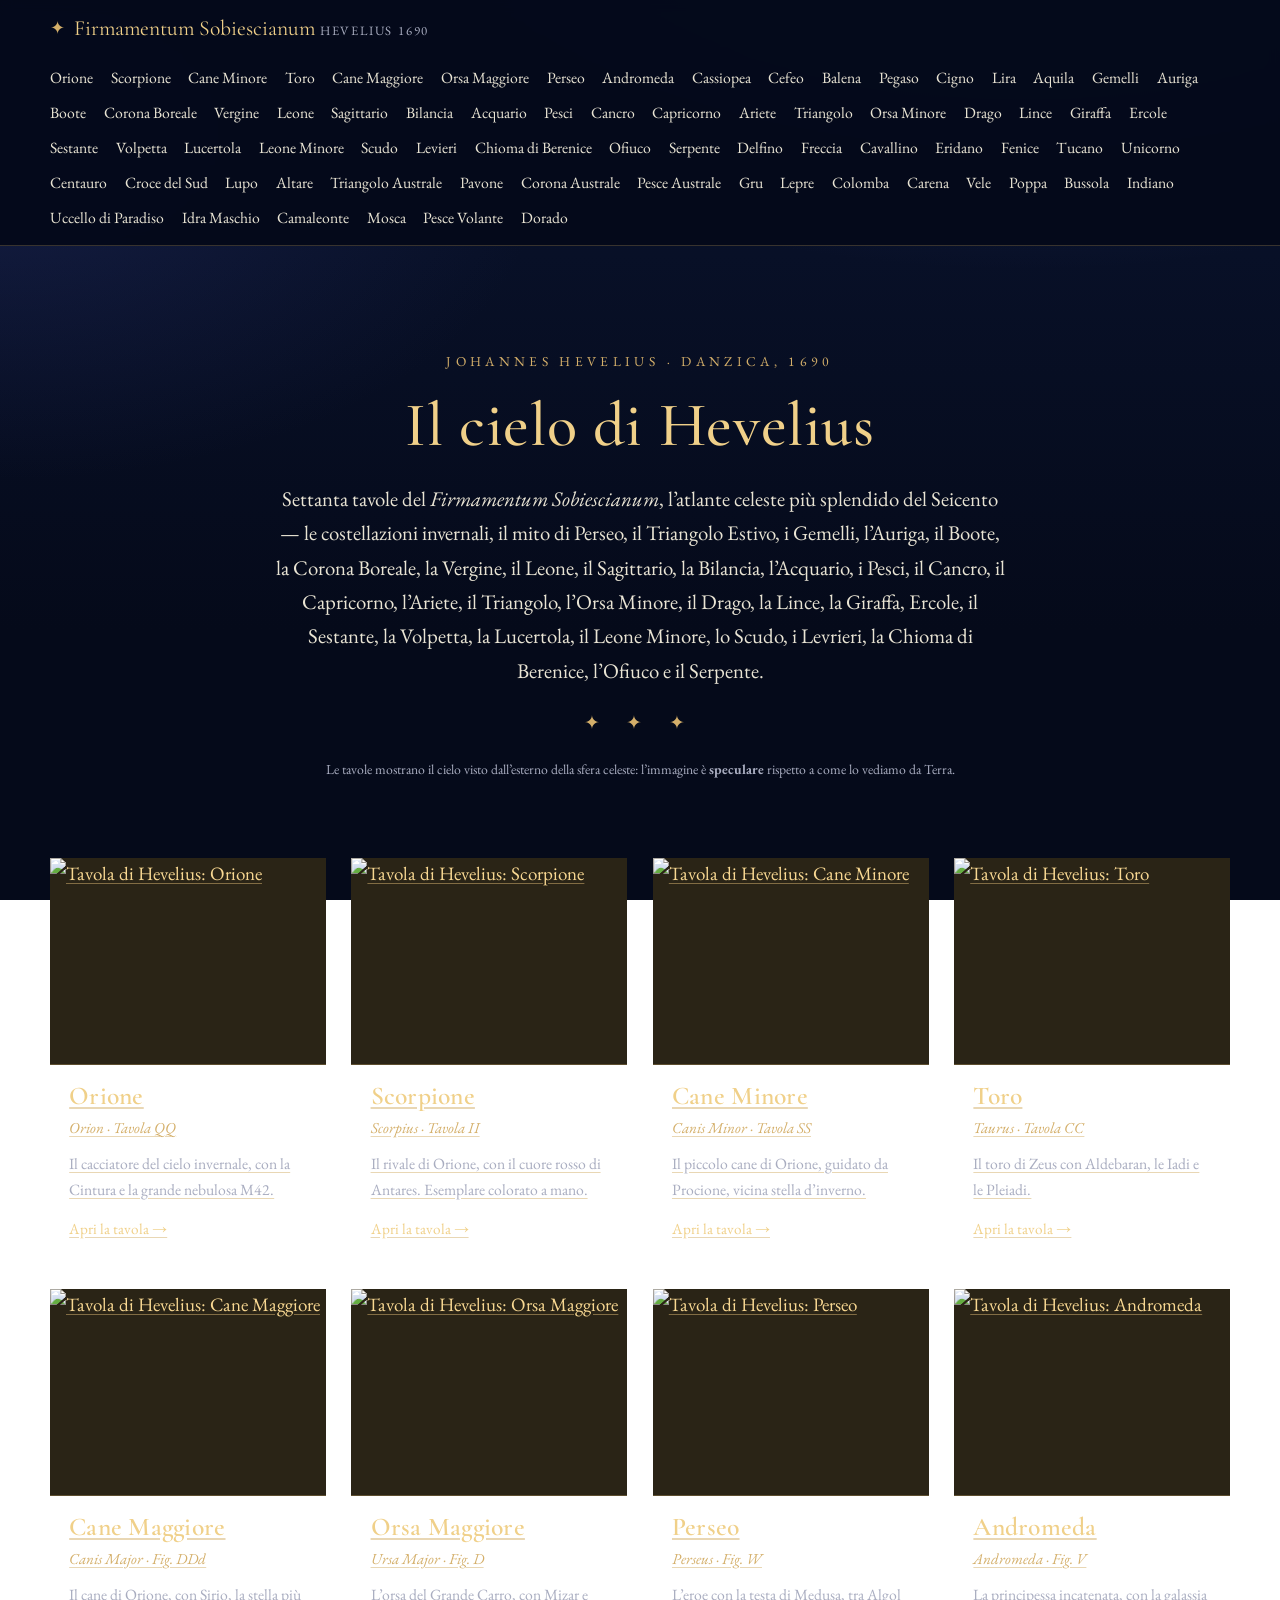
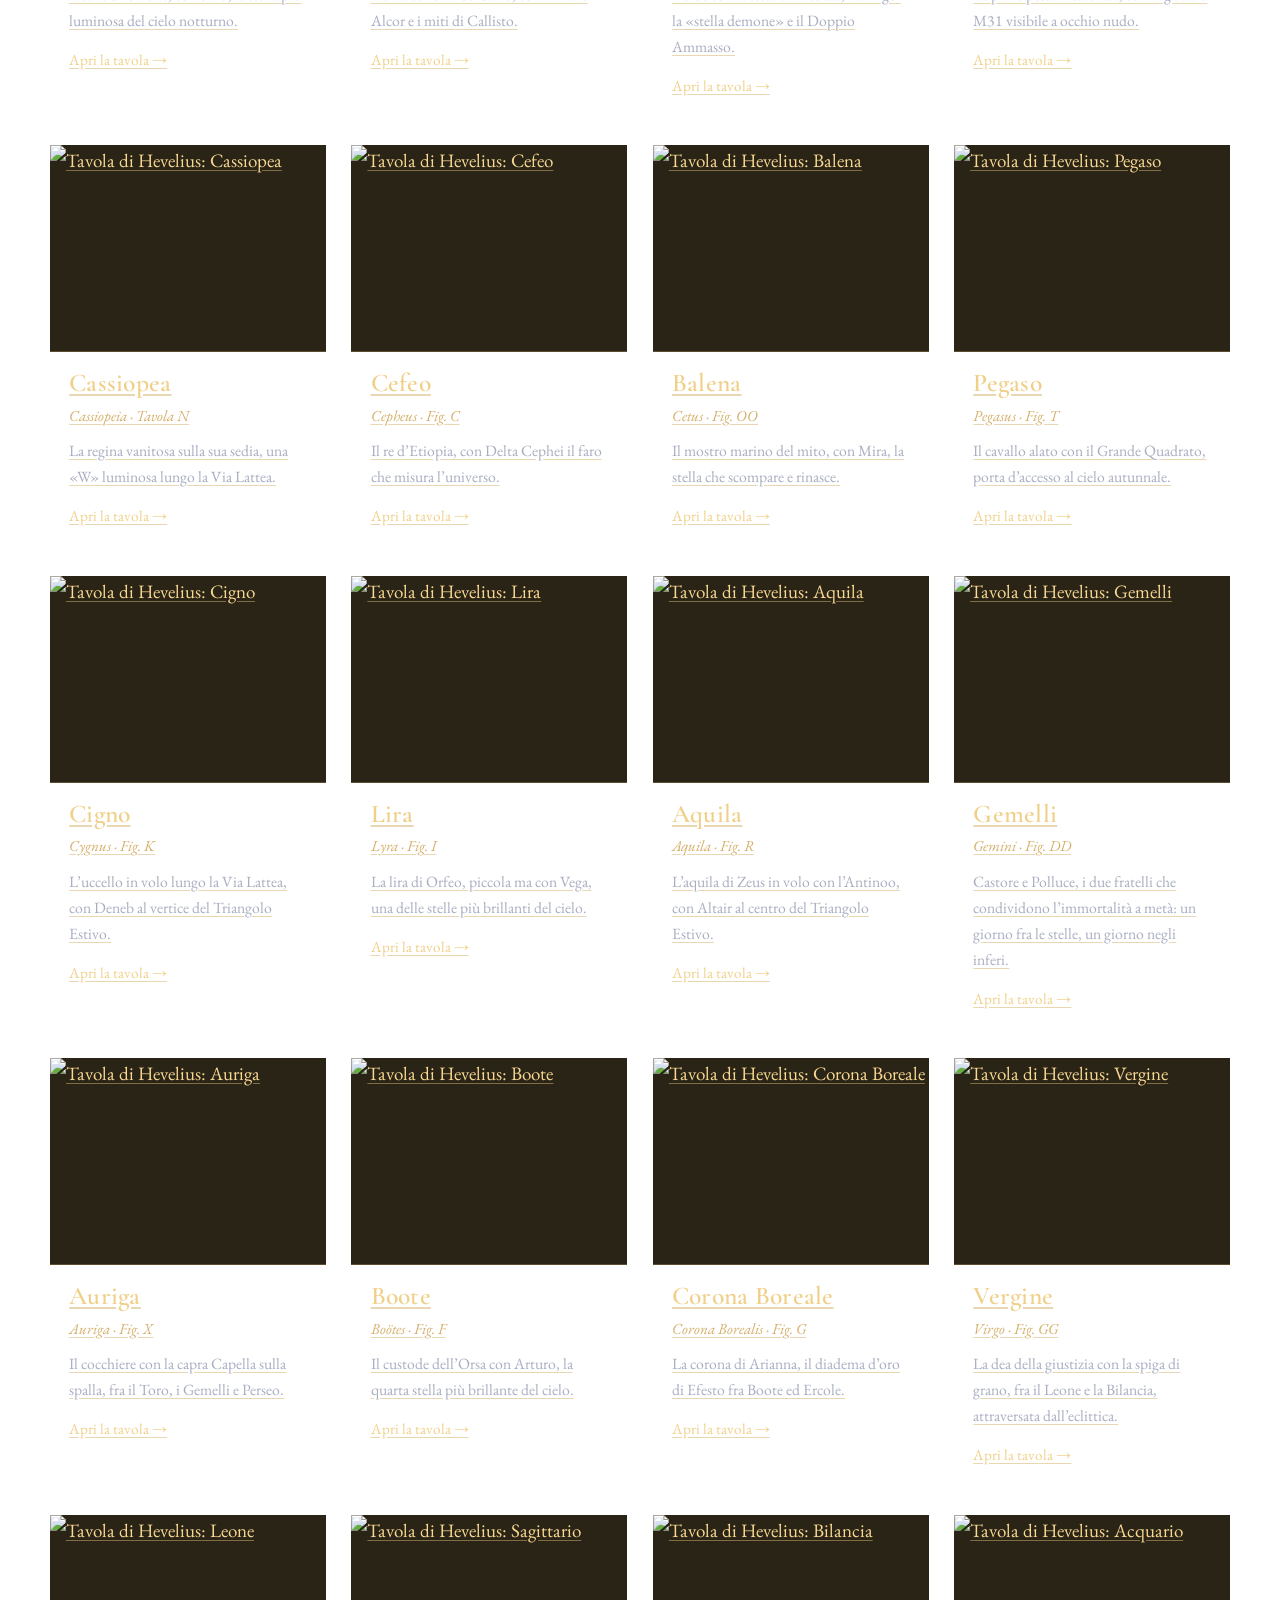
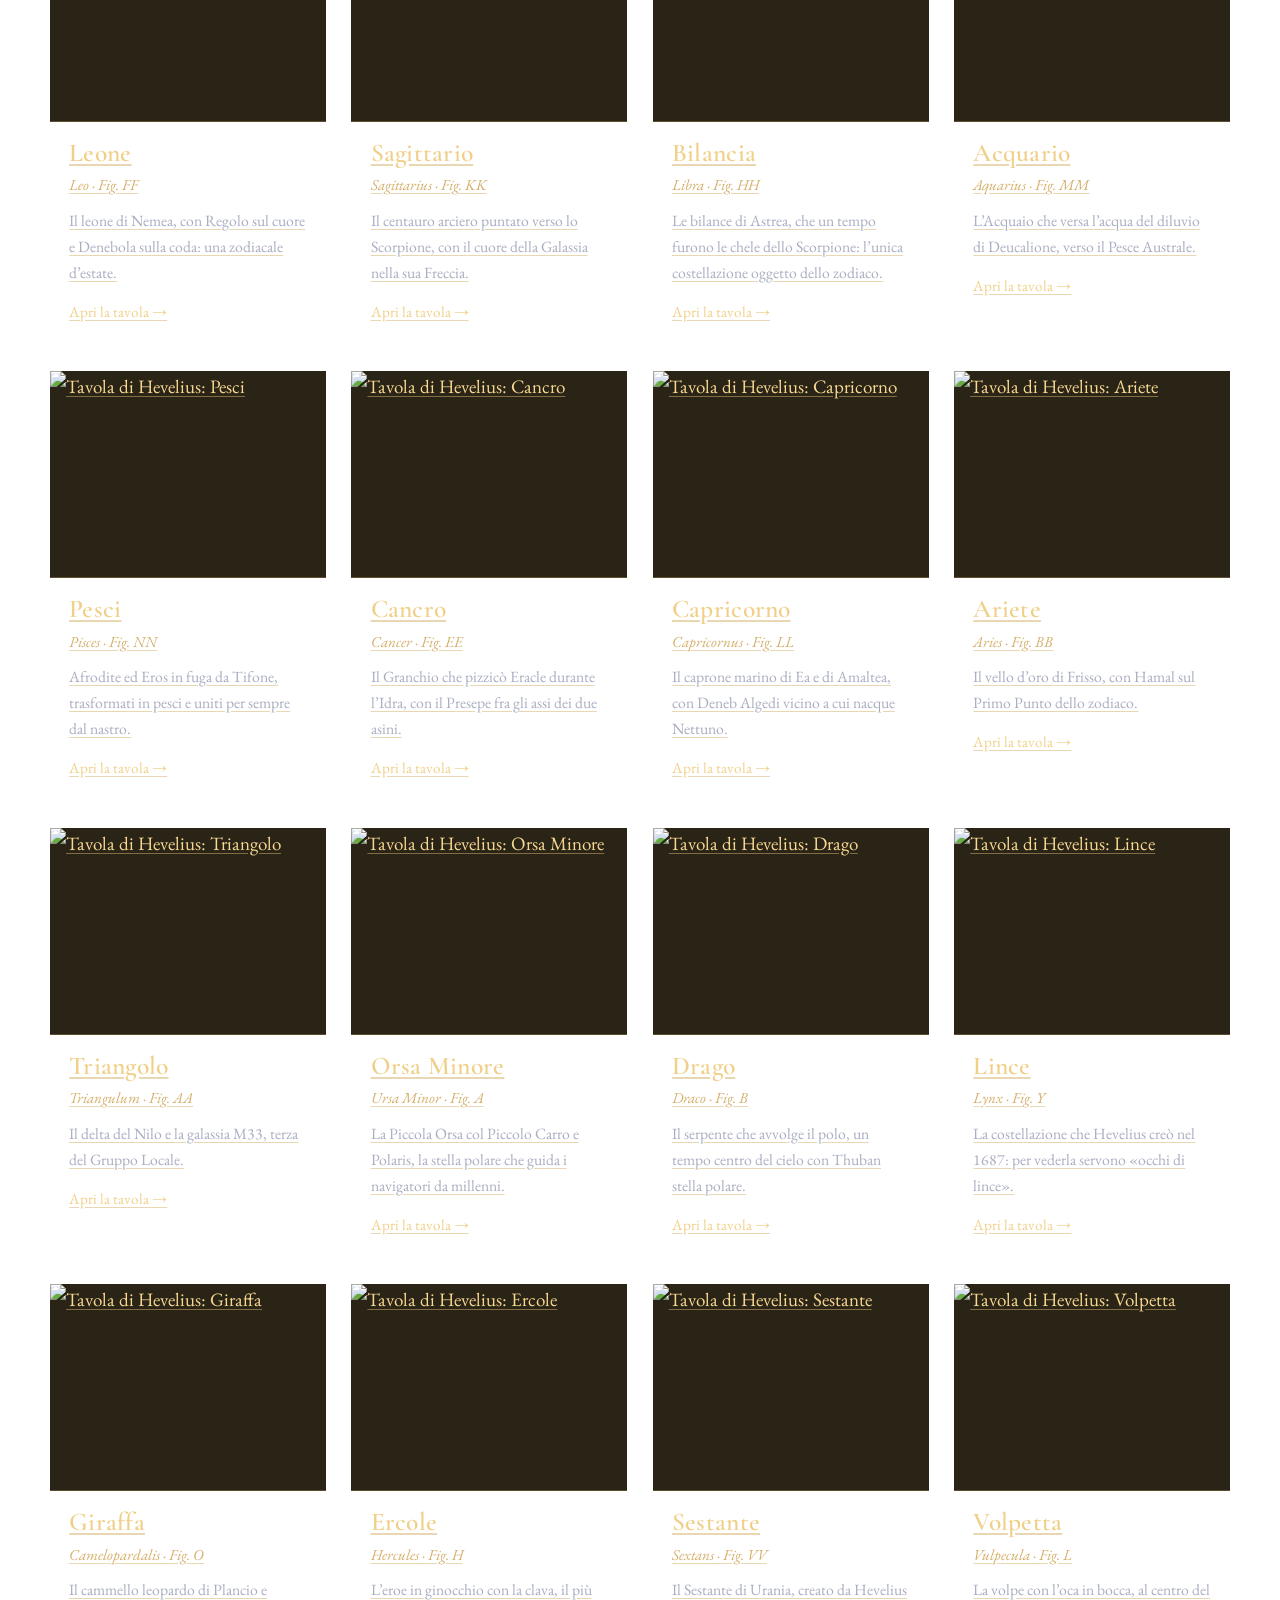
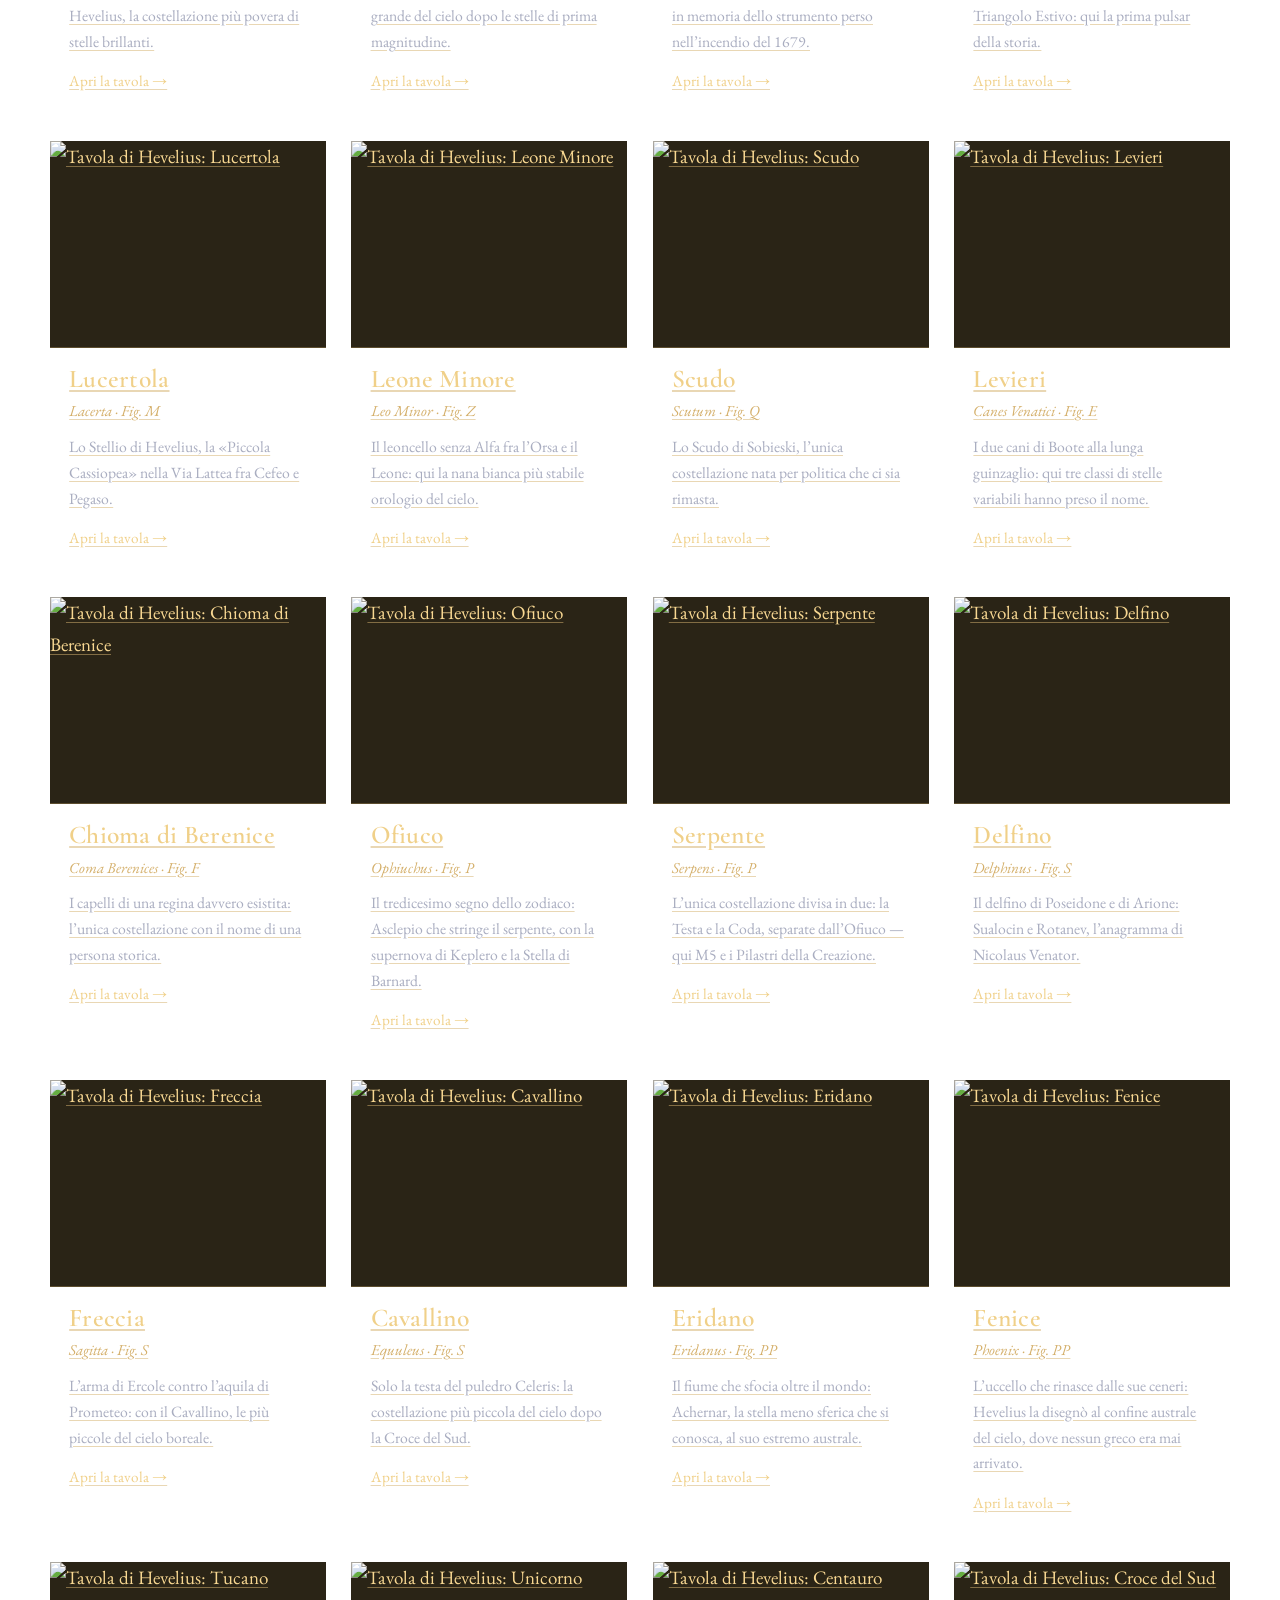
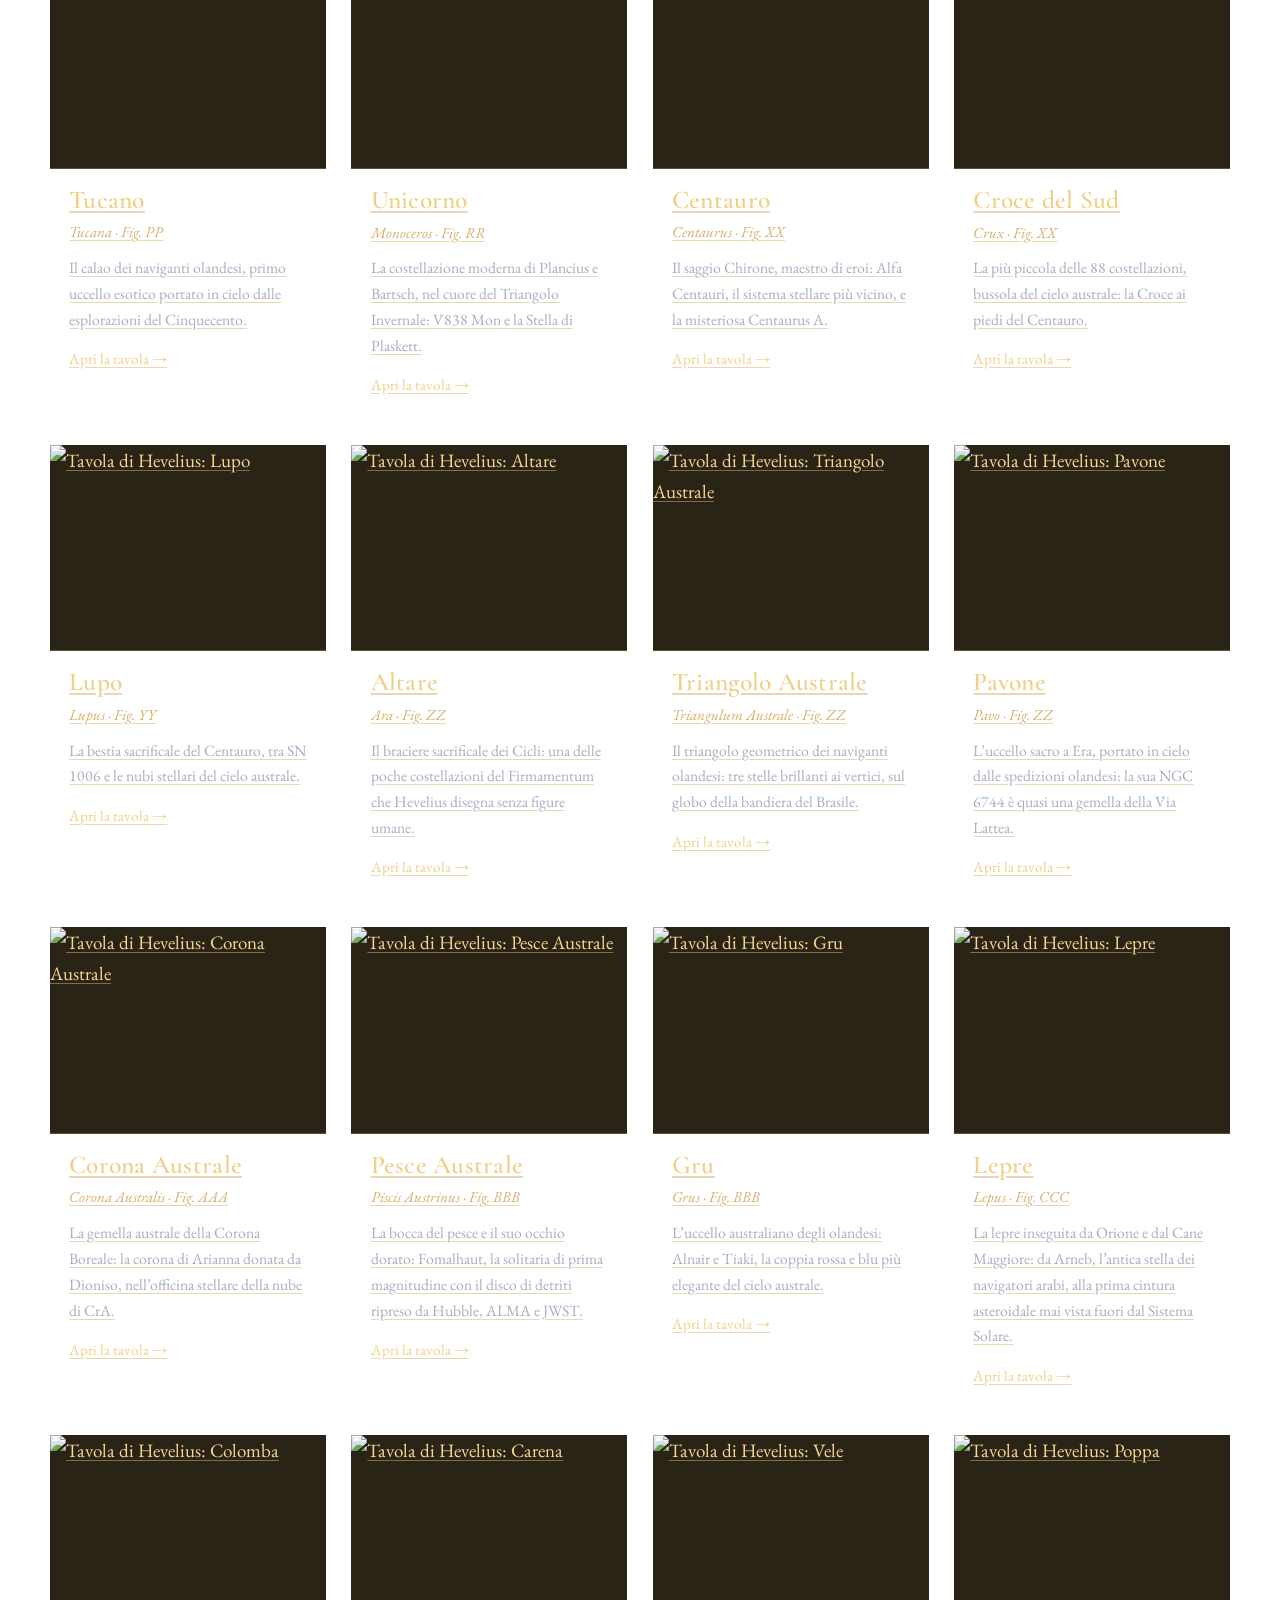
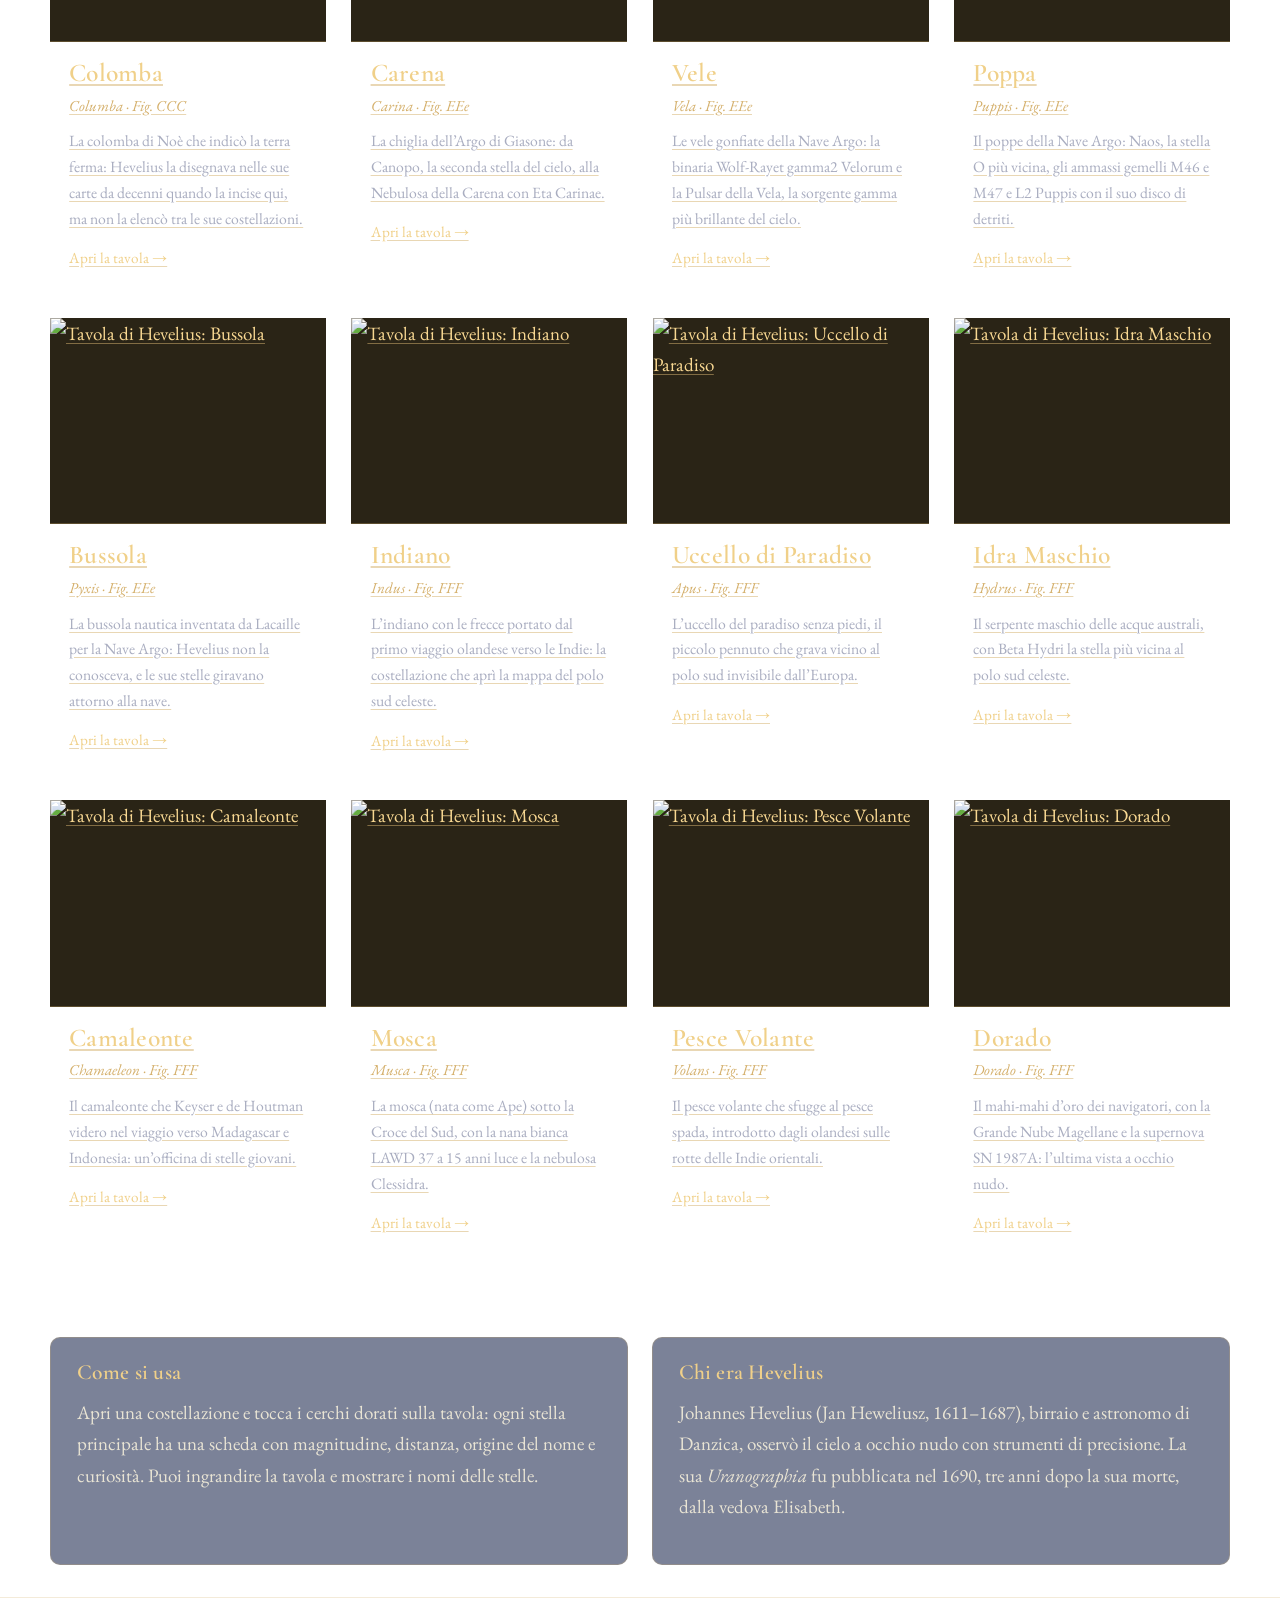
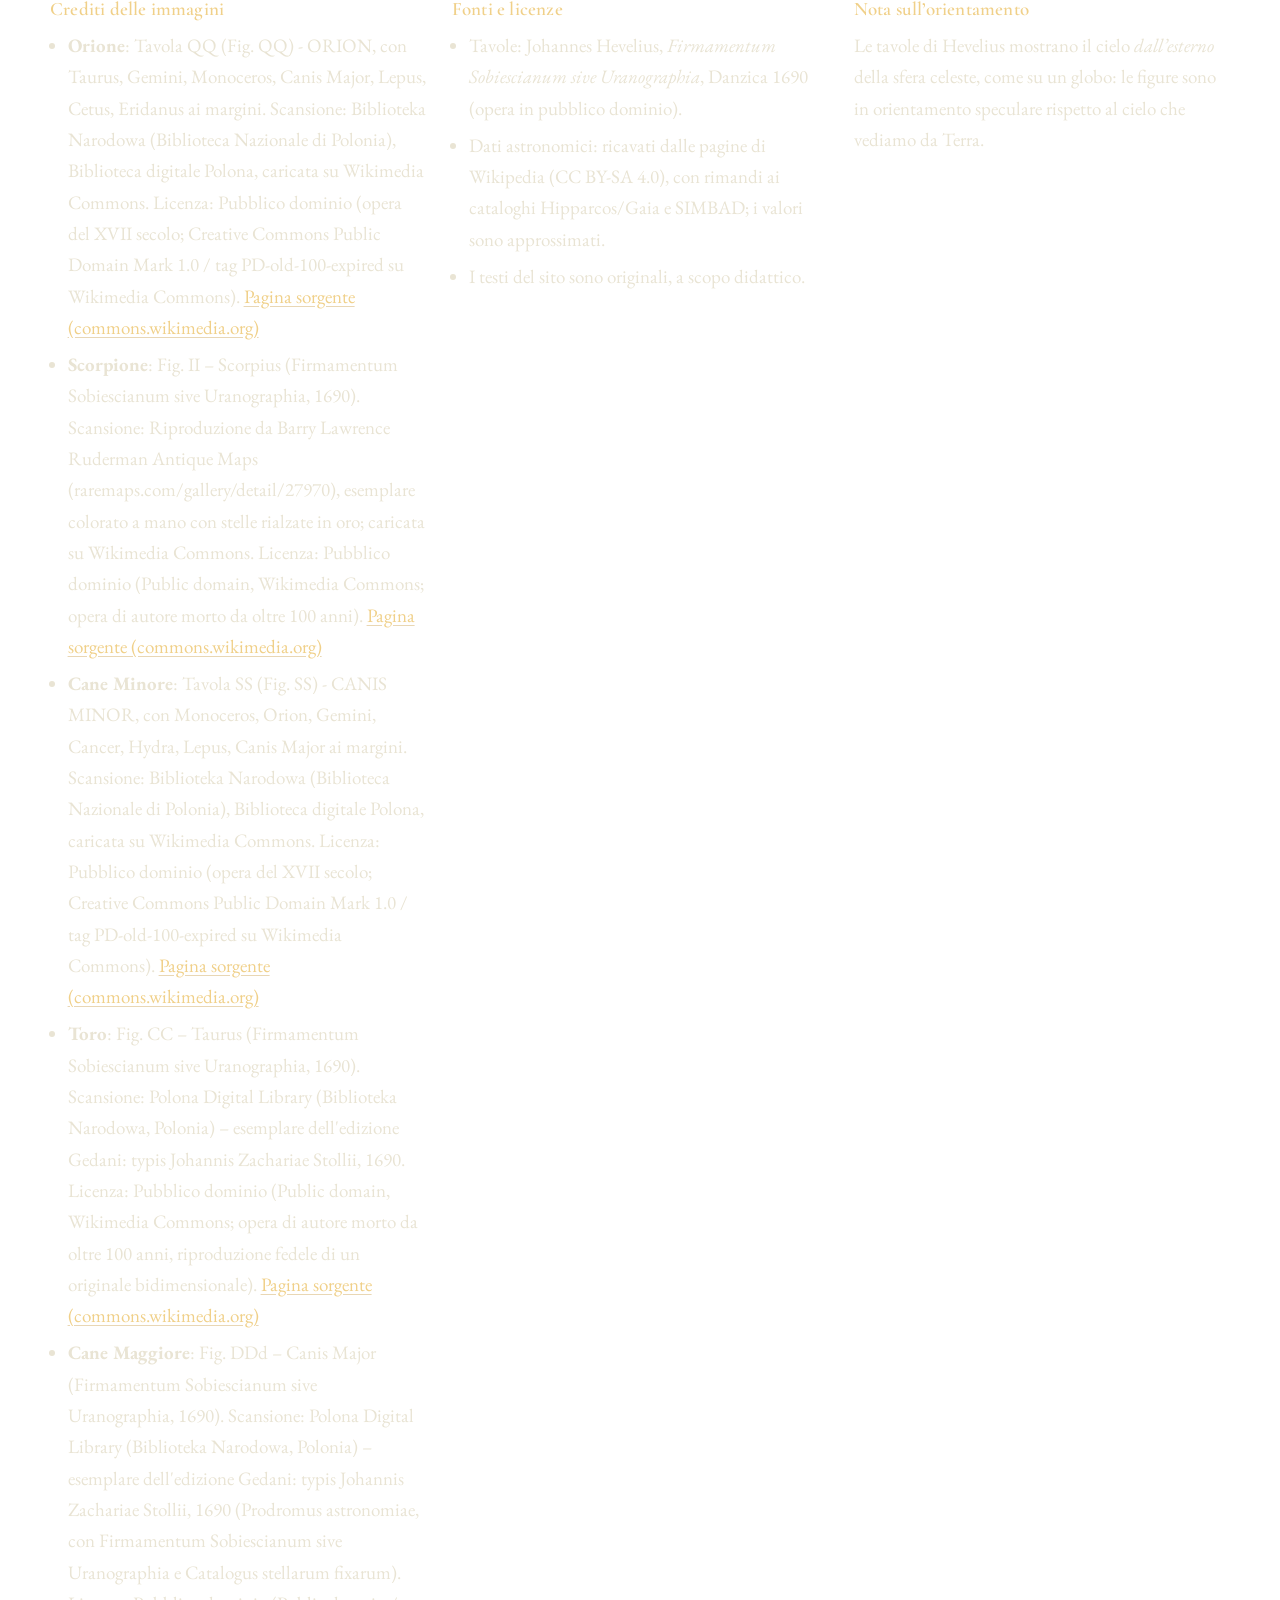
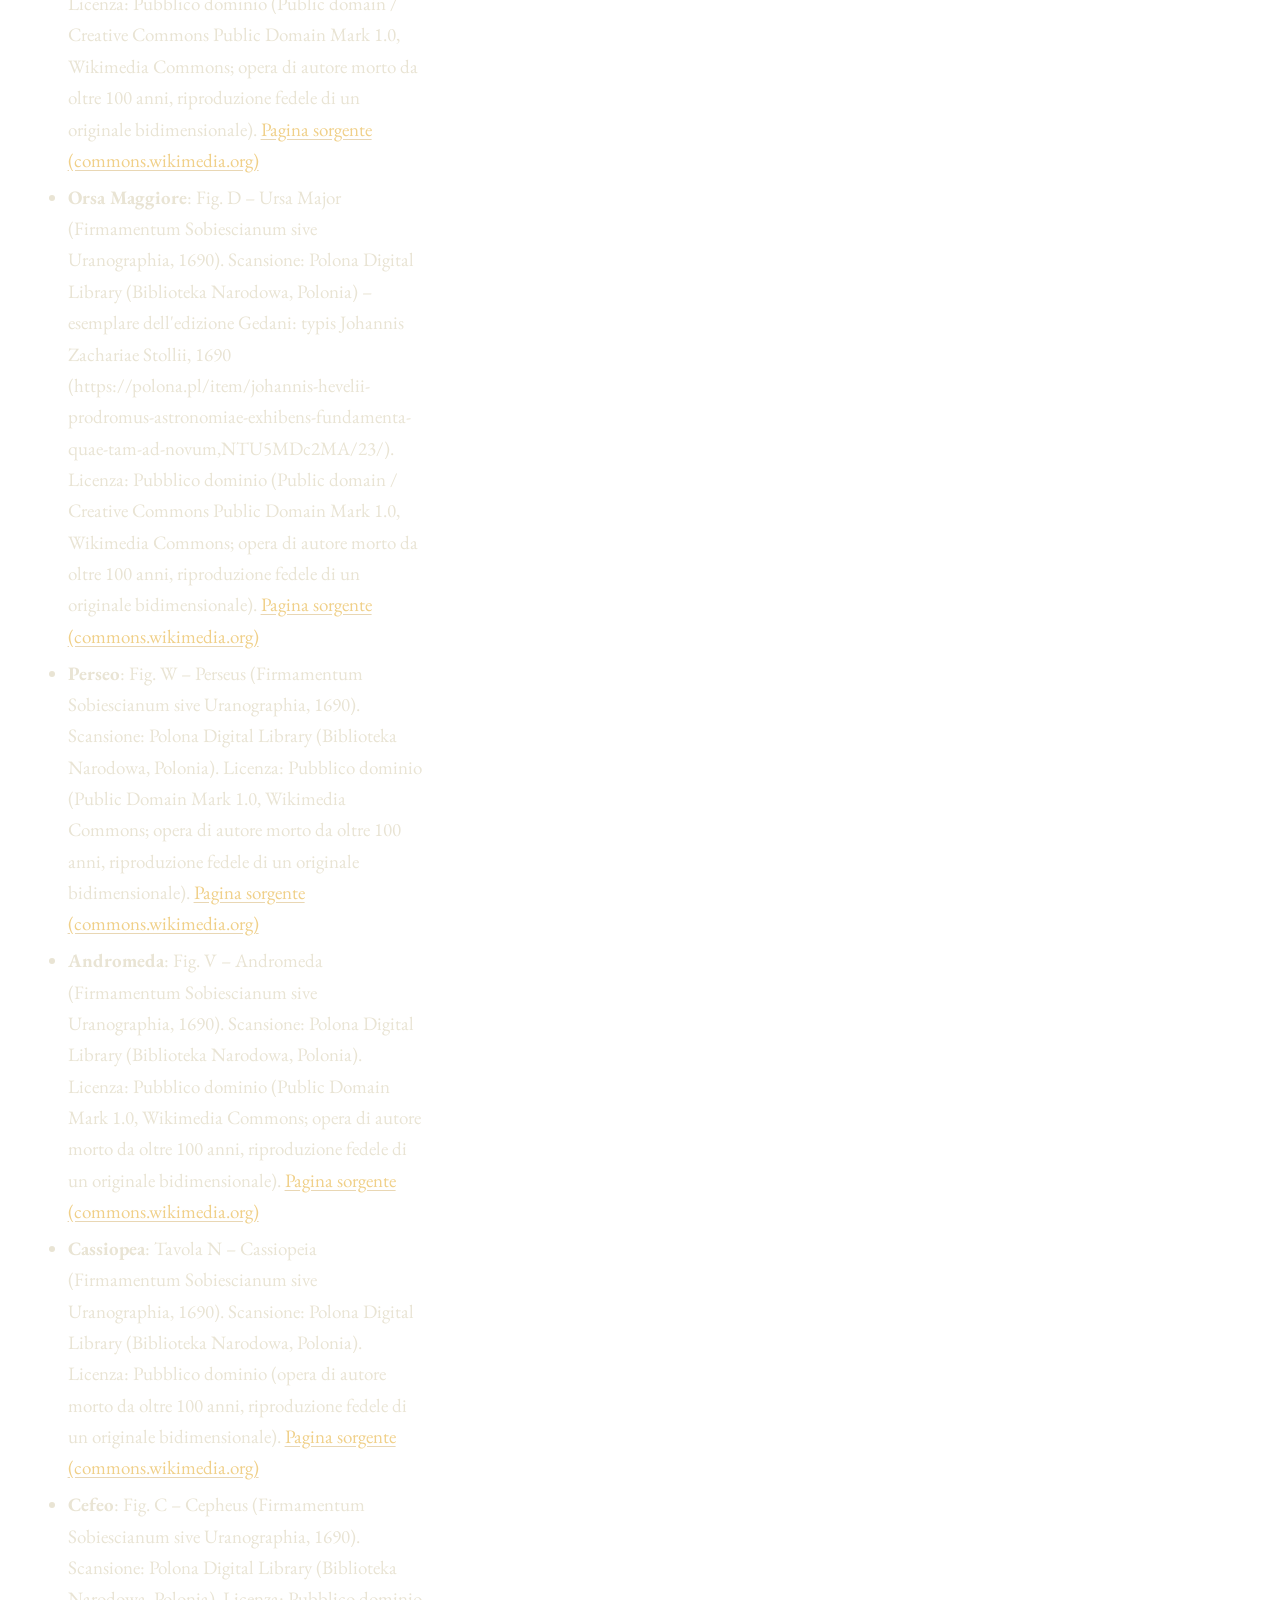
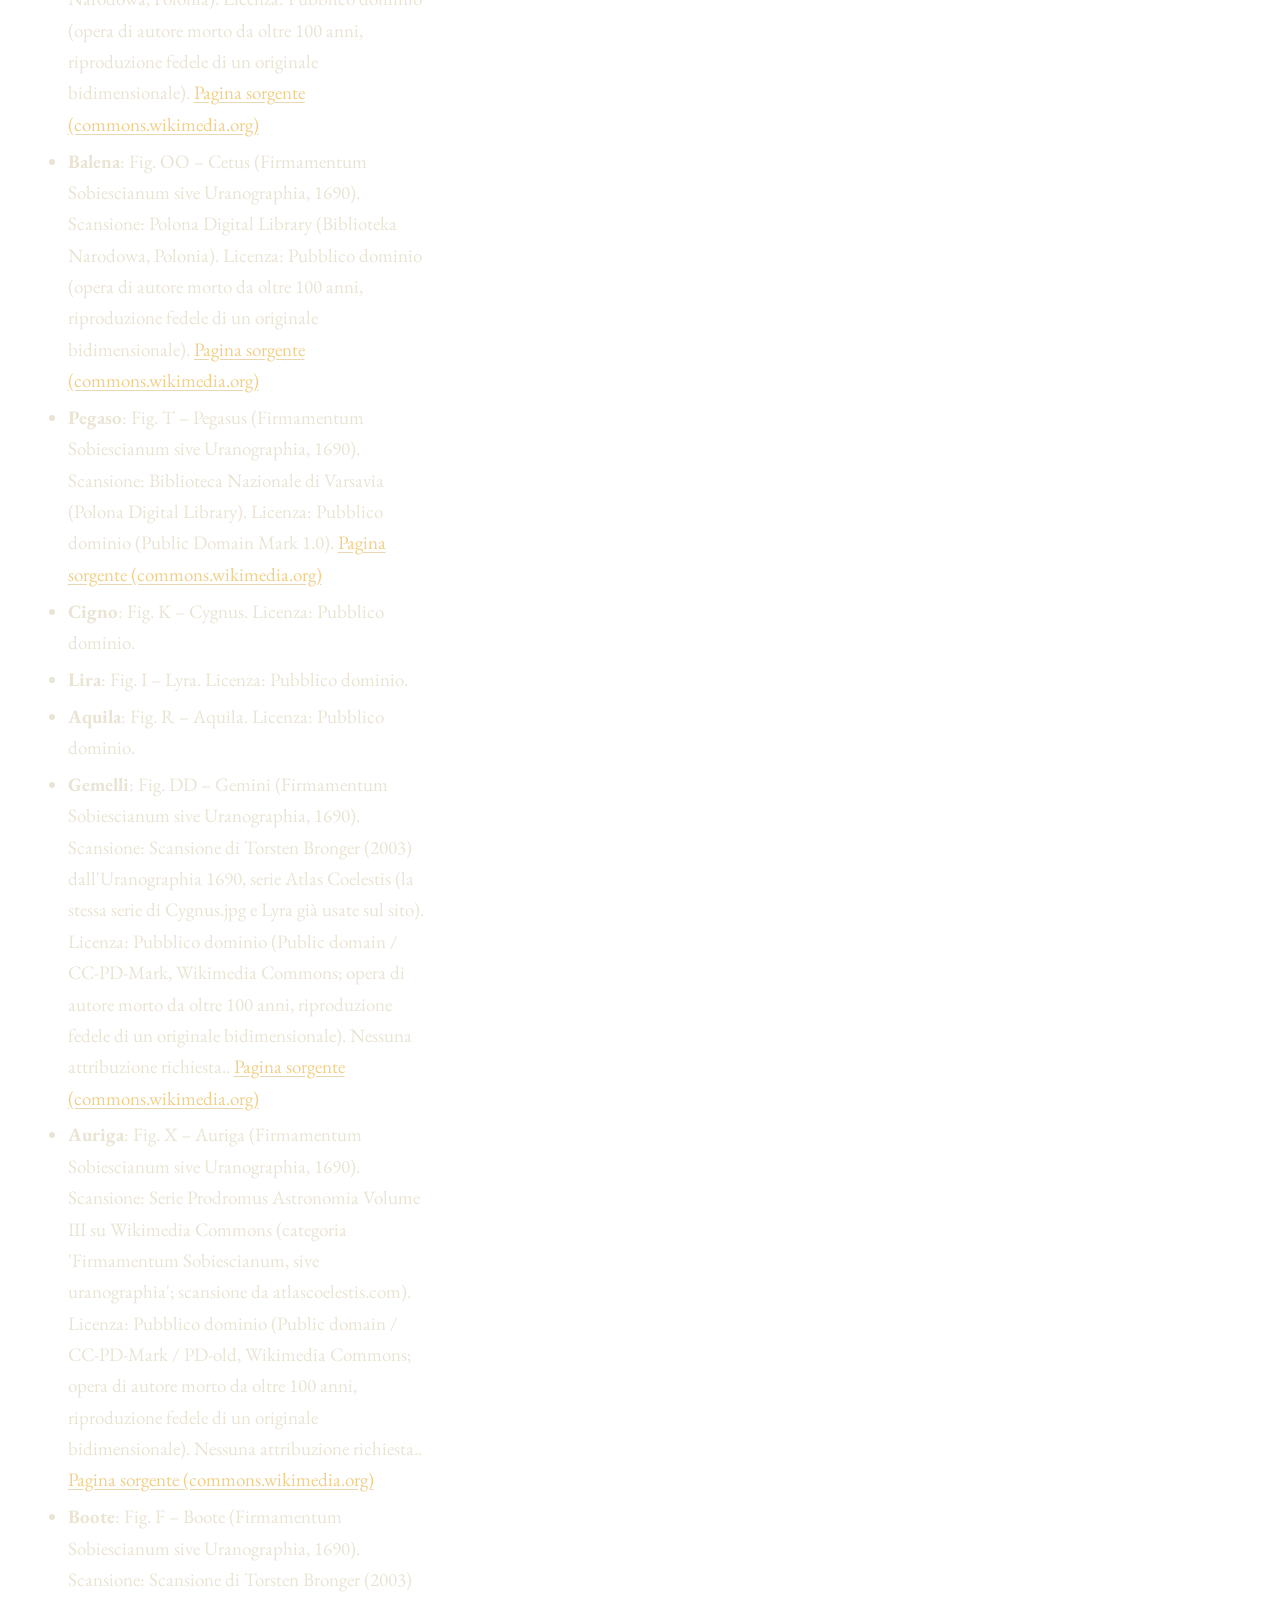
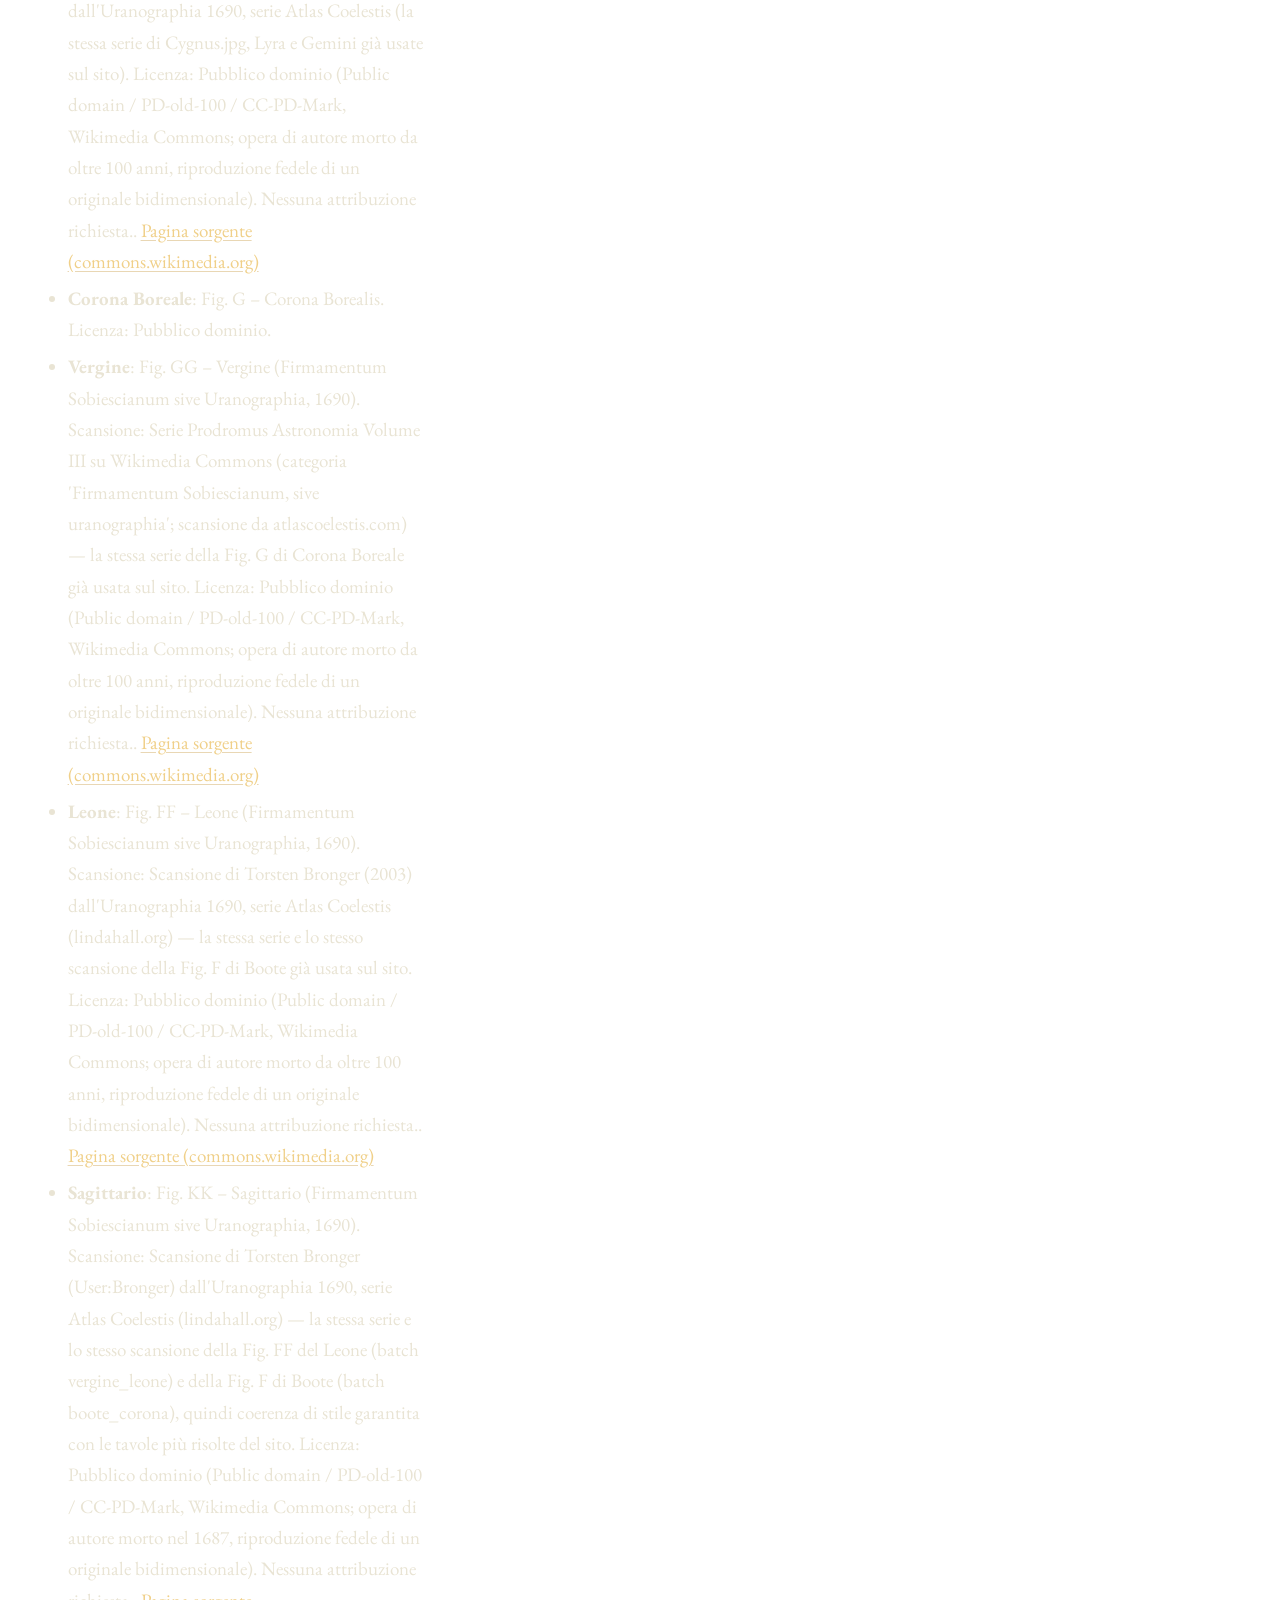
==== index.html @ f4969c8c "Fix: header auto-hide (hide on scroll down, bg opaco iOS)" ====
<!DOCTYPE html>
<html lang="it">
<head>
<meta charset="UTF-8">
<meta name="viewport" content="width=device-width, initial-scale=1.0">
<title>Hevelius, Firmamentum Sobiescianum · Settantadue tavole del cielo 1690</title>
<meta name="description" content="Le tavole di Johannes Hevelius (1690): settanta costellazioni con stelle cliccabili, descrizioni e miti — il Triangolo Estivo, i Gemelli, l’Auriga, il Boote, la Corona Boreale, la Vergine, il Leone, il Sagittario, la Bilancia, l’Acquario, i Pesci, il Cancro, il Capricorno, l’Ariete, il Triangolo, l’Orsa Minore, il Drago, la Lince, la Giraffa, Ercole, il Sestante, la Volpetta, la Lucertola, il Leone Minore, lo Scudo, i Levrieri, la Chioma di Berenice, l’Ofiuco e il Serpente.">
<link rel="preconnect" href="https://fonts.googleapis.com">
<link rel="preconnect" href="https://fonts.gstatic.com" crossorigin>
<link href="https://fonts.googleapis.com/css2?family=Cormorant+Garamond:ital,wght@0,500;0,600;0,700;1,500&family=EB+Garamond:ital,wght@0,400;0,500;1,400&display=swap" rel="stylesheet">
<link rel="stylesheet" href="css/style.part1_01.css">
<link rel="stylesheet" href="css/style.part1_02.css">
<link rel="stylesheet" href="css/style.part2_01.css">
<link rel="stylesheet" href="css/style.part2_02.css">
<link rel="stylesheet" href="css/style.part3_01.css">
<link rel="stylesheet" href="css/style.part3_02.css">
<link rel="stylesheet" href="css/style.part4_01.css">
<link rel="stylesheet" href="css/style.part4_02.css">
<link rel="stylesheet" href="css/style.part5_01.css">
<link rel="stylesheet" href="css/style.part5_02.css">
<link rel="stylesheet" href="css/style.part6_01.css">
<link rel="stylesheet" href="css/style.part6_02.css">
<link rel="stylesheet" href="css/style.part7_01.css">
<link rel="stylesheet" href="css/style.part7_02.css">
</head>
<body data-page="home">
<header class="site-header" id="site-header"></header>
<main id="main">
  <section class="hero wrap">
    <p class="eyebrow">Johannes Hevelius · Danzica, 1690</p>
    <h1>Il cielo di Hevelius</h1>
    <p class="lead">Settanta tavole del <em>Firmamentum Sobiescianum</em>, l’atlante celeste più splendido del Seicento — le costellazioni invernali, il mito di Perseo, il Triangolo Estivo, i Gemelli, l’Auriga, il Boote, la Corona Boreale, la Vergine, il Leone, il Sagittario, la Bilancia, l’Acquario, i Pesci, il Cancro, il Capricorno, l’Ariete, il Triangolo, l’Orsa Minore, il Drago, la Lince, la Giraffa, Ercole, il Sestante, la Volpetta, la Lucertola, il Leone Minore, lo Scudo, i Levrieri, la Chioma di Berenice, l’Ofiuco e il Serpente.</p>
    <div class="ornament" aria-hidden="true">✦ ✦ ✦</div>
    <p class="muted small">Le tavole mostrano il cielo visto dall’esterno della sfera celeste: l’immagine è <strong>speculare</strong> rispetto a come lo vediamo da Terra.</p>
  </section>

  <section class="wrap" aria-labelledby="cost-h">
    <h2 id="cost-h" class="sr-only">Le costellazioni</h2>
    <div class="cards" id="cards">
      <noscript><p class="notice">Serve JavaScript per mostrare le tavole. In alternativa: <a href="constellation.html?c=orione">Orione</a>, <a href="constellation.html?c=scorpione">Scorpione</a>, <a href="constellation.html?c=cane_minore">Cane Minore</a>, <a href="constellation.html?c=toro">Toro</a>, <a href="constellation.html?c=cane_maggiore">Cane Maggiore</a>, <a href="constellation.html?c=orsa_maggiore">Orsa Maggiore</a>, <a href="constellation.html?c=perseo">Perseo</a>, <a href="constellation.html?c=andromeda">Andromeda</a>, <a href="constellation.html?c=cassiopea">Cassiopea</a>, <a href="constellation.html?c=cefeo">Cefeo</a>, <a href="constellation.html?c=balena">Balena</a>, <a href="constellation.html?c=pegaso">Pegaso</a>, <a href="constellation.html?c=cigno">Cigno</a>, <a href="constellation.html?c=lira">Lira</a>, <a href="constellation.html?c=aquila">Aquila</a>, <a href="constellation.html?c=gemelli">Gemelli</a>, <a href="constellation.html?c=auriga">Auriga</a>, <a href="constellation.html?c=boote">Boote</a>, <a href="constellation.html?c=corona_boreale">Corona Boreale</a>, <a href="constellation.html?c=vergine">Vergine</a>, <a href="constellation.html?c=leone">Leone</a>, <a href="constellation.html?c=sagittario">Sagittario</a>, <a href="constellation.html?c=bilancia">Bilancia</a>, <a href="constellation.html?c=acquario">Acquario</a>, <a href="constellation.html?c=pesci">Pesci</a>, <a href="constellation.html?c=cancro">Cancro</a>, <a href="constellation.html?c=capricorno">Capricorno</a>, <a href="constellation.html?c=ariete">Ariete</a>, <a href="constellation.html?c=triangolo">Triangolo</a>, <a href="constellation.html?c=orsa_minore">Orsa Minore</a>, <a href="constellation.html?c=drago">Drago</a>, <a href="constellation.html?c=lince">Lince</a>, <a href="constellation.html?c=giraffa">Giraffa</a>, <a href="constellation.html?c=ercole">Ercole</a>, <a href="constellation.html?c=sestante">Sestante</a>, <a href="constellation.html?c=volpetta">Volpetta</a>, <a href="constellation.html?c=lucertola">Lucertola</a>, <a href="constellation.html?c=leone_minore">Leone Minore</a>, <a href="constellation.html?c=scudo">Scudo</a>, <a href="constellation.html?c=levrieri">Levieri</a>, <a href="constellation.html?c=chioma">Chioma di Berenice</a>, <a href="constellation.html?c=ofiucu">Ofiuco</a>, <a href="constellation.html?c=serpente">Serpente</a>, <a href="constellation.html?c=delfino">Delfino</a>, <a href="constellation.html?c=freccia">Freccia</a>, <a href="constellation.html?c=cavallino">Cavallino</a>, <a href="constellation.html?c=eridano">Eridano</a>, <a href="constellation.html?c=fenice">Fenice</a>, <a href="constellation.html?c=tucano">Tucano</a>, <a href="constellation.html?c=unicorno">Unicorno</a>, <a href="constellation.html?c=centauro">Centauro</a>, <a href="constellation.html?c=croce_del_sud">Croce del Sud</a>, <a href="constellation.html?c=lupo">Lupo</a>, <a href="constellation.html?c=altare">Altare</a>, <a href="constellation.html?c=triangolo_australe">Triangolo Australe</a>, <a href="constellation.html?c=pavone">Pavone</a>, <a href="constellation.html?c=corona_australe">Corona Australe</a>, <a href="constellation.html?c=pesce_australe">Pesce Australe</a>, <a href="constellation.html?c=gru">Gru</a>, <a href="constellation.html?c=lepre">Lepre</a>, <a href="constellation.html?c=colomba">Colomba</a>, <a href="constellation.html?c=carena">Carena</a>, <a href="constellation.html?c=vele">Vele</a>, <a href="constellation.html?c=poppa">Poppa</a>, <a href="constellation.html?c=bussola">Bussola</a>.</p></noscript>
    </div>
  </section>

  <section class="wrap section">
    <div class="two-col">
      <div class="panel-box">
        <h3>Come si usa</h3>
        <p>Apri una costellazione e tocca i cerchi dorati sulla tavola: ogni stella principale ha una scheda con magnitudine, distanza, origine del nome e curiosità. Puoi ingrandire la tavola e mostrare i nomi delle stelle.</p>
      </div>
      <div class="panel-box">
        <h3>Chi era Hevelius</h3>
        <p>Johannes Hevelius (Jan Heweliusz, 1611–1687), birraio e astronomo di Danzica, osservò il cielo a occhio nudo con strumenti di precisione. La sua <em>Uranographia</em> fu pubblicata nel 1690, tre anni dopo la sua morte, dalla vedova Elisabeth.</p>
      </div>
    </div>
  </section>
</main>
<footer class="site-footer" id="site-footer"></footer>
<script src="js/app.js"></script>
<script src="js/header_hide.js" defer></script>
</body>
</html>
---- css/style.part1_01.css ----
/* Hevelius – Firmamentum Sobiescianum · tema notte */
:root {
  --night-0: #050a1a;
  --night-1: #0a1430;
  --night-2: #101d44;
  --night-3: #1a2a5c;
  --gold: #d4af6a;
  --gold-bright: #f0d089;
  --gold-dim: #8f7640;
  --ink: #e9e4d4;
  --ink-dim: #a9adc0;
  --paper: #e7d9b4;
  --danger: #e08a7a;
  --radius: 10px;
  --maxw: 1180px;
  --font-serif: 'Cormorant Garamond', 'EB Garamond', Garamond, 'Palatino Linotype', Georgia, serif;
  --font-body: 'EB Garamond', 'Cormorant Garamond', Garamond, Georgia, serif;
}

*, *::before, *::after { box-sizing: border-box; }
html { scroll-behavior: smooth; }
body {
  margin: 0;
  font-family: var(--font-body);
  font-size: 19px;
  line-height: 1.65;
  color: var(--ink);
  background:
    radial-gradient(1200px 600px at 80% -10%, rgba(60, 80, 160, .35), transparent 60%),
    radial-gradient(900px 500px at 0% 20%, rgba(40, 50, 110, .35), transparent 60%),
    linear-gradient(180deg, var(--night-1), var(--night-0) 70%);
  background-attachment: fixed;
  min-height: 100vh;
  display: flex;
  flex-direction: column;
}
body::before { /* stelline di sfondo */
  content: "";
  position: fixed; inset: 0; pointer-events: none; z-index: 0;
  background-image:
    radial-gradient(1px 1px at 12% 18%, #fff8, transparent),
    radial-gradient(1px 1px at 28% 72%, #fff6, transparent),
    radial-gradient(1.5px 1.5px at 44% 34%, #ffe9b8aa, transparent),
    radial-gradient(1px 1px at 63% 1
---- css/style.part1_02.css ----
2%, #fff7, transparent),
    radial-gradient(1px 1px at 77% 58%, #fff6, transparent),
    radial-gradient(1.5px 1.5px at 90% 82%, #ffe9b8aa, transparent),
    radial-gradient(1px 1px at 8% 90%, #fff5, transparent),
    radial-gradient(1px 1px at 55% 88%, #fff6, transparent);
}
body > * { position: relative; z-index: 1; }

a { color: var(--gold-bright); text-decoration-color: rgba(212, 175, 106, .5); text-underline-offset: 3px; }
a:hover { color: #fff; }
img { max-width: 100%; display: block; }
h1, h2, h3, h4 { font-family: var(--font-serif); font-weight: 600; line-height: 1.2; color: var(--gold-bright); margin: 0 0 .5em; letter-spacing: .01em; }
h1 { font-size: clamp(2.3rem, 5.5vw, 3.9rem); font-weight: 500; }
h2 { font-size: clamp(1.6rem, 3.2vw, 2.2rem); }
h3 { font-size: 1.35rem; }
p { margin: 0 0 1em; }
.wrap { width: min(100% - 2.5rem, var(--maxw)); margin-inline: auto; }
.narrow { width: min(100% - 2.5rem, 820px); margin-inline: auto; }
.muted { color: var(--ink-dim); }
.small { font-size: .86rem; }
.sr-only { position: absolute; width: 1px; height: 1px; overflow: hidden; clip: rect(0 0 0 0); white-space: nowrap; }
:focus-visible { outline: 2px solid var(--gold-bright); outline-offset: 3px; }

/* ---------- header ---------- */
.site-header {
  border-bottom: 1px solid rgba(212, 175, 106, .25);
  background: rgba(5, 10, 26, .97);
  backdrop-filter: blur(6px);
  position: sticky; top: 0; z-index: 20;
  transition: transform .25s ease;
}
.site-header.header-hidden { transform: translateY(-110%); }
---- css/style.part2_01.css ----
.site-header .wrap { display: flex; align-items: center; justify-content: space-between; gap: 1rem; padding: .7rem 0; flex-wrap: wrap; }
.brand { font-family: var(--font-serif); font-size: 1.35rem; color: var(--gold-bright); text-decoration: none; display: flex; align-items: center; gap: .55rem; }
.brand .star { color: var(--gold); font-size: 1.1rem; }
.brand small { color: var(--ink-dim); font-size: .8rem; letter-spacing: .14em; text-transform: uppercase; font-family: var(--font-body); }
.nav { display: flex; gap: .2rem 1.1rem; flex-wrap: wrap; }
.nav a { color: var(--ink); text-decoration: none; font-size: .98rem; padding: .15rem 0; border-bottom: 1px solid transparent; }
.nav a:hover, .nav a[aria-current="page"] { color: var(--gold-bright); border-bottom-color: var(--gold); }

/* ---------- hero (home) ---------- */
.hero { padding: clamp(3rem, 9vw, 6.5rem) 0 2.5rem; text-align: center; }
.hero .eyebrow, .eyebrow { font-size: .85rem; letter-spacing: .32em; text-transform: uppercase; color: var(--gold); margin-bottom: 1rem; }
.hero h1 { margin-bottom: .3em; }
.hero .lead { max-width: 46rem; margin: 0 auto 1.2rem; font-size: 1.3rem; color: var(--ink); }
.ornament { color: var(--gold); letter-spacing: .6em; margin: 1.2rem 0; text-align: center; }

/* ---------- cards home ---------- */
.cards { display: grid; grid-template-columns: repeat(auto-fit, minmax(260px, 1fr)); gap: 1.6rem; margin: 1.5rem 0 3rem; }
.card {
  d
---- css/style.part2_02.css ----
isplay: flex; flex-direction: column;
  background: linear-gradient(180deg, var(--night-2), var(--night-1));
  border: 1px solid rgba(212, 175, 106, .3);
  border-radius: var(--radius);
  overflow: hidden; text-decoration: none; color: var(--ink);
  transition: transform .25s, border-color .25s, box-shadow .25s;
}
.card:hover, .card:focus-visible { transform: translateY(-4px); border-color: var(--gold); box-shadow: 0 10px 34px rgba(0, 0, 0, .55), 0 0 0 1px rgba(212, 175, 106, .25); color: var(--ink); }
.card .thumb { aspect-ratio: 4 / 3; overflow: hidden; background: #2a2416; border-bottom: 1px solid rgba(212, 175, 106, .3); }
.card .thumb img { width: 100%; height: 100%; object-fit: cover; transition: transform .6s; filter: sepia(.15) contrast(1.02); }
.card:hover .thumb img { transform: scale(1.06); }
.card .body { padding: 1rem 1.2rem 1.3rem; display: flex; flex-direction: column; gap: .3rem; flex: 1; }
.card h3 { margin: 0; font-size: 1.6rem; }
.card .latin { font-style: italic; color: var(--gold); font-size: .95rem; }
.card p { font-size: .98rem; color: var(--ink-dim); margin: .3rem 0 0; }
.card .more { margin-top: auto; padding-top: .6rem; color: var(--gold-bright); font-size: .95rem; }

/* ---------- blocchi testo ---------- */
.section { padding: 2rem 0; }
.panel-box {
  background: rgba(16, 29, 68, .55);
  border: 1px solid rgba(212, 175, 106, .25);
  border-radius: var(--radius);
  padding: 1.4rem 1.6rem;
}
---- css/style.part3_01.css ----
.callout { border-left: 3px solid var(--gold); padding: .6rem 1.1rem; background: rgba(212, 175, 106, .08); border-radius: 0 var(--radius) var(--radius) 0; margin: 1.2rem 0; }
.two-col { display: grid; grid-template-columns: repeat(auto-fit, minmax(300px, 1fr)); gap: 1.5rem; }
.prose p { text-align: left; hyphens: auto; }
.prose h2 { margin-top: 1.6em; padding-bottom: .25em; border-bottom: 1px solid rgba(212, 175, 106, .25); }
.prose h2:first-child { margin-top: 0; }

/* ---------- pagina costellazione ---------- */
.page-head { padding: 2.2rem 0 1rem; }
.crumbs { font-size: .9rem; color: var(--ink-dim); margin-bottom: .8rem; }
.crumbs a { color: var(--ink-dim); }
.page-head h1 { margin-bottom: .1em; }
.page-head .sub { color: var(--gold); font-style: italic; font-size: 1.15rem; margin: 0; }

.toolbar { display: flex; flex-wrap: wrap; gap: .5rem; align-items: center; margin: 1rem 0 .7rem; }
.btn {
  font: inherit; font-size: .95rem; cursor: pointer;
  color: var(--ink); background: var(--night-2);
  border: 1px solid rgba(212, 175, 106, .4); border-radius: 999px;
  padding: .3rem .95rem; line-height: 1.4; text-decoration: none; display: inline-block;
}
.btn:hover { border-color: var(--gold-bright); color: #fff; }
.btn[aria-pressed="true"] { background: var(--gold); color: var(--night-0); border-color: var(--gold); }
.btn.primary { background: var(--gold); color: var(--night-0); border-color: var(--gold); font-weight: 600; }
.btn.primary:hover { background: var(--g
---- css/style.part3_02.css ----
old-bright); color: var(--night-0); }
.toolbar .spacer { flex: 1; }
.hint { color: var(--ink-dim); font-size: .9rem; }

.plate-viewport {
  position: relative;
  overflow: auto;
  max-height: 86vh;
  border: 1px solid rgba(212, 175, 106, .45);
  border-radius: var(--radius);
  background: #1b1709;
  box-shadow: 0 10px 40px rgba(0, 0, 0, .6);
}
.plate-inner { position: relative; width: 100%; line-height: 0; transition: width .25s ease; }
.plate-inner > img { width: 100%; height: auto; display: block; }
.plate-inner > svg { position: absolute; inset: 0; width: 100%; height: 100%; }
.plate-loading { padding: 4rem 1rem; text-align: center; color: var(--ink-dim); line-height: 1.5; }

/* hotspot */
.hs { cursor: pointer; outline: none; }
.hs .ring { fill: rgba(240, 208, 137, .10); stroke: var(--gold-bright); stroke-width: 2.2; vector-effect: non-scaling-stroke; transition: fill .2s, stroke .2s; }
.hs .pulse { fill: none; stroke: var(--gold-bright); stroke-width: 1.5; vector-effect: non-scaling-stroke; opacity: 0; transform-box: fill-box; transform-origin: center; animation: pulse 2.6s ease-out infinite; }
.hs:hover .ring, .hs:focus-visible .ring, .hs.active .ring { fill: rgba(240, 208, 137, .38); stroke: #fff; }
.hs.active .ring { stroke-width: 3.2; }
.hs.group-pleiadi .ring { stroke: #9fc7ff; fill: rgba(159, 199, 255, .10); }
.hs.group-pleiadi .pulse { stroke: #9fc7ff; }
.hs.group-pleiadi:hover .ring, .hs.group-pleiadi.active .ring { fill: rgba(159, 199, 255, .35); }
---- css/style.part4_01.css ----
.hs .lbl { font-family: var(--font-serif); font-size: 15px; font-weight: 600; fill: #fff8e0; paint-order: stroke; stroke: rgba(5, 10, 26, .95); stroke-width: 5px; stroke-linejoin: round; pointer-events: none; display: none; }
.show-labels .hs .lbl, .hs:hover .lbl, .hs:focus-visible .lbl, .hs.active .lbl { display: block; }
.hide-hotspots .hs:not(.active) { opacity: 0; pointer-events: none; }
.hide-hotspots .hs .pulse { animation: none; }
@keyframes pulse { 0% { opacity: .9; transform: scale(1); } 100% { opacity: 0; transform: scale(2.1); } }
@media (prefers-reduced-motion: reduce) { .hs .pulse { animation: none; } * { transition: none !important; scroll-behavior: auto !important; } }

.plate-caption { font-size: .9rem; color: var(--ink-dim); margin-top: .7rem; line-height: 1.5; }
.mirror-note { font-size: .95rem; }

/* elenco stelle */
.star-chips { display: flex; flex-wrap: wrap; gap: .5rem; margin: .8rem 0 0; padding: 0; list-style: none; }
.star-chips button, .star-chips a {
  font: inherit; font-size: .98rem; cursor: pointer; text-decoration: none;
  color: var(--ink); background: var(--night-2);
  border: 1px solid rgba(212, 175, 106, .35); border-radius: 999px; padding: .2rem .85rem;
}
.star-chips button:hover, .star-chips a:hover, .star-chips .active { border-color: var(--gold-bright); color: #fff; background: var(--night-3); }
.star-chips .nospot { opacity: .8; border-style: dashed; }
.chip-group { width: 100%; m
---- css/style.part4_02.css ----
argin: .6rem 0 0; font-size: .85rem; letter-spacing: .14em; text-transform: uppercase; color: var(--gold); list-style: none; }

/* scheda stella – pannello laterale */
.scrim { position: fixed; inset: 0; background: rgba(2, 5, 14, .55); opacity: 0; pointer-events: none; transition: opacity .25s; z-index: 40; }
.scrim.open { opacity: 1; pointer-events: auto; }
.star-panel {
  position: fixed; top: 0; right: 0; bottom: 0; width: min(430px, 100%);
  background: linear-gradient(180deg, var(--night-2), var(--night-1));
  border-left: 1px solid var(--gold);
  box-shadow: -12px 0 40px rgba(0, 0, 0, .6);
  transform: translateX(105%); transition: transform .3s ease;
  z-index: 50; overflow-y: auto; padding: 1.6rem 1.5rem 2rem;
}
.star-panel.open { transform: none; }
.star-panel .close { position: absolute; top: .7rem; right: .9rem; font-size: 1.7rem; line-height: 1; background: none; border: 0; color: var(--gold-bright); cursor: pointer; padding: .2rem .5rem; }
.star-panel h2 { margin: .2rem 2rem .1rem 0; font-size: 2rem; }
.star-panel .bayer { color: var(--gold); font-style: italic; margin-bottom: 1rem; }
.star-panel .actions { display: flex; gap: .5rem; flex-wrap: wrap; margin-top: 1.2rem; }

/* tabella dati */
.facts { display: grid; grid-template-columns: auto 1fr; gap: .35rem 1rem; margin: 1rem 0; font-size: 1rem; }
.facts dt { color: var(--gold); font-variant: small-caps; letter-spacing: .06em; }
.facts dd { margin: 0; }
---- css/style.part5_01.css ----
/* ---------- pagina stella ---------- */
.star-layout { display: grid; grid-template-columns: minmax(0, 1.4fr) minmax(0, 1fr); gap: 2rem; align-items: start; margin: 1rem 0 2rem; }
.crop { width: 100%; aspect-ratio: 1 / 1; border: 1px solid var(--gold); border-radius: var(--radius); background-color: #1b1709; background-repeat: no-repeat; box-shadow: 0 8px 30px rgba(0, 0, 0, .55); position: relative; overflow: hidden; }
.crop .mark { position: absolute; transform: translate(-50%, -50%); border: 2px solid var(--gold-bright); border-radius: 50%; box-shadow: 0 0 0 1px rgba(5, 10, 26, .6), 0 0 14px rgba(240, 208, 137, .6); pointer-events: none; }
.crop-wrap figcaption { font-size: .88rem; color: var(--ink-dim); margin-top: .5rem; line-height: 1.45; }
.crop-empty { padding: 1.4rem; text-align: center; color: var(--ink-dim); border: 1px dashed rgba(212, 175, 106, .4); border-radius: var(--radius); line-height: 1.5; }
.pager { display: flex; justify-content: space-between; gap: 1rem; flex-wrap: wrap; margin: 2rem 0; }

/* ---------- notice / errori ---------- */
.notice { border: 1px dashed rgba(212, 175, 106, .5); border-radius: var(--radius); padding: .9rem 1.2rem; color: var(--ink-dim); background: rgba(212, 175, 106, .05); margin: 1rem 0; }
.notice.error { border-color: var(--danger); color: #f3cfc7; }

/* ---------- footer ---------- */
.site-footer { margin-top: auto; border-top: 1px solid rgba(212, 175, 106, .25);
---- css/style.part5_02.css ----
background: rgba(5, 10, 26, .85); padding: 2rem 0 2.4rem; font-size: .9rem; color: var(--ink-dim); }
.site-footer h4 { font-size: 1.05rem; margin-bottom: .4rem; }
.site-footer .cols { display: grid; grid-template-columns: repeat(auto-fit, minmax(260px, 1fr)); gap: 1.6rem; }
.site-footer ul { margin: 0; padding-left: 1.1rem; }
.site-footer li { margin-bottom: .35rem; }
.site-footer .legal { margin-top: 1.4rem; padding-top: 1rem; border-top: 1px solid rgba(212, 175, 106, .15); font-size: .82rem; }

/* ---------- lista laterale costellazioni ---------- */
.const-layout { display: grid; grid-template-columns: minmax(0, 1fr) 235px; gap: 2rem; align-items: start; }
.const-side { position: sticky; top: 84px; align-self: start; background: rgba(16, 29, 68, .55); border: 1px solid rgba(212, 175, 106, .25); border-radius: var(--radius); padding: 1.1rem 1.2rem 1.3rem; }
.const-side h2 { font-size: 1.15rem; margin-bottom: .6rem; letter-spacing: .06em; }
.const-side ul { list-style: none; margin: 0; padding: 0; display: flex; flex-direction: column; }
.const-side li + li { border-top: 1px solid rgba(212, 175, 106, .15); }
.const-side a { display: block; padding: .45rem .35rem; color: var(--ink); text-decoration: none; border-radius: 6px; }
.const-side a small { display: block; color: var(--ink-dim); font-style: italic; font-size: .82rem; }
.const-side a:hover { color: var(--gold-bright); background: rgba(212, 175, 106, .07); }
---- css/style.part6_01.css ----
.const-side a[aria-current="true"], .const-side a.active { color: var(--gold-bright); border-left: 3px solid var(--gold); padding-left: .55rem; background: rgba(212, 175, 106, .1); }

/* ---------- responsive ---------- */
@media (max-width: 820px) {
  body { font-size: 17.5px; }
  .star-layout { grid-template-columns: 1fr; }
  .const-layout { grid-template-columns: 1fr; }
  .const-side { position: static; }
  .site-header .wrap { justify-content: center; }
  .star-panel { top: auto; width: 100%; max-height: 78vh; border-left: 0; border-top: 1px solid var(--gold); border-radius: 16px 16px 0 0; transform: translateY(105%); }
  .plate-viewport { max-height: 70vh; }
  .panel-box { padding: 1.1rem 1.1rem; }
}
@media print { .site-header, .toolbar, .star-panel, .scrim { display: none; } body { background: #fff; color: #000; } }

/* ---------- modalit\u00e0 puntamento (?edit=1) ---------- */
.edit-mode .site-header { position: static; }
.edit-mode .mirror-note, .edit-mode .hint { display: none; }
.ed-bar {
  position: sticky; top: 0; z-index: 30; margin: .8rem 0 .6rem; padding: .6rem .7rem .7rem;
  background: rgba(10, 20, 48, .97); border: 1px solid var(--gold); border-radius: var(--radius);
  box-shadow: 0 8px 26px rgba(0, 0, 0, .6);
  display: grid; grid-template-columns: 1fr auto; gap: .5rem .7rem; align-items: start;
}
.ed-bar > .ed-row, .ed-bar > .ed-msg, .ed-bar > .ed-fallback, .ed-bar > .ed-details { grid-column: 1 / -1; }
.ed-main { min-width: 0; }
.ed-t
---- css/style.part6_02.css ----
itle { font-family: var(--font-serif); color: var(--gold-bright); font-weight: 600; font-size: 1.05rem; margin-bottom: .35rem; }
.ed-bar select {
  width: 100%; max-width: 100%; font: inherit; font-size: 16px; /* 16px: Safari iOS non zooma al tocco */
  color: var(--ink); background: var(--night-2); border: 1px solid var(--gold-dim); border-radius: 8px; padding: .5rem .5rem; min-height: 44px;
}
.ed-coords { margin-top: .4rem; font-size: 1.05rem; color: var(--ink); font-variant-numeric: tabular-nums; }
.ed-coords b { color: var(--gold-bright); }
.ed-status { font-size: .85rem; color: var(--ink-dim); line-height: 1.3; margin-top: .15rem; }
.ed-lens-wrap { display: flex; }
.ed-lens {
  position: relative; width: 104px; height: 104px; border-radius: 50%; border: 2px solid var(--gold-bright);
  background-color: #1b1709; background-repeat: no-repeat; overflow: hidden; box-shadow: 0 0 0 1px rgba(5, 10, 26, .7);
}
.ed-lens.empty::after { content: 'lente'; position: absolute; inset: 0; display: flex; align-items: center; justify-content: center; color: var(--ink-dim); font-size: .85rem; font-style: italic; }
.ed-lens span { position: absolute; left: 50%; top: 50%; width: 22px; height: 22px; transform: translate(-50%, -50%); pointer-events: none; }
.ed-lens span::before, .ed-lens span::after { content: ''; position: absolute; background: #ff4d3a; box-shadow: 0 0 0 1px rgba(255, 255, 255, .7); }
.ed-lens span::before { left: 50%; top: 0; width: 1px; height: 100%; }
---- css/style.part7_01.css ----
.ed-lens span::after { top: 50%; left: 0; height: 1px; width: 100%; }
.ed-lens.empty span { display: none; }
.ed-row { display: flex; flex-wrap: wrap; gap: .45rem; }
.ed-row .btn { min-height: 44px; min-width: 44px; padding: .4rem .8rem; touch-action: manipulation; }
.ed-bar .ed-row:first-of-type .btn { flex: 1 1 auto; }
.ed-msg { min-height: 1.2em; font-size: .92rem; color: var(--gold-bright); }
.ed-msg:empty { display: none; }
.ed-msg.bad { color: var(--danger); }
.ed-fallback p { margin: 0 0 .4rem; font-size: .88rem; color: var(--ink-dim); }
.ed-fallback textarea { width: 100%; font: 14px/1.35 ui-monospace, Menlo, monospace; background: var(--night-0); color: var(--ink); border: 1px solid var(--gold-dim); border-radius: 8px; padding: .5rem; }
.ed-details summary { cursor: pointer; color: var(--gold); font-size: .95rem; padding: .3rem 0; min-height: 32px; }
.ed-details .ed-row { margin-top: .4rem; }
.ed-list { list-style: none; margin: .3rem 0 0; padding: 0; max-height: 28vh; overflow: auto; }
.ed-list li { display: flex; gap: .4rem; align-items: stretch; margin-bottom: .3rem; }
.ed-list .ed-pick { flex: 1; text-align: left; font: inherit; font-size: .95rem; color: var(--ink); background: var(--night-2); border: 1px solid var(--gold-dim); border-radius: 8px; padding: .4rem .6rem; min-height: 40px; }
.ed-list .ed-del { font: inherit; font-size: 1.3rem; width: 44px; color: var(--danger); background: var(--night-2); border:
---- css/style.part7_02.css ----
1px solid var(--gold-dim); border-radius: 8px; }

.ed-plate { cursor: crosshair; touch-action: manipulation; -webkit-tap-highlight-color: transparent; }
.ed-layer { position: absolute; inset: 0; pointer-events: none; }
.ed-cross { position: absolute; width: 0; height: 0; }
.ed-cross::before, .ed-cross::after { content: ''; position: absolute; background: #ff4d3a; box-shadow: 0 0 0 1px rgba(255, 255, 255, .75); }
.ed-cross::before { left: -14px; top: 0; width: 28px; height: 1px; }
.ed-cross::after { top: -14px; left: 0; height: 28px; width: 1px; }
.ed-ring { position: absolute; aspect-ratio: 1 / 1; transform: translate(-50%, -50%); border: 2px dashed #ff4d3a; border-radius: 50%; box-shadow: 0 0 0 1px rgba(255, 255, 255, .55); min-width: 14px; }
.ed-dot { position: absolute; width: 10px; height: 10px; transform: translate(-50%, -50%); border-radius: 50%; background: rgba(90, 220, 140, .85); border: 1px solid #fff; }
.edit-mode .hs .ring { stroke: #7fd4ff; }
.edit-mode .hs .pulse { animation: none; }
.edit-mode .hs { cursor: crosshair; }
.edit-mode .plate-viewport { max-height: 62vh; max-height: 62dvh; -webkit-overflow-scrolling: touch; }
.edit-mode #chips button { touch-action: manipulation; }
@media (max-width: 820px) {
  .ed-lens { width: 92px; height: 92px; }
  .ed-title { display: none; }
  .ed-bar { margin-top: .4rem; padding: .5rem .55rem .6rem; }
  .edit-mode .plate-viewport { max-height: 50vh; max-height: 50dvh; }
}
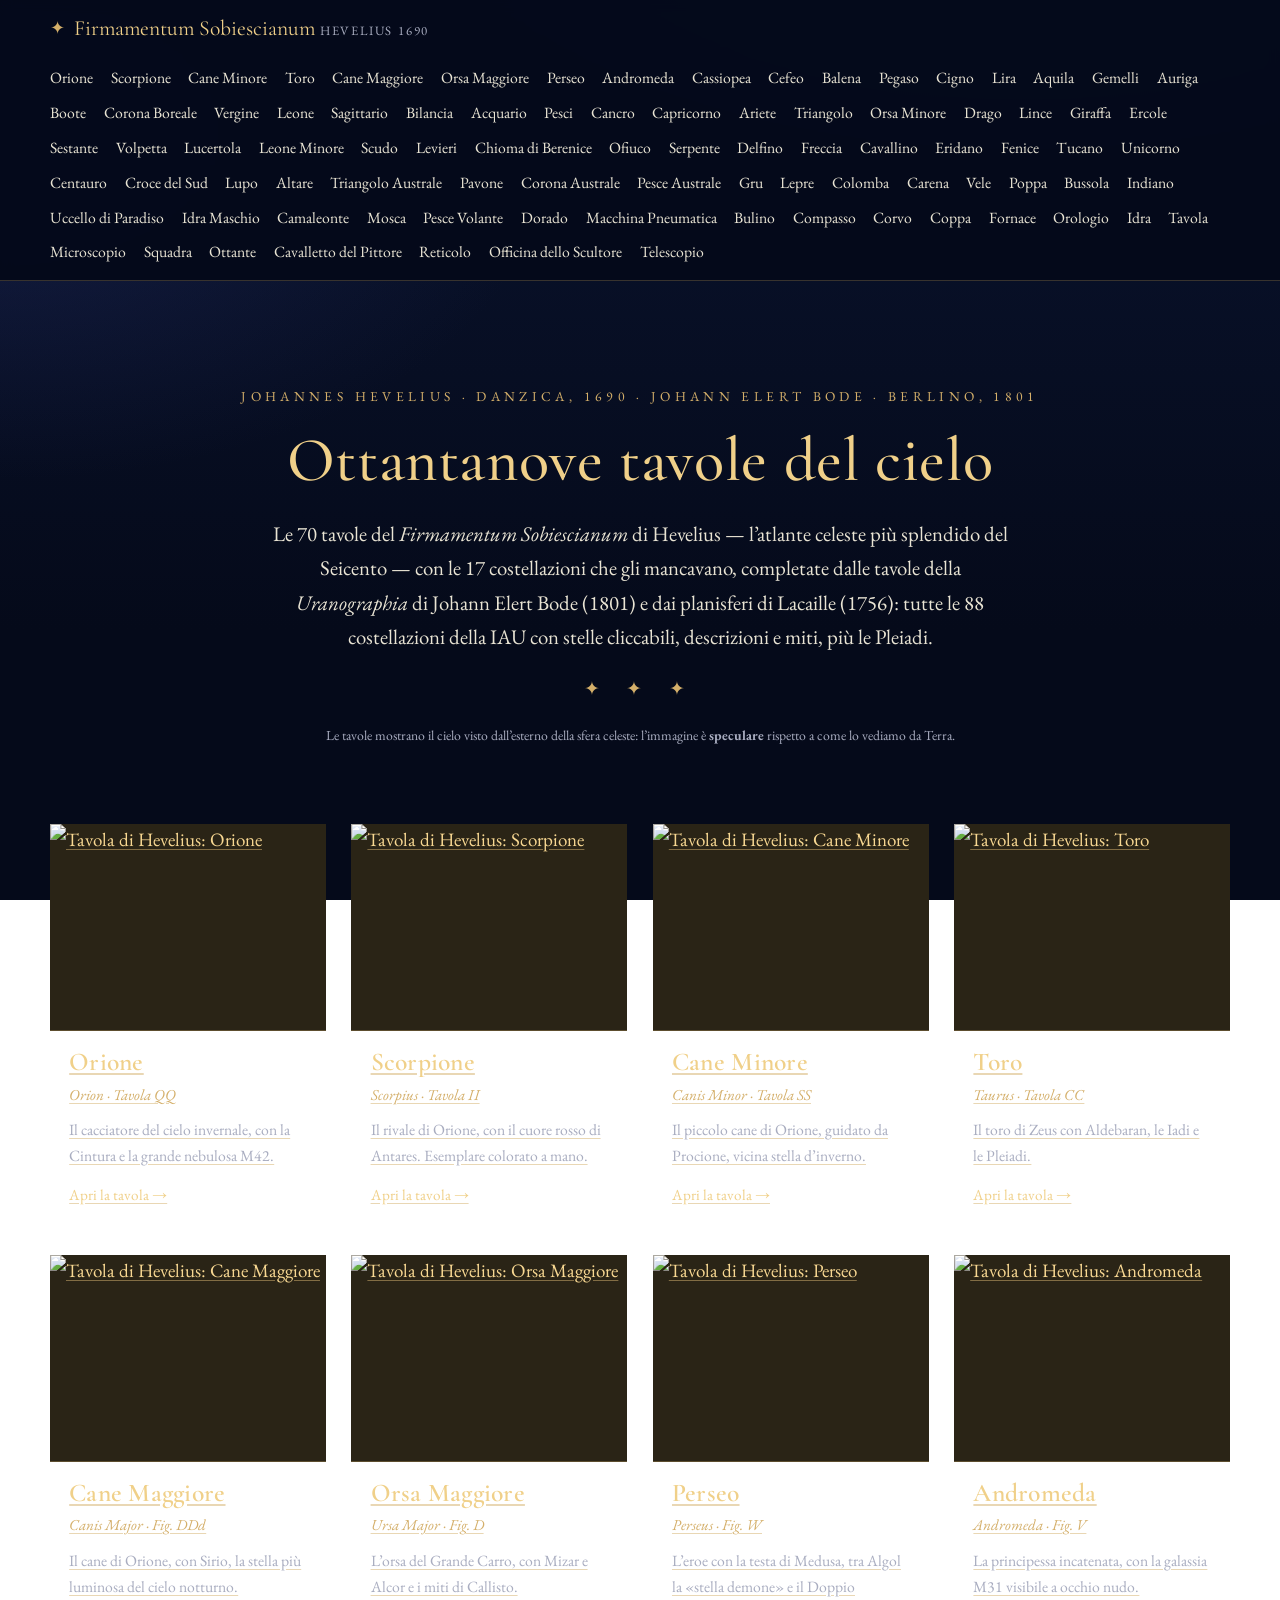
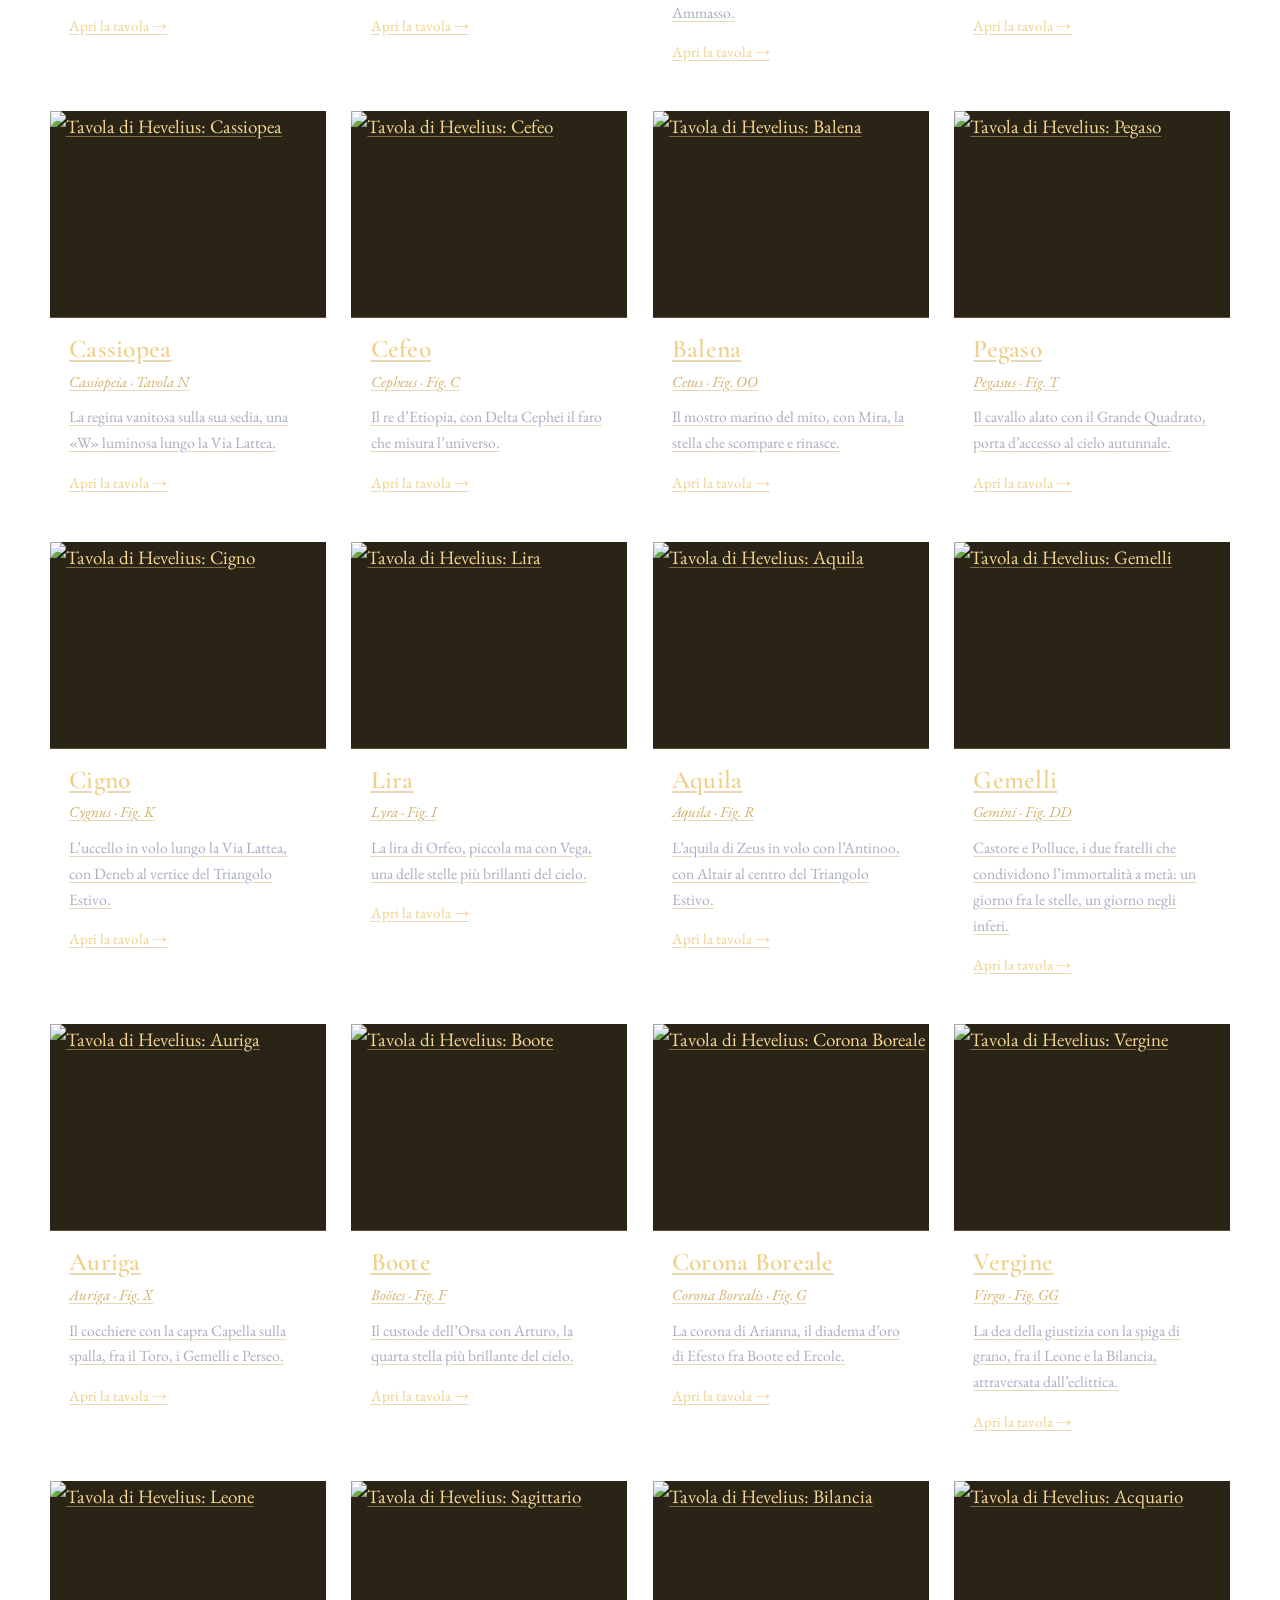
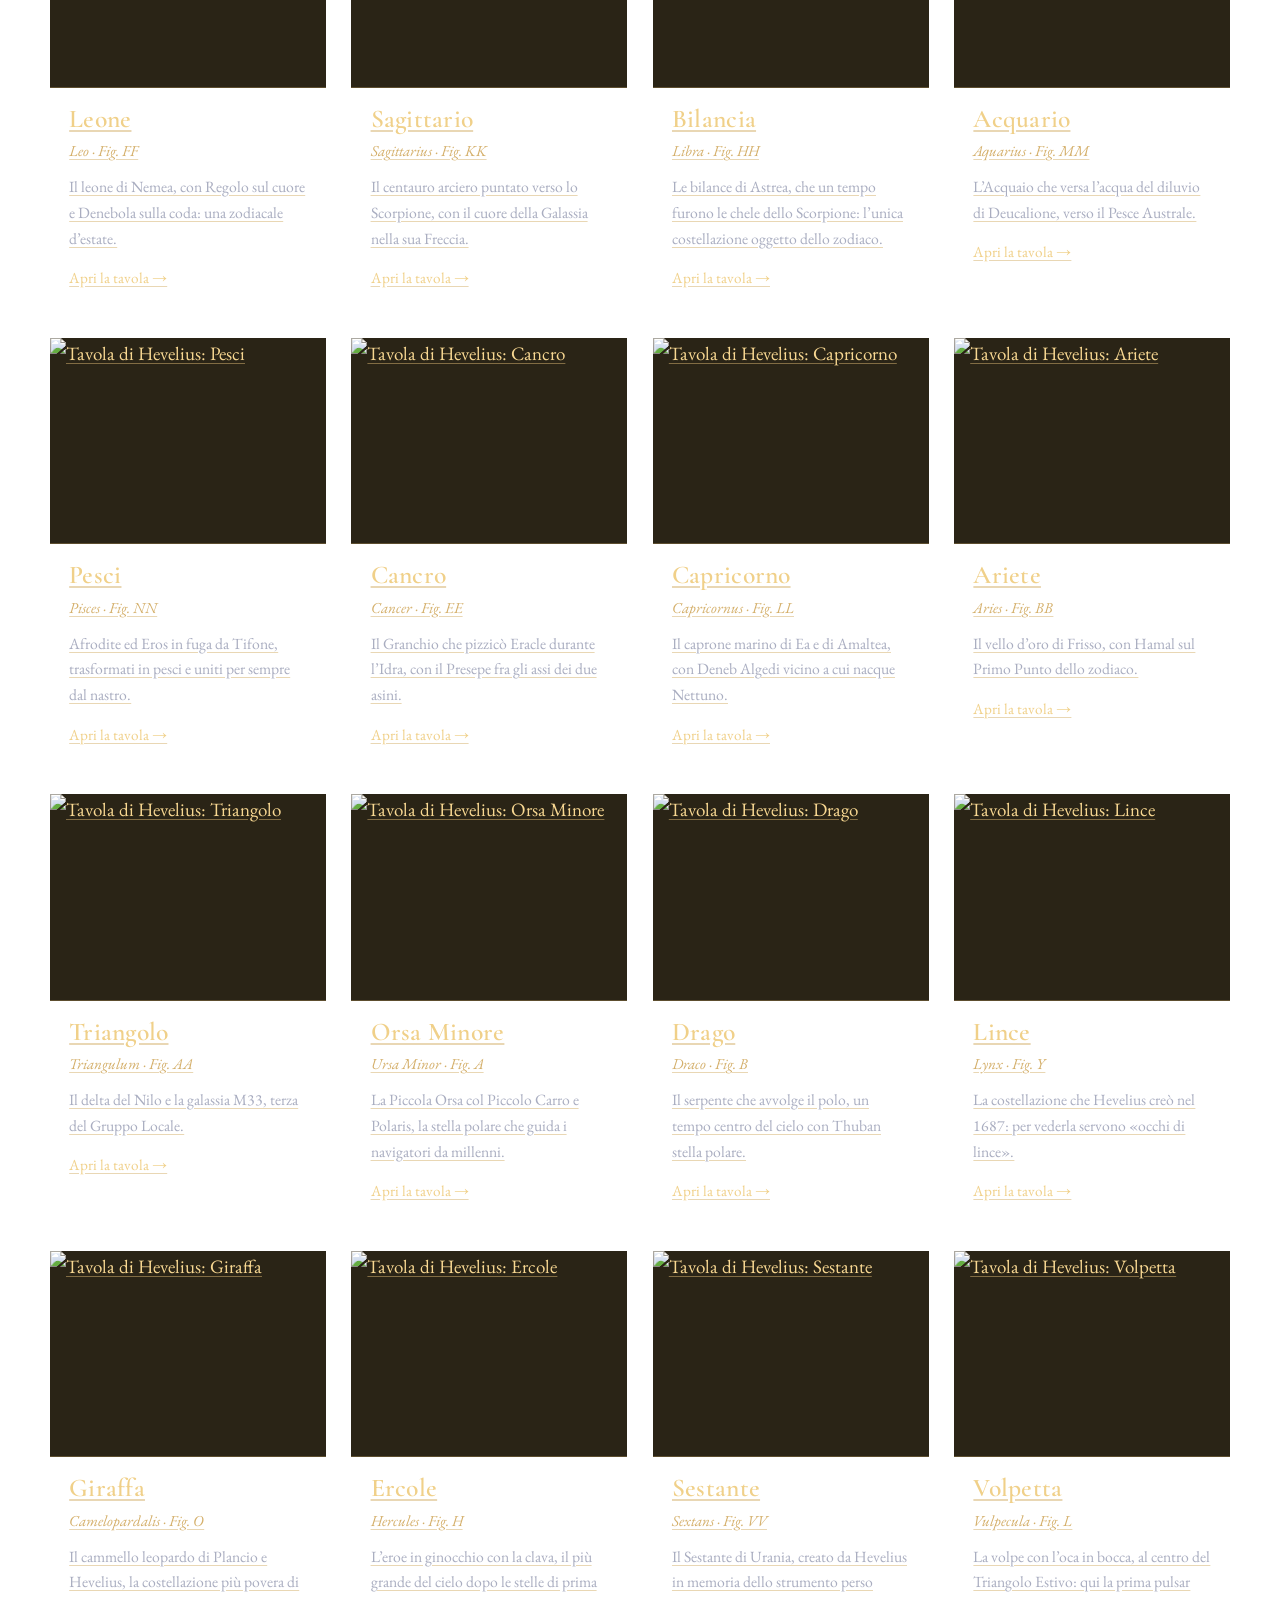
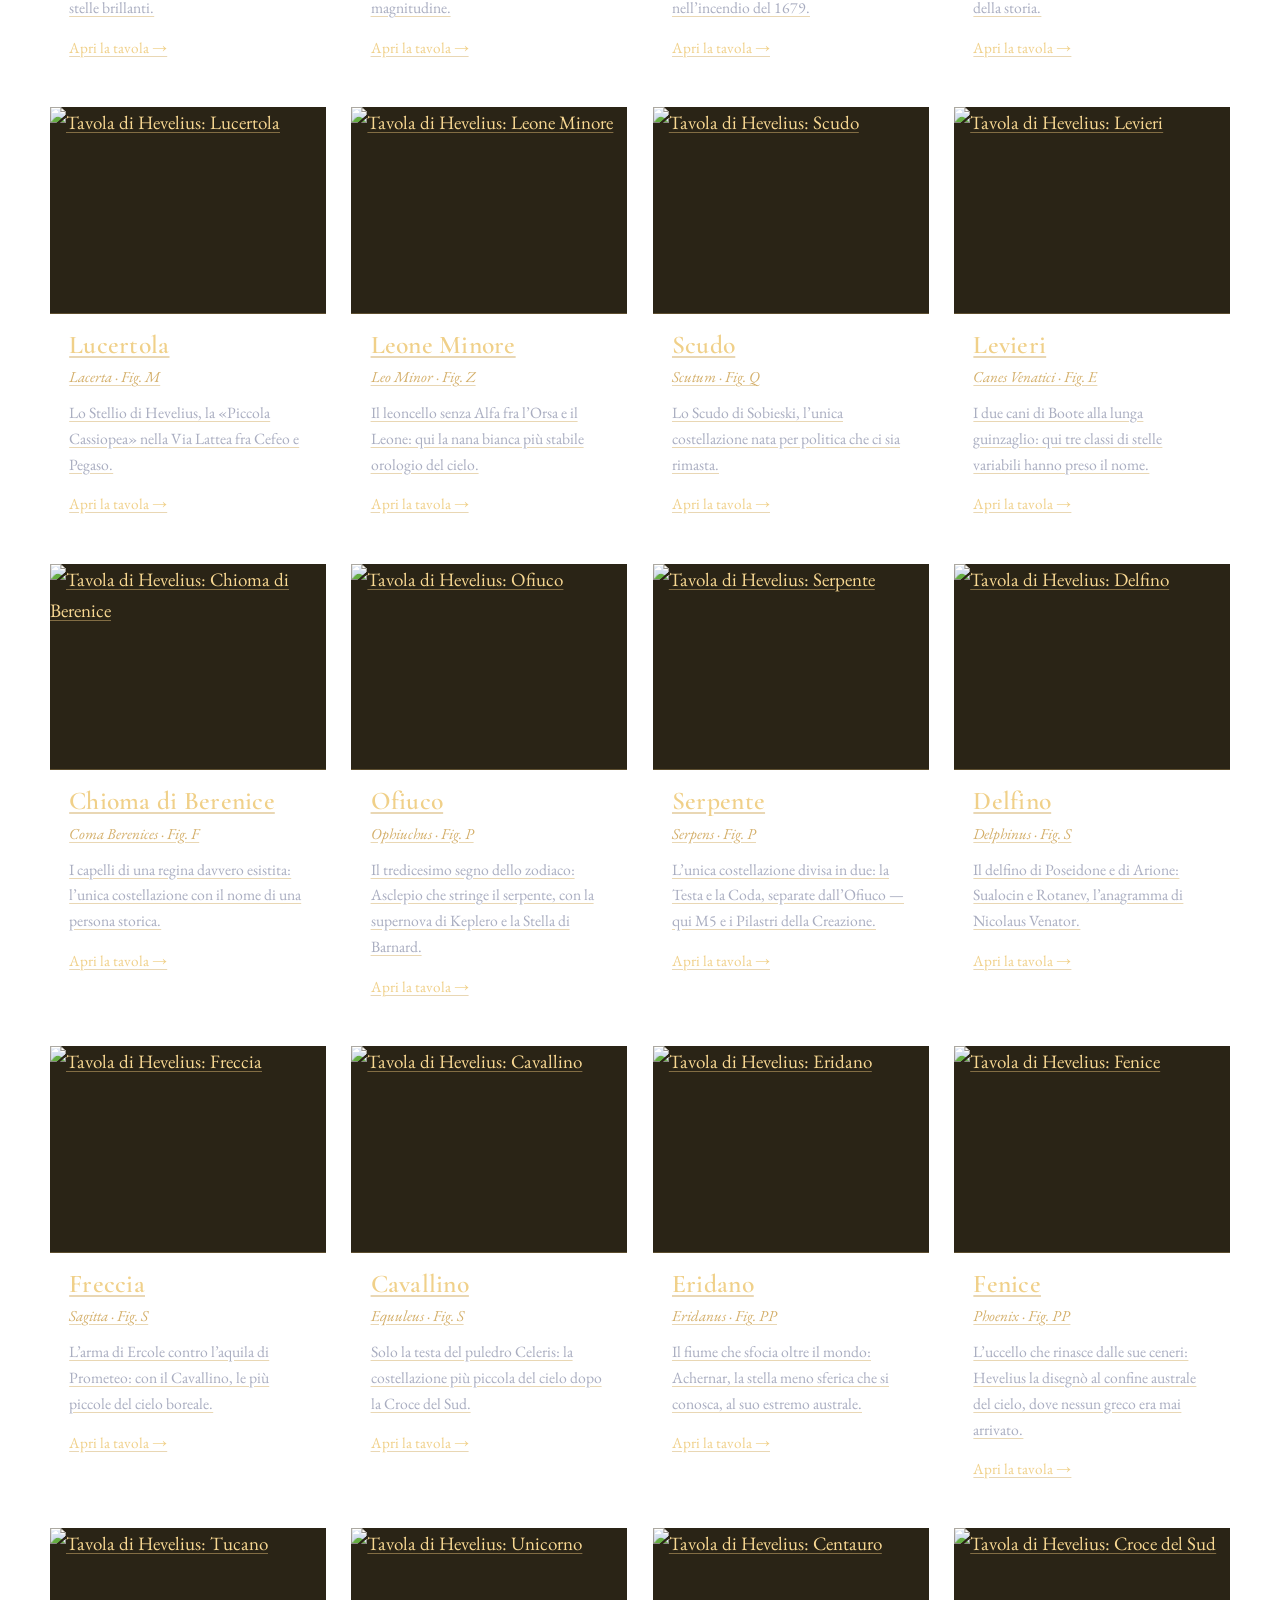
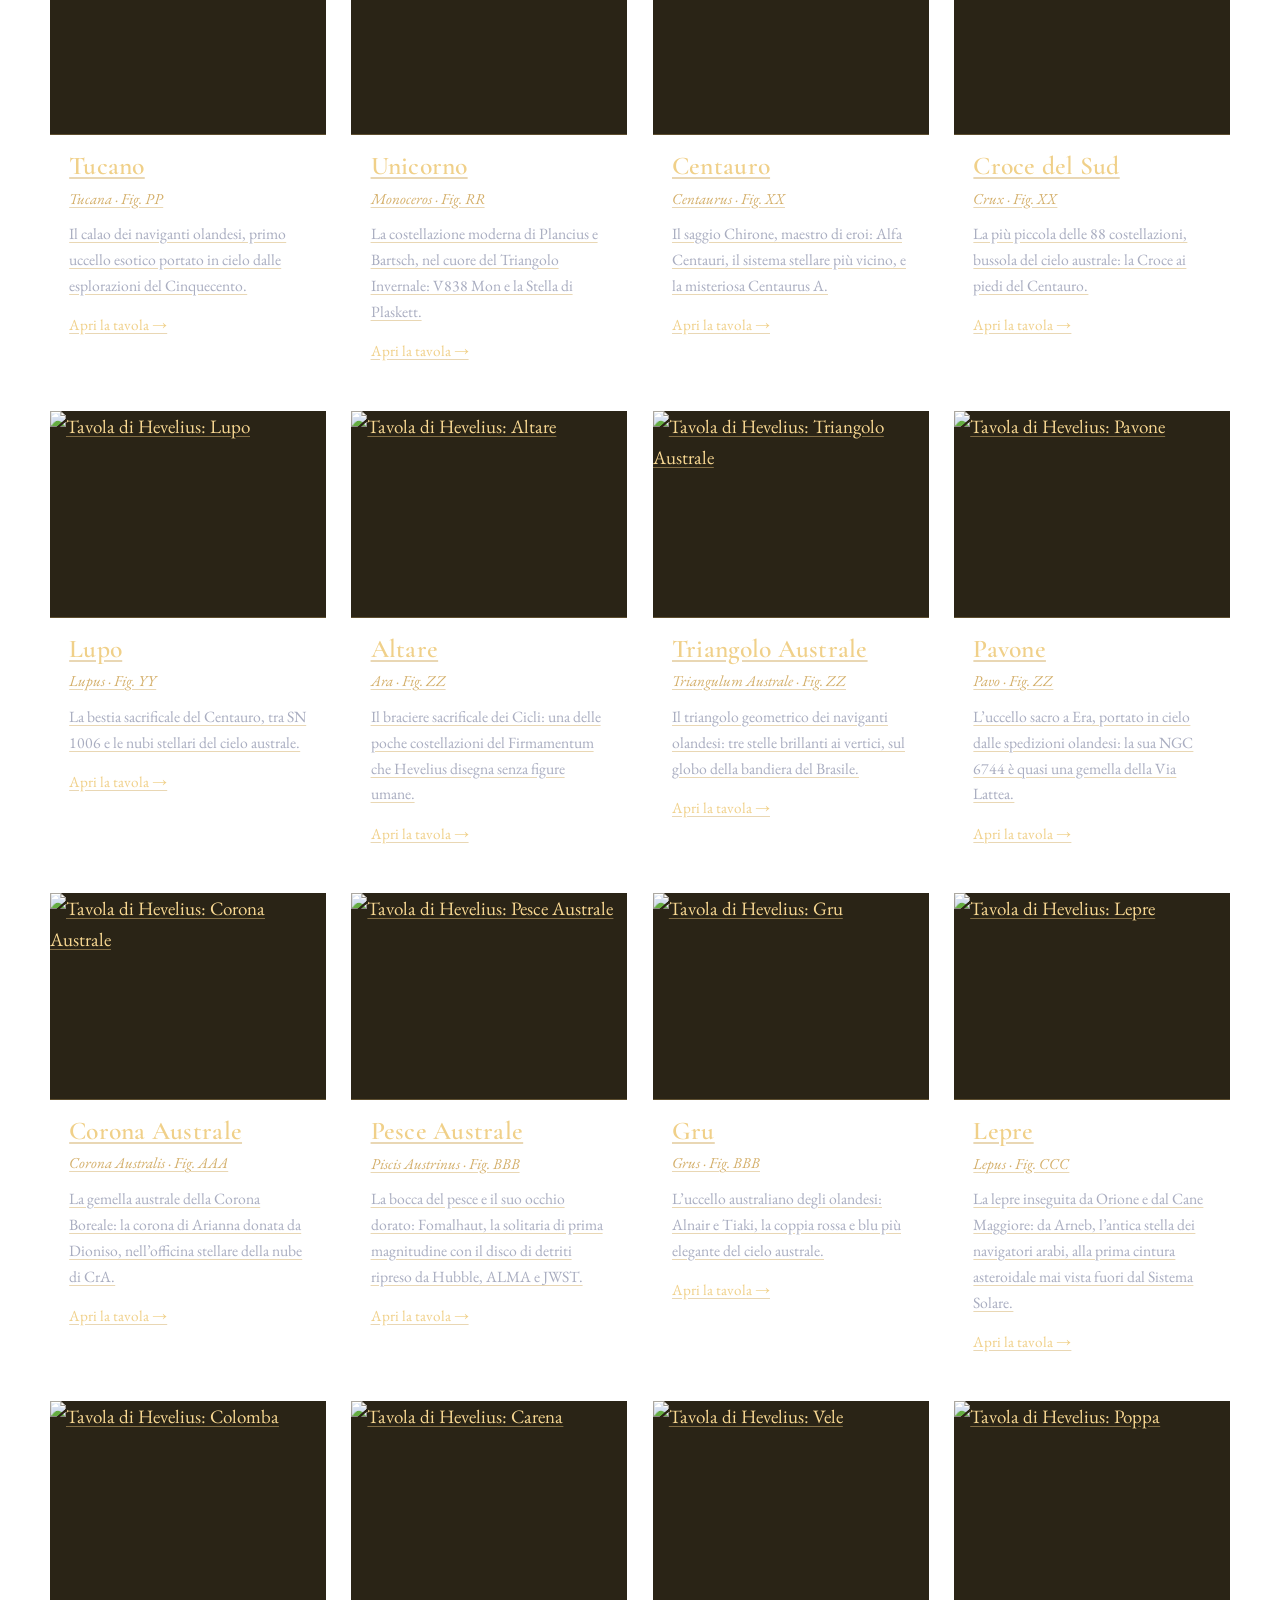
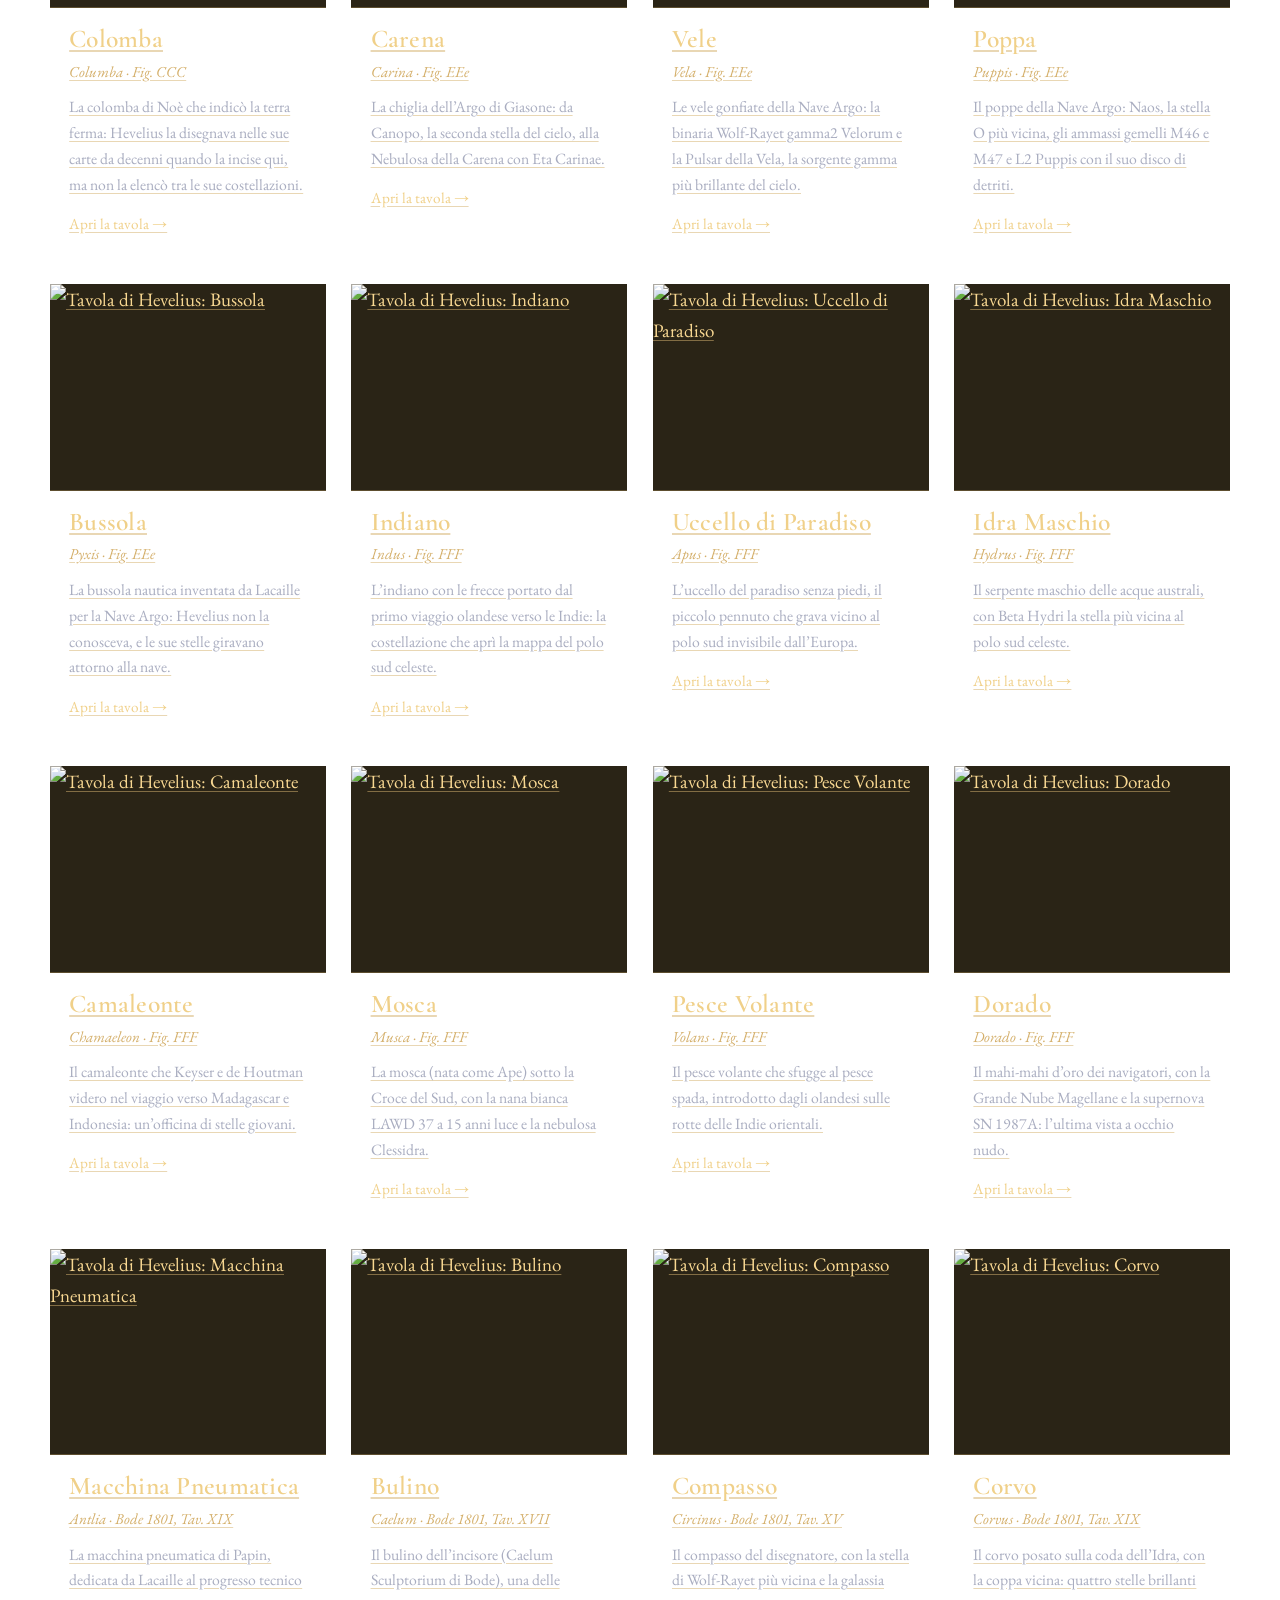
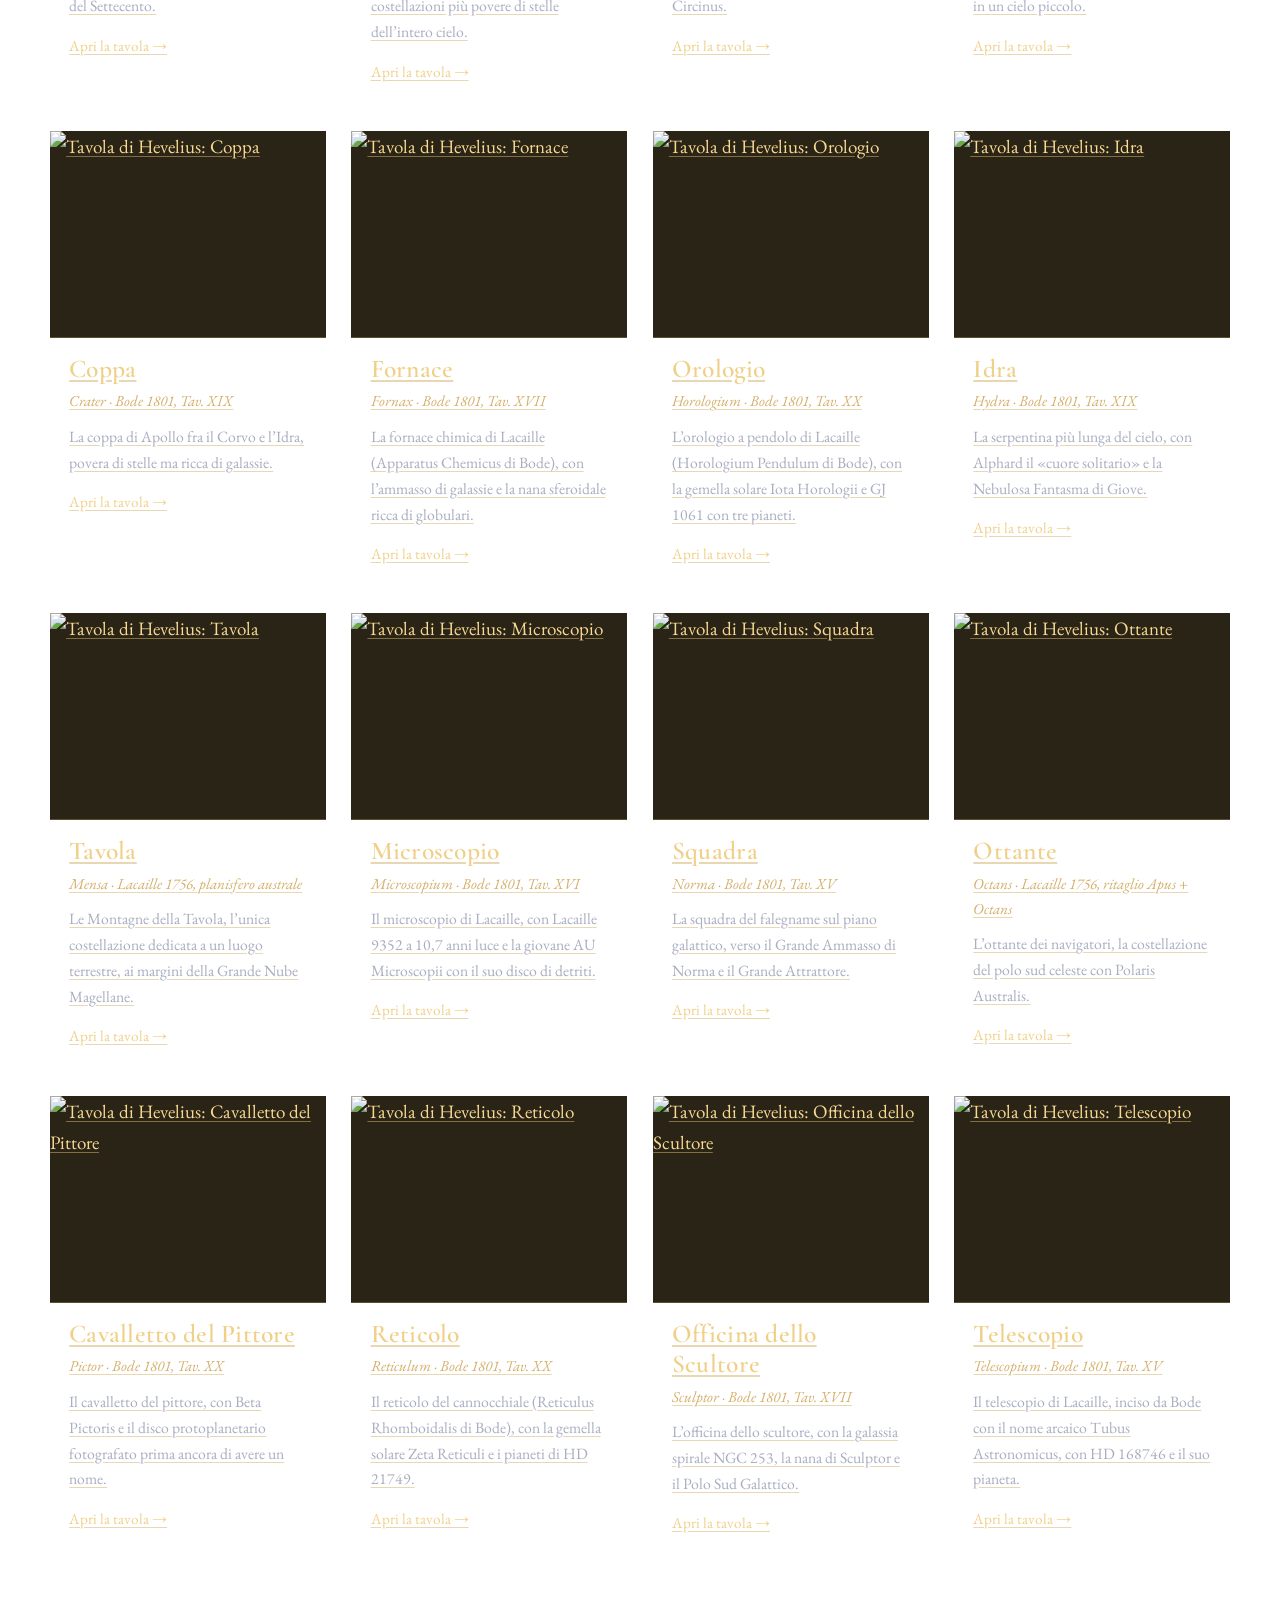
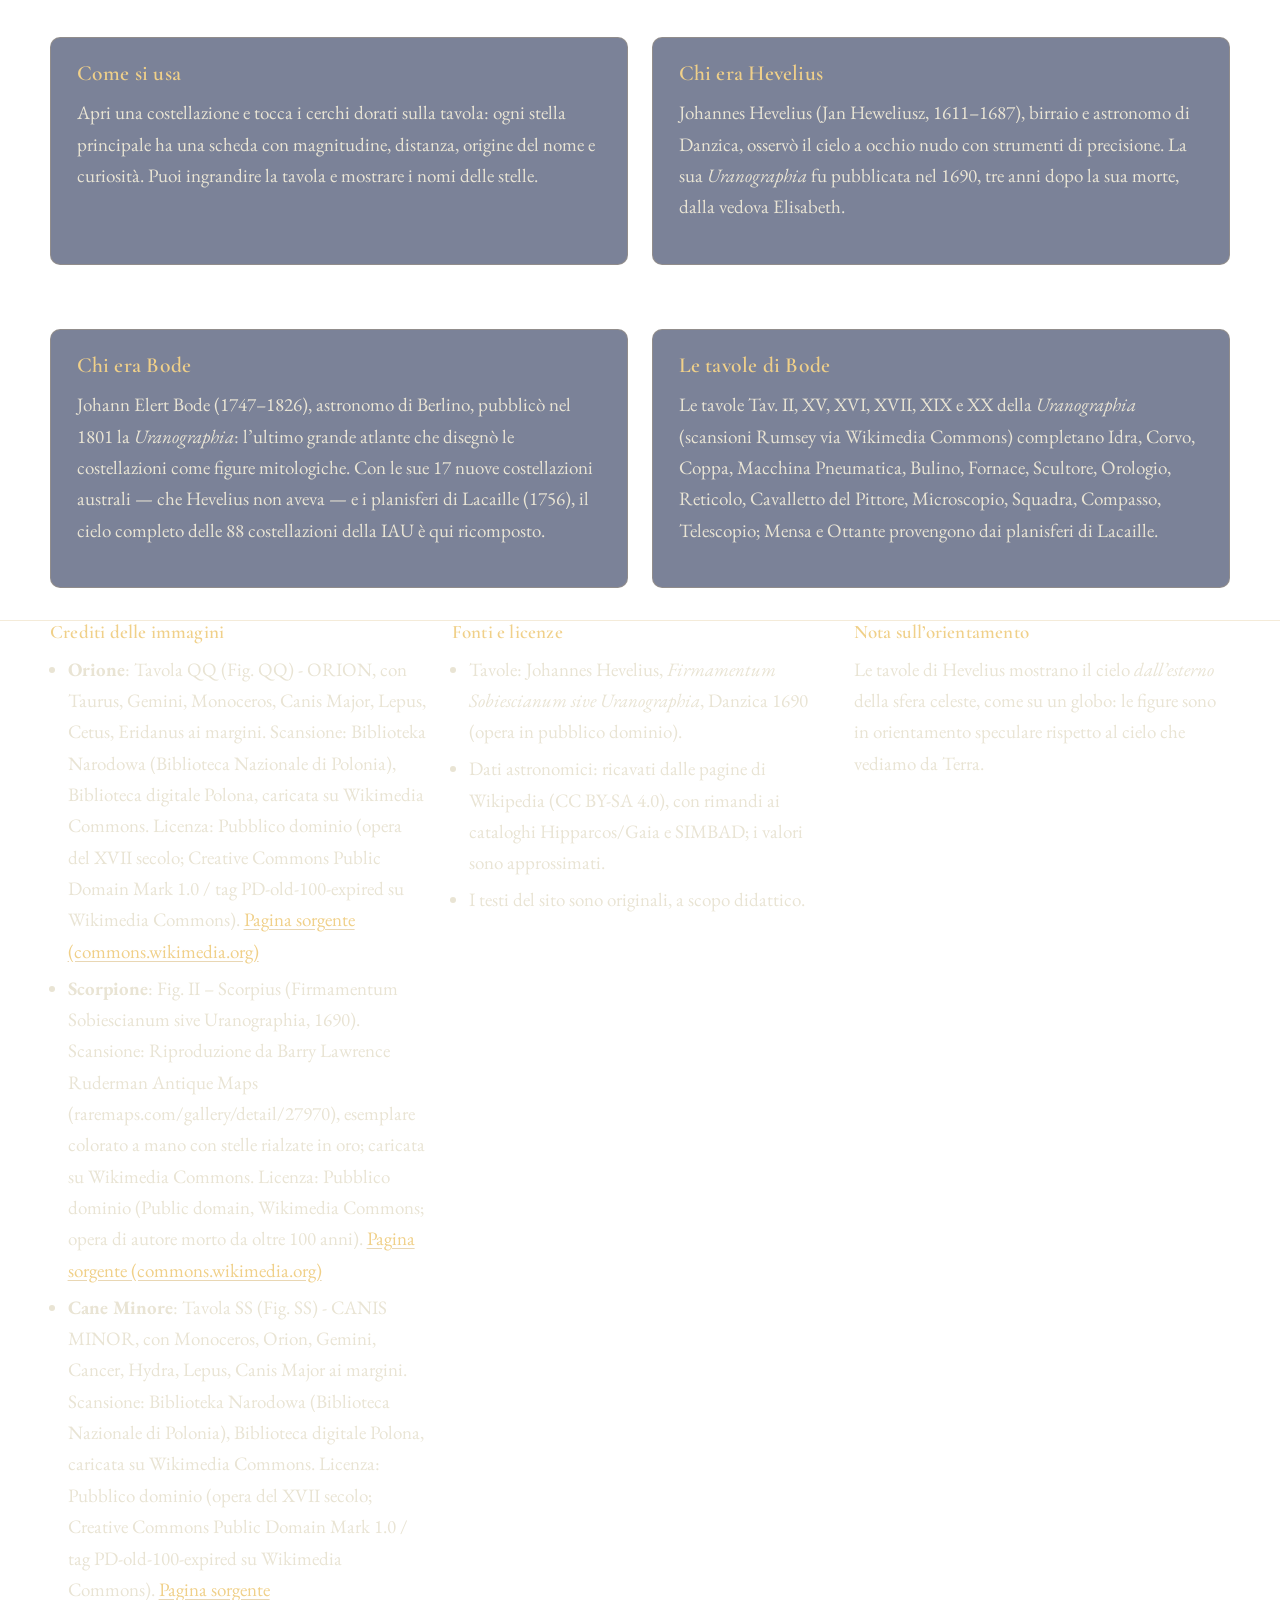
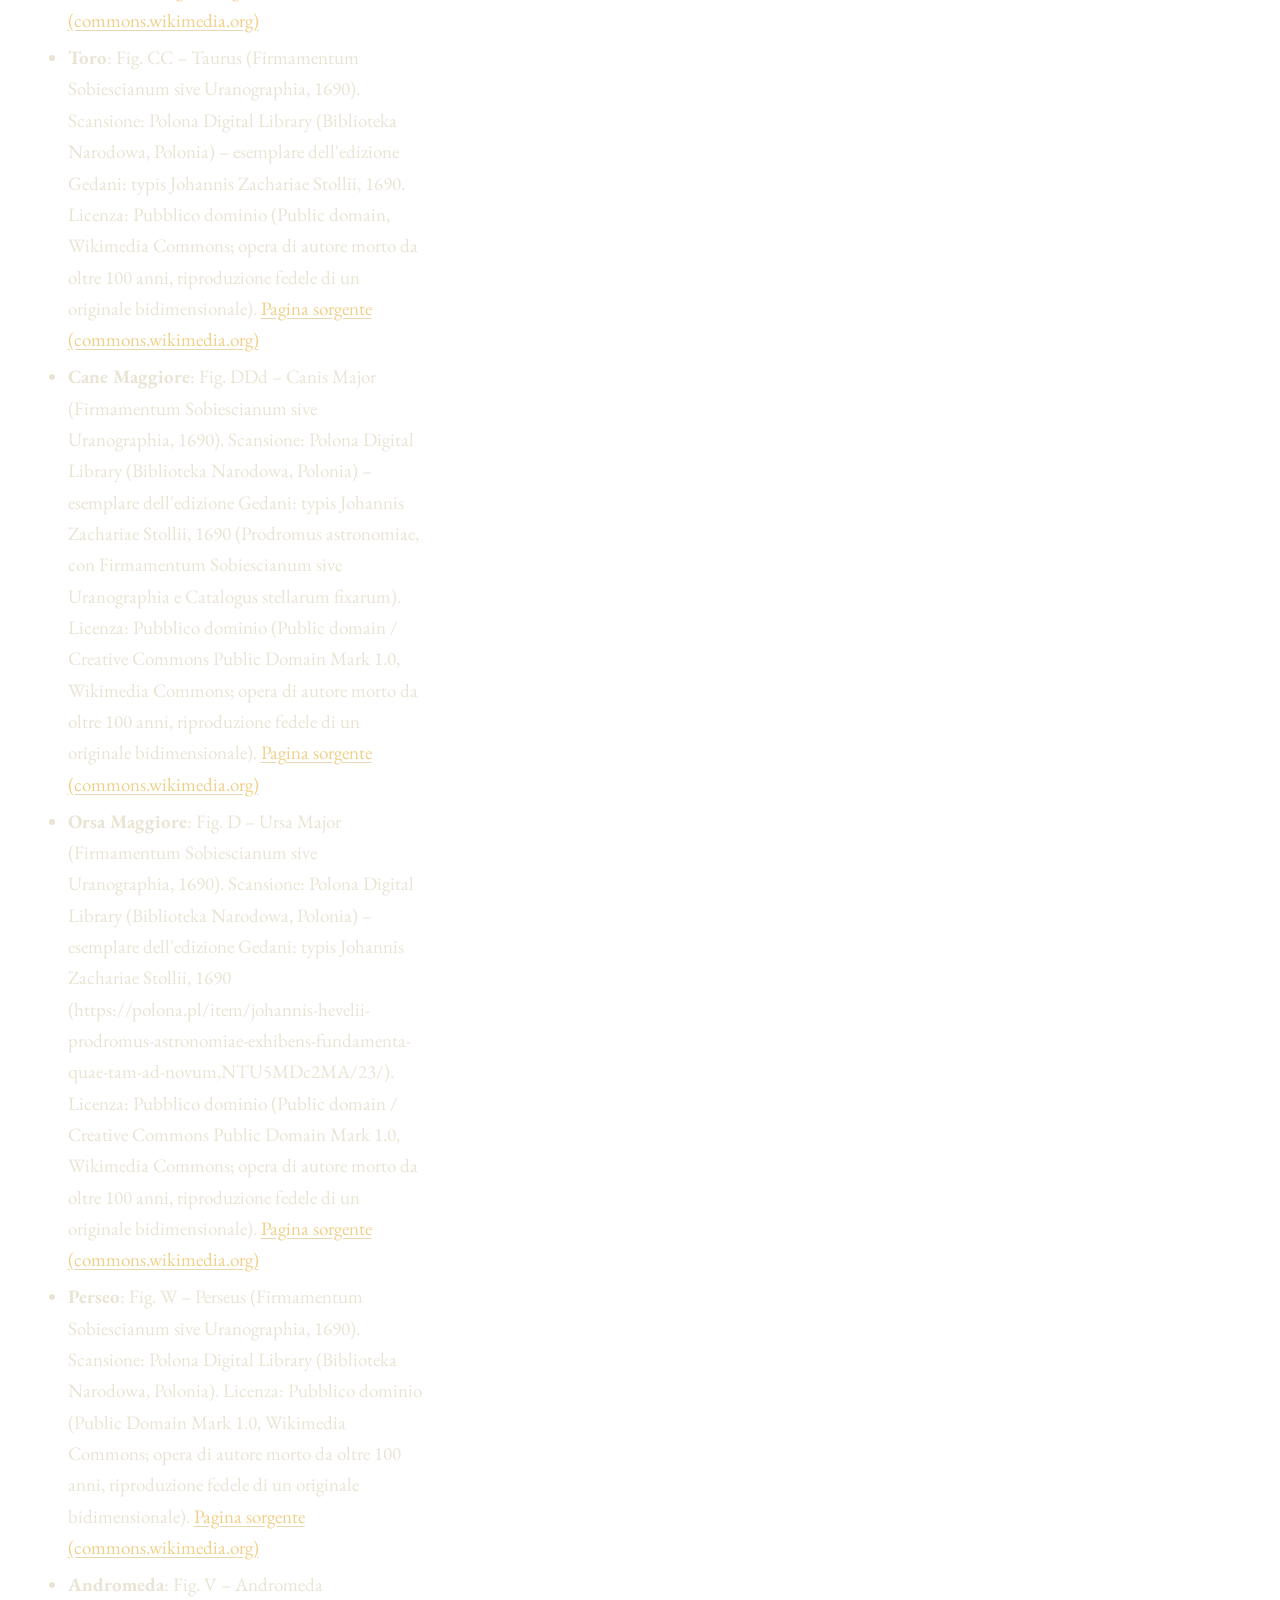
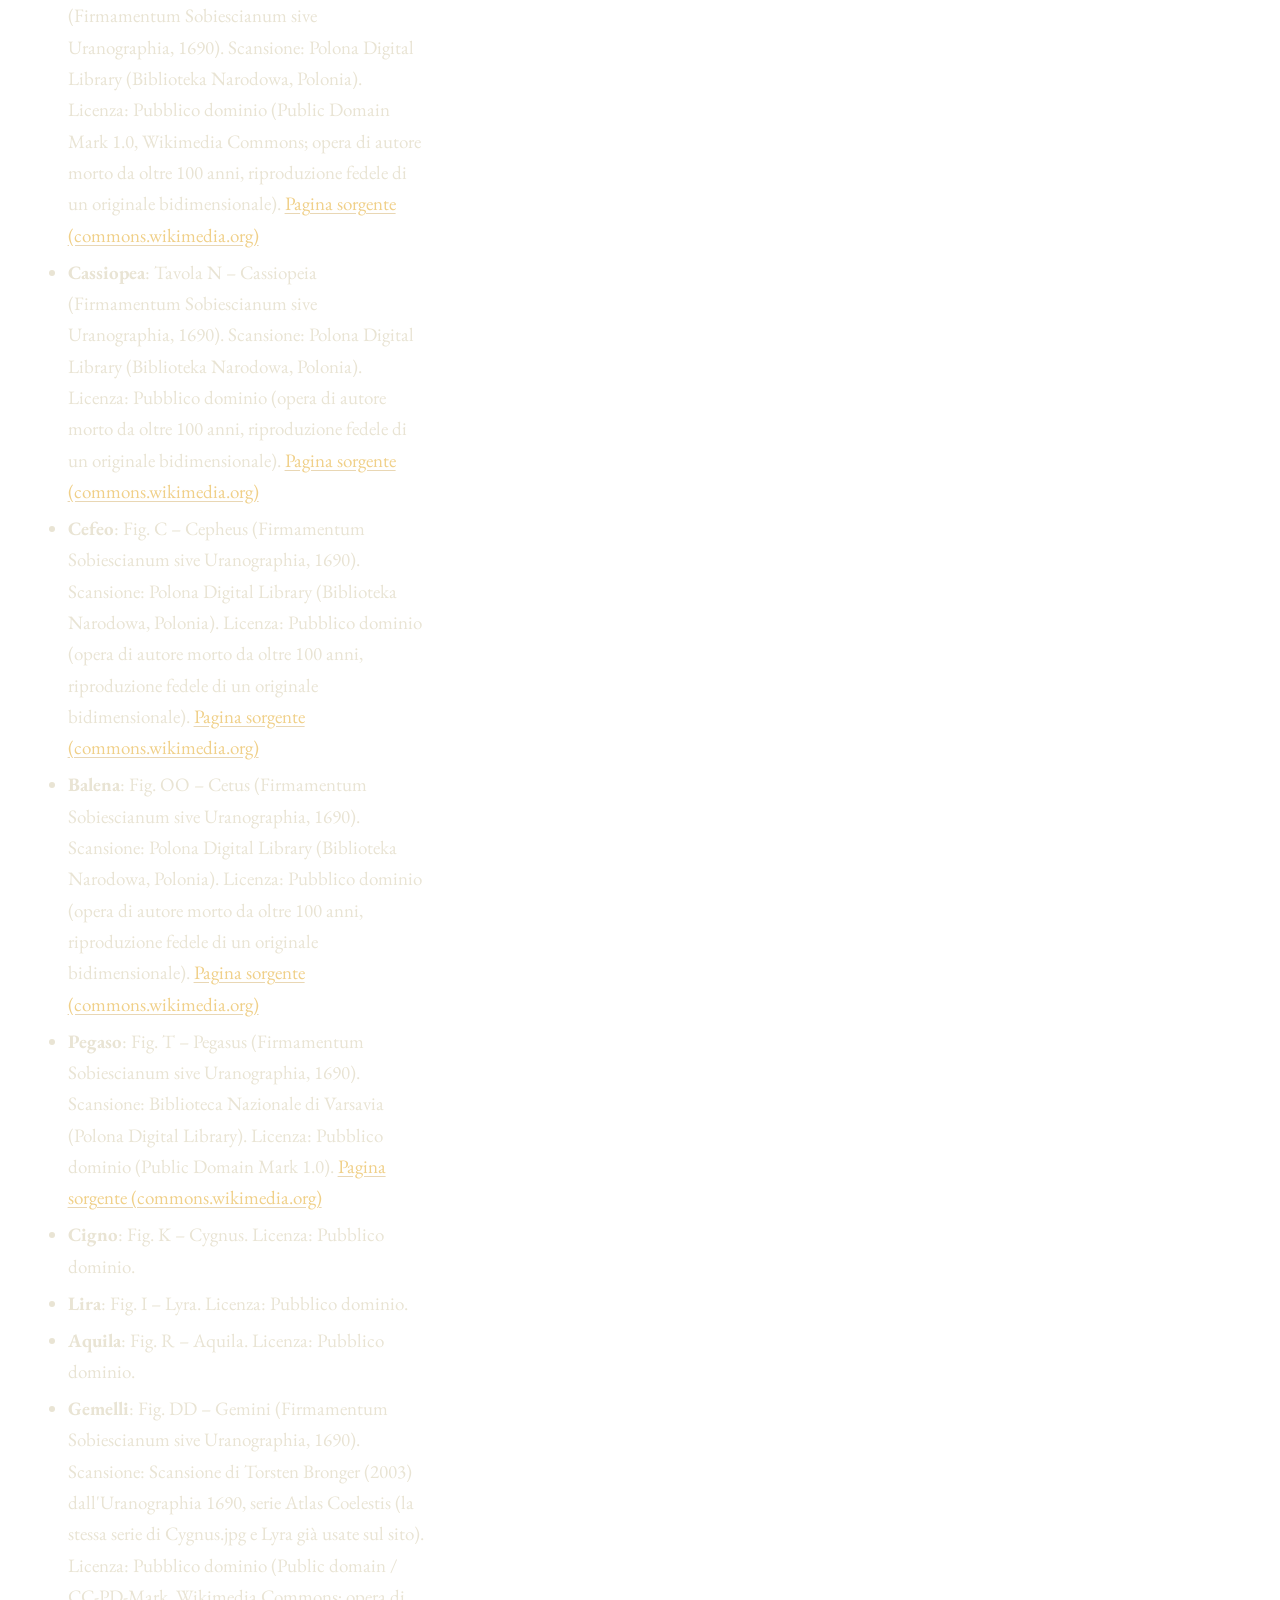
==== commit 61e0e993: "Bode 1801: 17 costellazioni IAU mancanti (89 card)" ====
--- a/index.html
+++ b/index.html
@@ -3,8 +3,8 @@
 <head>
 <meta charset="UTF-8">
 <meta name="viewport" content="width=device-width, initial-scale=1.0">
-<title>Hevelius, Firmamentum Sobiescianum · Settantadue tavole del cielo 1690</title>
-<meta name="description" content="Le tavole di Johannes Hevelius (1690): settanta costellazioni con stelle cliccabili, descrizioni e miti — il Triangolo Estivo, i Gemelli, l’Auriga, il Boote, la Corona Boreale, la Vergine, il Leone, il Sagittario, la Bilancia, l’Acquario, i Pesci, il Cancro, il Capricorno, l’Ariete, il Triangolo, l’Orsa Minore, il Drago, la Lince, la Giraffa, Ercole, il Sestante, la Volpetta, la Lucertola, il Leone Minore, lo Scudo, i Levrieri, la Chioma di Berenice, l’Ofiuco e il Serpente.">
+<title>Hevelius · Bode 1801 · Ottantanove tavole del cielo 1690</title>
+<meta name="description" content="Le 88 costellazioni della IAU dalle tavole di Hevelius (1690), Bode (1801) e Lacaille (1756): stelle cliccabili, descrizioni e miti.">
 <link rel="preconnect" href="https://fonts.googleapis.com">
 <link rel="preconnect" href="https://fonts.gstatic.com" crossorigin>
 <link href="https://fonts.googleapis.com/css2?family=Cormorant+Garamond:ital,wght@0,500;0,600;0,700;1,500&family=EB+Garamond:ital,wght@0,400;0,500;1,400&display=swap" rel="stylesheet">
@@ -27,9 +27,9 @@
 <header class="site-header" id="site-header"></header>
 <main id="main">
   <section class="hero wrap">
-    <p class="eyebrow">Johannes Hevelius · Danzica, 1690</p>
-    <h1>Il cielo di Hevelius</h1>
-    <p class="lead">Settanta tavole del <em>Firmamentum Sobiescianum</em>, l’atlante celeste più splendido del Seicento — le costellazioni invernali, il mito di Perseo, il Triangolo Estivo, i Gemelli, l’Auriga, il Boote, la Corona Boreale, la Vergine, il Leone, il Sagittario, la Bilancia, l’Acquario, i Pesci, il Cancro, il Capricorno, l’Ariete, il Triangolo, l’Orsa Minore, il Drago, la Lince, la Giraffa, Ercole, il Sestante, la Volpetta, la Lucertola, il Leone Minore, lo Scudo, i Levrieri, la Chioma di Berenice, l’Ofiuco e il Serpente.</p>
+    <p class="eyebrow">Johannes Hevelius · Danzica, 1690 · Johann Elert Bode · Berlino, 1801</p>
+    <h1>Ottantanove tavole del cielo</h1>
+    <p class="lead">Le 70 tavole del <em>Firmamentum Sobiescianum</em> di Hevelius — l’atlante celeste più splendido del Seicento — con le 17 costellazioni che gli mancavano, completate dalle tavole della <em>Uranographia</em> di Johann Elert Bode (1801) e dai planisferi di Lacaille (1756): tutte le 88 costellazioni della IAU con stelle cliccabili, descrizioni e miti, più le Pleiadi.</p>
     <div class="ornament" aria-hidden="true">✦ ✦ ✦</div>
     <p class="muted small">Le tavole mostrano il cielo visto dall’esterno della sfera celeste: l’immagine è <strong>speculare</strong> rispetto a come lo vediamo da Terra.</p>
   </section>
@@ -37,7 +37,7 @@
   <section class="wrap" aria-labelledby="cost-h">
     <h2 id="cost-h" class="sr-only">Le costellazioni</h2>
     <div class="cards" id="cards">
-      <noscript><p class="notice">Serve JavaScript per mostrare le tavole. In alternativa: <a href="constellation.html?c=orione">Orione</a>, <a href="constellation.html?c=scorpione">Scorpione</a>, <a href="constellation.html?c=cane_minore">Cane Minore</a>, <a href="constellation.html?c=toro">Toro</a>, <a href="constellation.html?c=cane_maggiore">Cane Maggiore</a>, <a href="constellation.html?c=orsa_maggiore">Orsa Maggiore</a>, <a href="constellation.html?c=perseo">Perseo</a>, <a href="constellation.html?c=andromeda">Andromeda</a>, <a href="constellation.html?c=cassiopea">Cassiopea</a>, <a href="constellation.html?c=cefeo">Cefeo</a>, <a href="constellation.html?c=balena">Balena</a>, <a href="constellation.html?c=pegaso">Pegaso</a>, <a href="constellation.html?c=cigno">Cigno</a>, <a href="constellation.html?c=lira">Lira</a>, <a href="constellation.html?c=aquila">Aquila</a>, <a href="constellation.html?c=gemelli">Gemelli</a>, <a href="constellation.html?c=auriga">Auriga</a>, <a href="constellation.html?c=boote">Boote</a>, <a href="constellation.html?c=corona_boreale">Corona Boreale</a>, <a href="constellation.html?c=vergine">Vergine</a>, <a href="constellation.html?c=leone">Leone</a>, <a href="constellation.html?c=sagittario">Sagittario</a>, <a href="constellation.html?c=bilancia">Bilancia</a>, <a href="constellation.html?c=acquario">Acquario</a>, <a href="constellation.html?c=pesci">Pesci</a>, <a href="constellation.html?c=cancro">Cancro</a>, <a href="constellation.html?c=capricorno">Capricorno</a>, <a href="constellation.html?c=ariete">Ariete</a>, <a href="constellation.html?c=triangolo">Triangolo</a>, <a href="constellation.html?c=orsa_minore">Orsa Minore</a>, <a href="constellation.html?c=drago">Drago</a>, <a href="constellation.html?c=lince">Lince</a>, <a href="constellation.html?c=giraffa">Giraffa</a>, <a href="constellation.html?c=ercole">Ercole</a>, <a href="constellation.html?c=sestante">Sestante</a>, <a href="constellation.html?c=volpetta">Volpetta</a>, <a href="constellation.html?c=lucertola">Lucertola</a>, <a href="constellation.html?c=leone_minore">Leone Minore</a>, <a href="constellation.html?c=scudo">Scudo</a>, <a href="constellation.html?c=levrieri">Levieri</a>, <a href="constellation.html?c=chioma">Chioma di Berenice</a>, <a href="constellation.html?c=ofiucu">Ofiuco</a>, <a href="constellation.html?c=serpente">Serpente</a>, <a href="constellation.html?c=delfino">Delfino</a>, <a href="constellation.html?c=freccia">Freccia</a>, <a href="constellation.html?c=cavallino">Cavallino</a>, <a href="constellation.html?c=eridano">Eridano</a>, <a href="constellation.html?c=fenice">Fenice</a>, <a href="constellation.html?c=tucano">Tucano</a>, <a href="constellation.html?c=unicorno">Unicorno</a>, <a href="constellation.html?c=centauro">Centauro</a>, <a href="constellation.html?c=croce_del_sud">Croce del Sud</a>, <a href="constellation.html?c=lupo">Lupo</a>, <a href="constellation.html?c=altare">Altare</a>, <a href="constellation.html?c=triangolo_australe">Triangolo Australe</a>, <a href="constellation.html?c=pavone">Pavone</a>, <a href="constellation.html?c=corona_australe">Corona Australe</a>, <a href="constellation.html?c=pesce_australe">Pesce Australe</a>, <a href="constellation.html?c=gru">Gru</a>, <a href="constellation.html?c=lepre">Lepre</a>, <a href="constellation.html?c=colomba">Colomba</a>, <a href="constellation.html?c=carena">Carena</a>, <a href="constellation.html?c=vele">Vele</a>, <a href="constellation.html?c=poppa">Poppa</a>, <a href="constellation.html?c=bussola">Bussola</a>.</p></noscript>
+      <noscript><p class="notice">Serve JavaScript per mostrare le tavole. In alternativa: <a href="constellation.html?c=orione">Orione</a>, <a href="constellation.html?c=scorpione">Scorpione</a>, <a href="constellation.html?c=cane_minore">Cane Minore</a>, <a href="constellation.html?c=toro">Toro</a>, <a href="constellation.html?c=cane_maggiore">Cane Maggiore</a>, <a href="constellation.html?c=orsa_maggiore">Orsa Maggiore</a>, <a href="constellation.html?c=perseo">Perseo</a>, <a href="constellation.html?c=andromeda">Andromeda</a>, <a href="constellation.html?c=cassiopea">Cassiopea</a>, <a href="constellation.html?c=cefeo">Cefeo</a>, <a href="constellation.html?c=balena">Balena</a>, <a href="constellation.html?c=pegaso">Pegaso</a>, <a href="constellation.html?c=cigno">Cigno</a>, <a href="constellation.html?c=lira">Lira</a>, <a href="constellation.html?c=aquila">Aquila</a>, <a href="constellation.html?c=gemelli">Gemelli</a>, <a href="constellation.html?c=auriga">Auriga</a>, <a href="constellation.html?c=boote">Boote</a>, <a href="constellation.html?c=corona_boreale">Corona Boreale</a>, <a href="constellation.html?c=vergine">Vergine</a>, <a href="constellation.html?c=leone">Leone</a>, <a href="constellation.html?c=sagittario">Sagittario</a>, <a href="constellation.html?c=bilancia">Bilancia</a>, <a href="constellation.html?c=acquario">Acquario</a>, <a href="constellation.html?c=pesci">Pesci</a>, <a href="constellation.html?c=cancro">Cancro</a>, <a href="constellation.html?c=capricorno">Capricorno</a>, <a href="constellation.html?c=ariete">Ariete</a>, <a href="constellation.html?c=triangolo">Triangolo</a>, <a href="constellation.html?c=orsa_minore">Orsa Minore</a>, <a href="constellation.html?c=drago">Drago</a>, <a href="constellation.html?c=lince">Lince</a>, <a href="constellation.html?c=giraffa">Giraffa</a>, <a href="constellation.html?c=ercole">Ercole</a>, <a href="constellation.html?c=sestante">Sestante</a>, <a href="constellation.html?c=volpetta">Volpetta</a>, <a href="constellation.html?c=lucertola">Lucertola</a>, <a href="constellation.html?c=leone_minore">Leone Minore</a>, <a href="constellation.html?c=scudo">Scudo</a>, <a href="constellation.html?c=levrieri">Levieri</a>, <a href="constellation.html?c=chioma">Chioma di Berenice</a>, <a href="constellation.html?c=ofiucu">Ofiuco</a>, <a href="constellation.html?c=serpente">Serpente</a>, <a href="constellation.html?c=delfino">Delfino</a>, <a href="constellation.html?c=freccia">Freccia</a>, <a href="constellation.html?c=cavallino">Cavallino</a>, <a href="constellation.html?c=eridano">Eridano</a>, <a href="constellation.html?c=fenice">Fenice</a>, <a href="constellation.html?c=tucano">Tucano</a>, <a href="constellation.html?c=unicorno">Unicorno</a>, <a href="constellation.html?c=centauro">Centauro</a>, <a href="constellation.html?c=croce_del_sud">Croce del Sud</a>, <a href="constellation.html?c=lupo">Lupo</a>, <a href="constellation.html?c=altare">Altare</a>, <a href="constellation.html?c=triangolo_australe">Triangolo Australe</a>, <a href="constellation.html?c=pavone">Pavone</a>, <a href="constellation.html?c=corona_australe">Corona Australe</a>, <a href="constellation.html?c=pesce_australe">Pesce Australe</a>, <a href="constellation.html?c=gru">Gru</a>, <a href="constellation.html?c=lepre">Lepre</a>, <a href="constellation.html?c=colomba">Colomba</a>, <a href="constellation.html?c=carena">Carena</a>, <a href="constellation.html?c=vele">Vele</a>, <a href="constellation.html?c=poppa">Poppa</a>, <a href="constellation.html?c=bussola">Bussola</a>, <a href="constellation.html?c=hydra">Idra</a>, <a href="constellation.html?c=corvus">Corvo</a>, <a href="constellation.html?c=crater">Coppa</a>, <a href="constellation.html?c=antlia">Macchina Pneumatica</a>, <a href="constellation.html?c=caelum">Bulino</a>, <a href="constellation.html?c=fornax">Fornace</a>, <a href="constellation.html?c=sculptor">Scultore</a>, <a href="constellation.html?c=horologium">Orologio</a>, <a href="constellation.html?c=reticulum">Reticolo</a>, <a href="constellation.html?c=pictor">Cavalletto del Pittore</a>, <a href="constellation.html?c=microscopium">Microscopio</a>, <a href="constellation.html?c=norma">Squadra</a>, <a href="constellation.html?c=circinus">Compasso</a>, <a href="constellation.html?c=telescopium">Telescopio</a>, <a href="constellation.html?c=mensa">Tavola del Monte Menalo</a>, <a href="constellation.html?c=octans">Ottante</a>.</p></noscript>
     </div>
   </section>
 
@@ -53,6 +53,19 @@
       </div>
     </div>
   </section>
+
+  <section class="wrap section">
+    <div class="two-col">
+      <div class="panel-box">
+        <h3>Chi era Bode</h3>
+        <p>Johann Elert Bode (1747–1826), astronomo di Berlino, pubblicò nel 1801 la <em>Uranographia</em>: l’ultimo grande atlante che disegnò le costellazioni come figure mitologiche. Con le sue 17 nuove costellazioni australi — che Hevelius non aveva — e i planisferi di Lacaille (1756), il cielo completo delle 88 costellazioni della IAU è qui ricomposto.</p>
+      </div>
+      <div class="panel-box">
+        <h3>Le tavole di Bode</h3>
+        <p>Le tavole Tav. II, XV, XVI, XVII, XIX e XX della <em>Uranographia</em> (scansioni Rumsey via Wikimedia Commons) completano Idra, Corvo, Coppa, Macchina Pneumatica, Bulino, Fornace, Scultore, Orologio, Reticolo, Cavalletto del Pittore, Microscopio, Squadra, Compasso, Telescopio; Mensa e Ottante provengono dai planisferi di Lacaille.</p>
+      </div>
+    </div>
+  </section>
 </main>
 <footer class="site-footer" id="site-footer"></footer>
 <script src="js/app.js"></script>
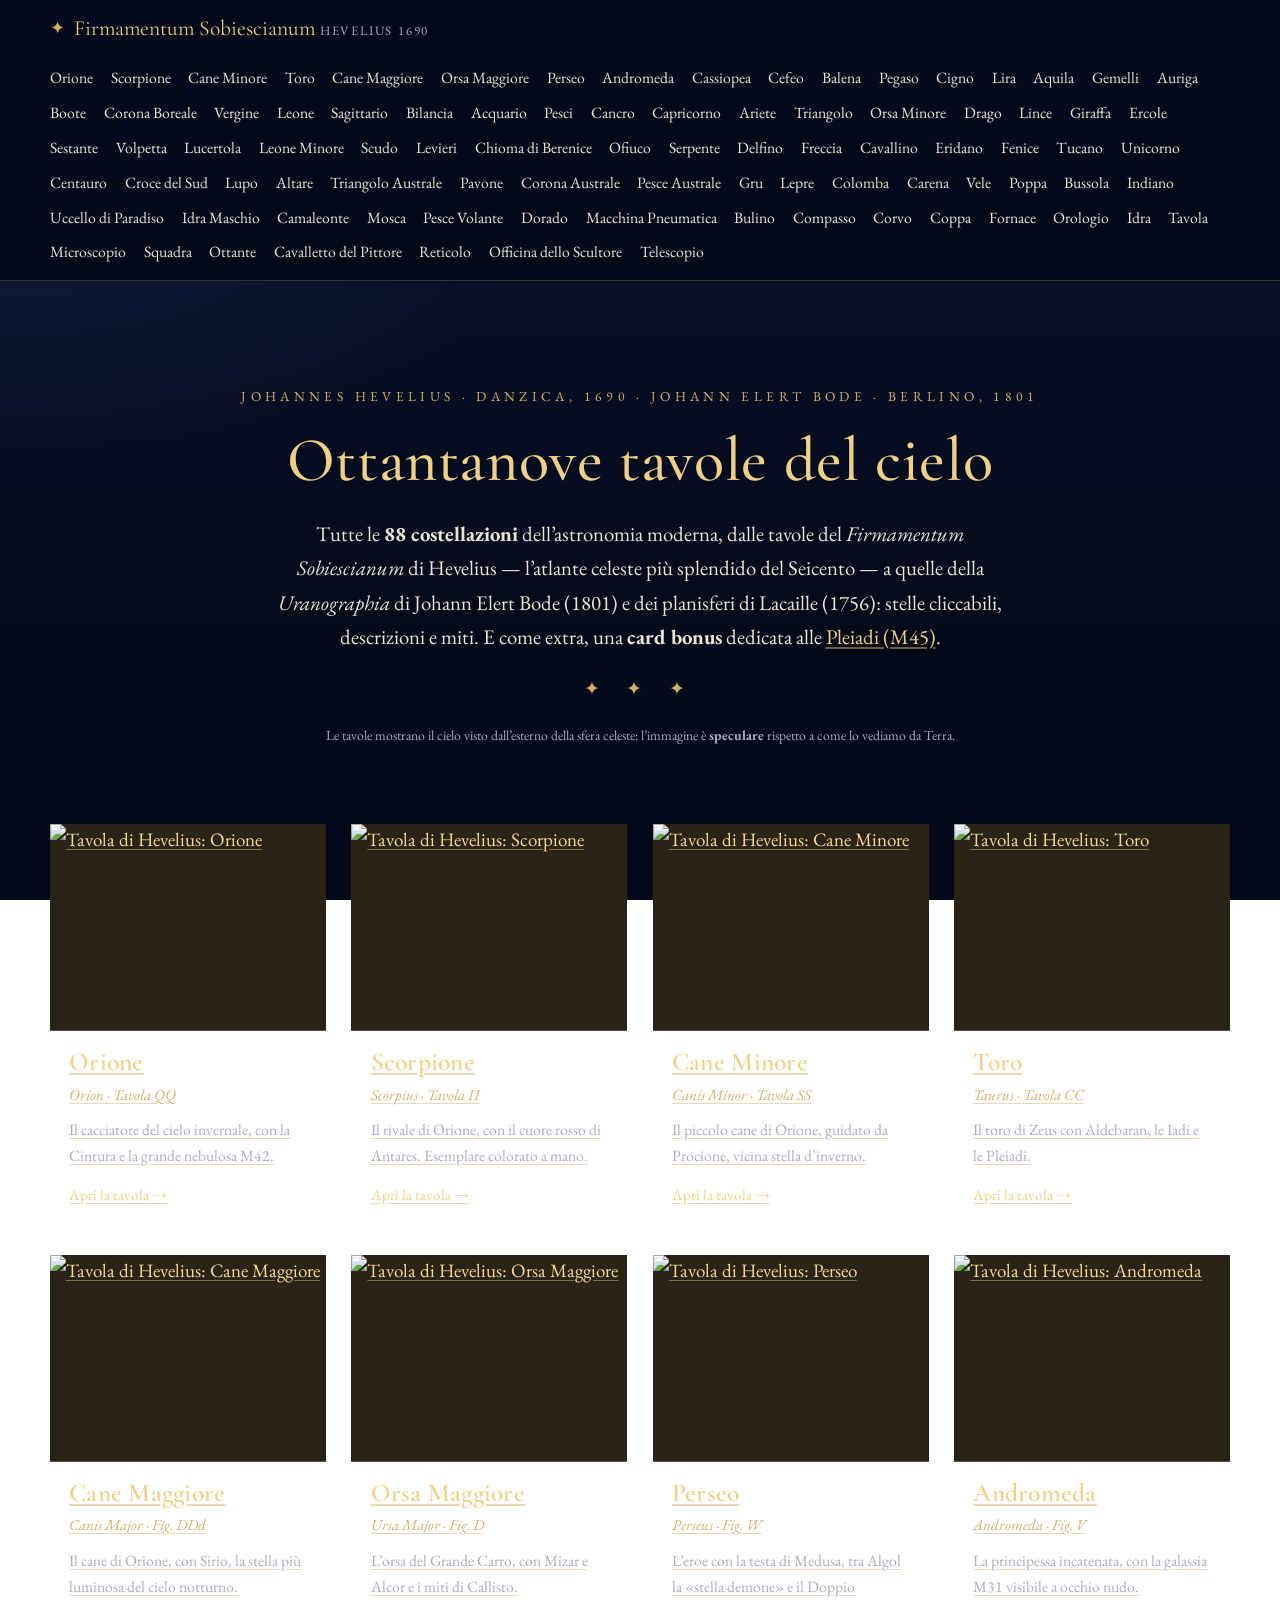
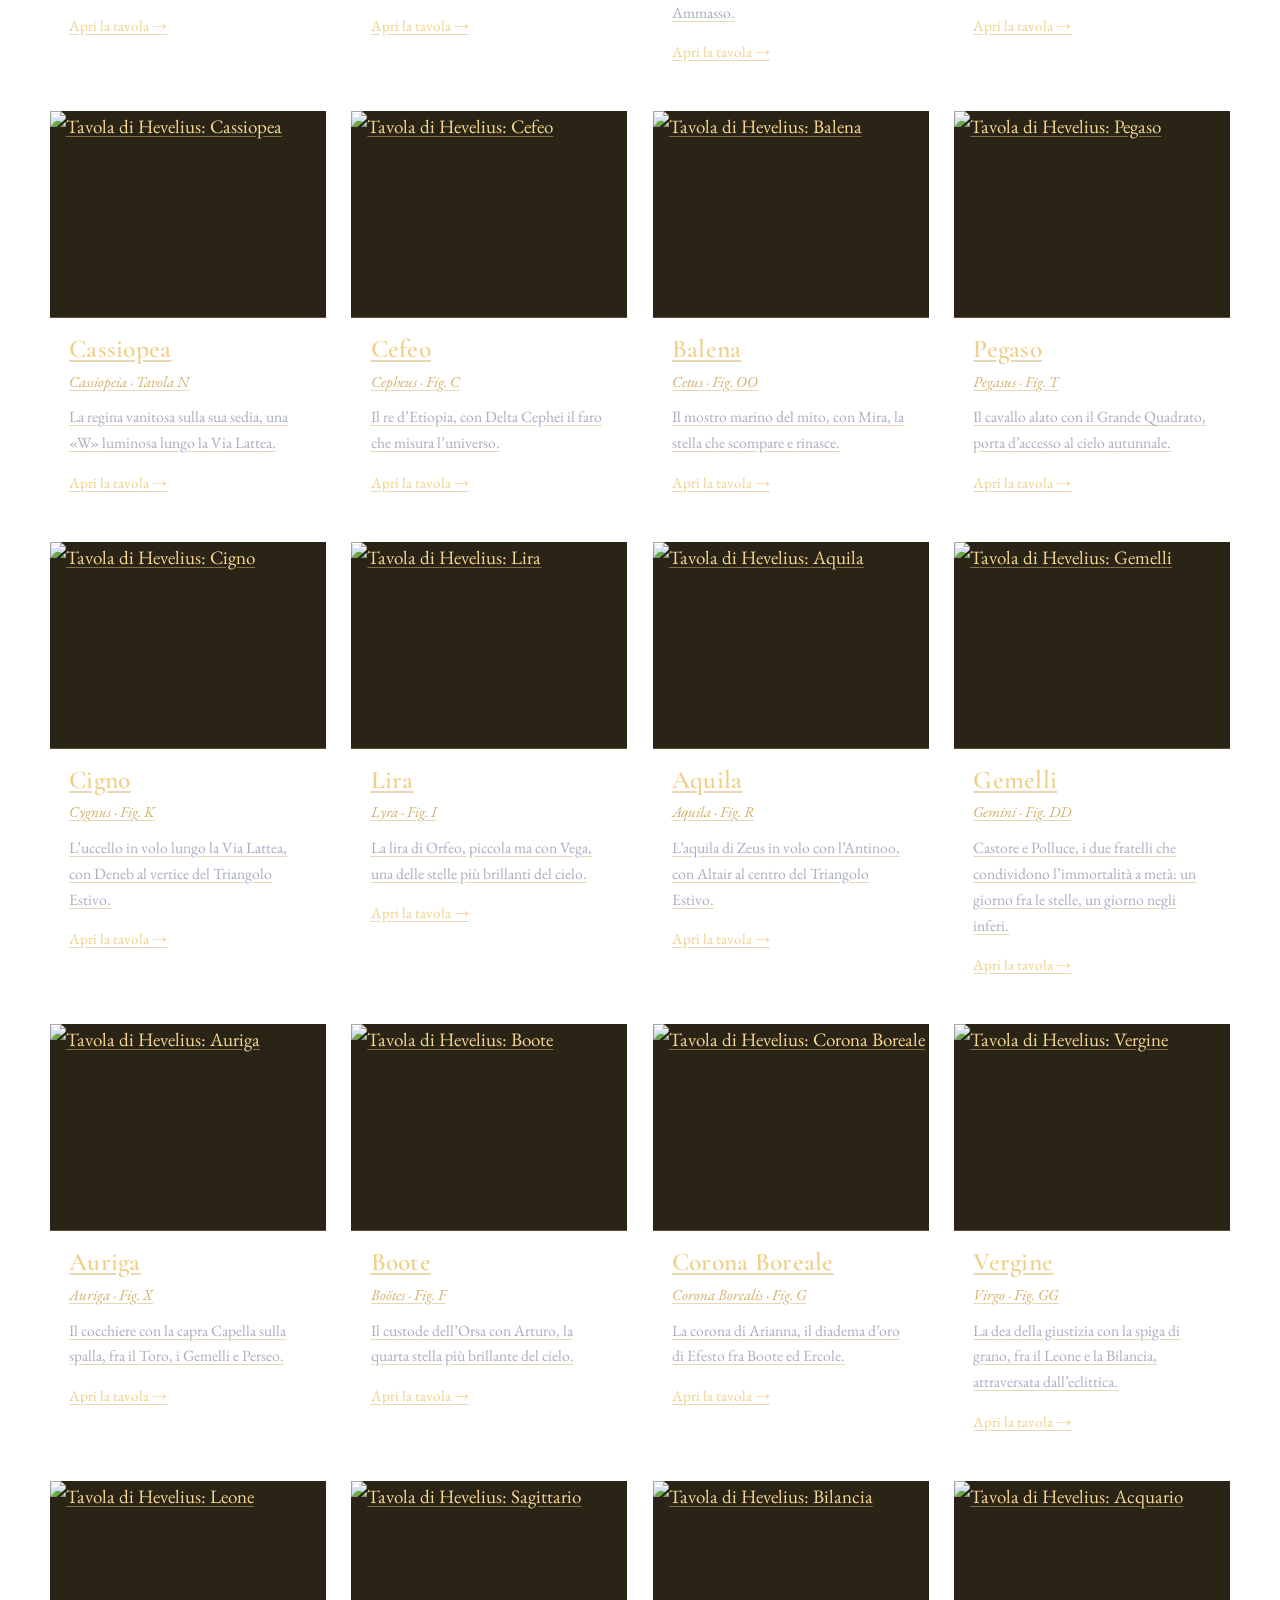
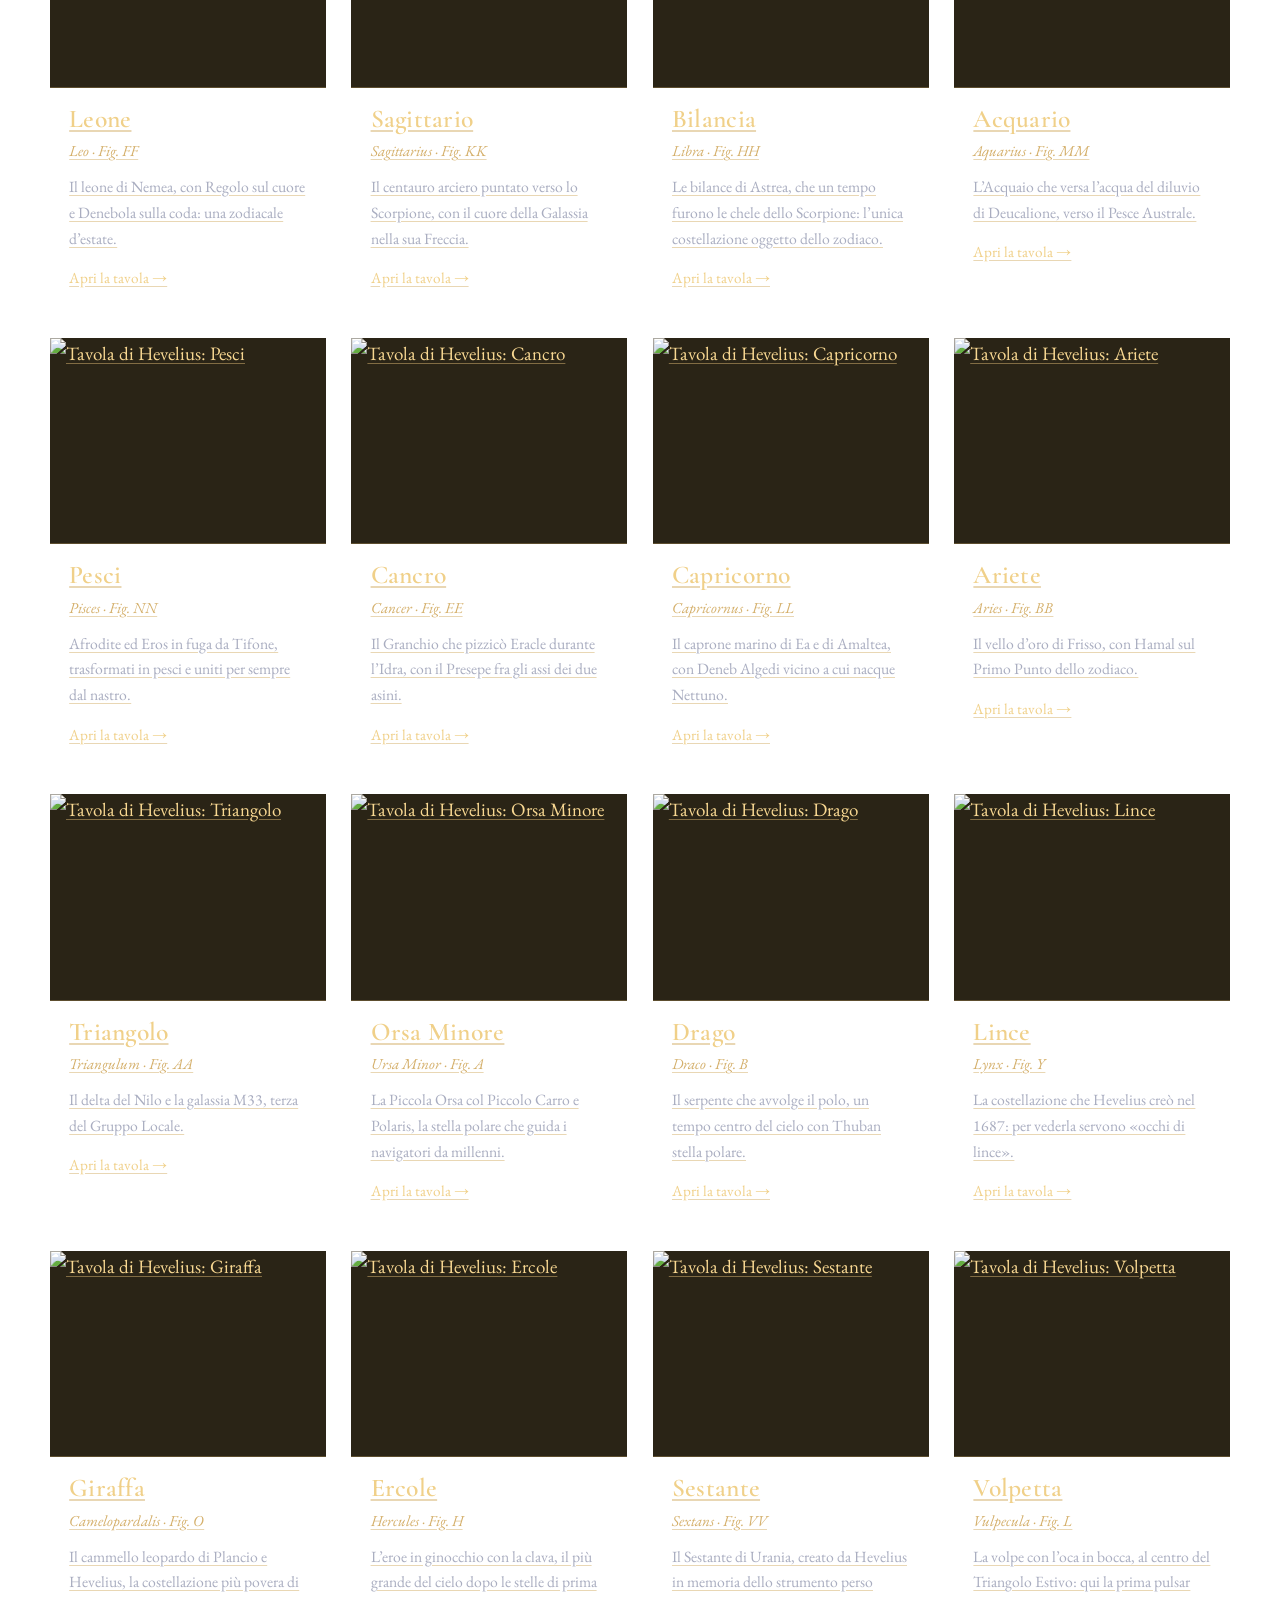
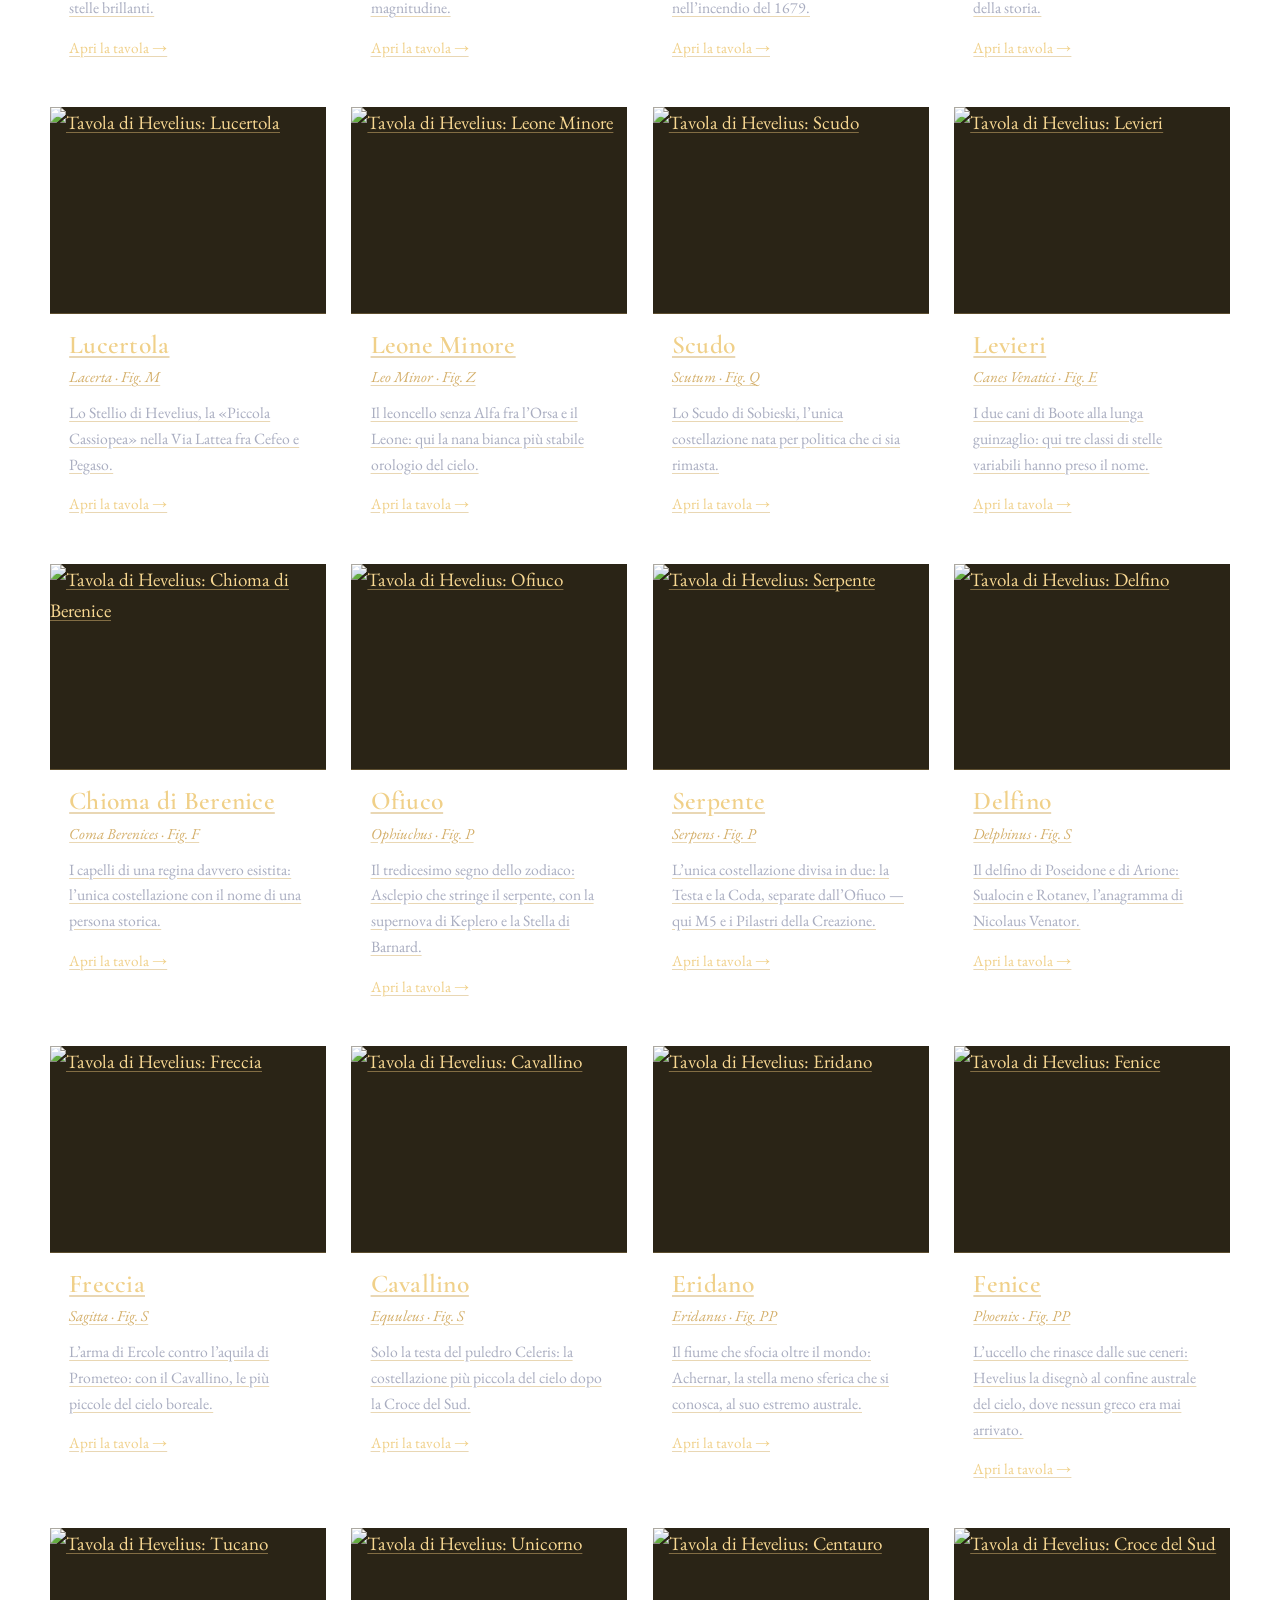
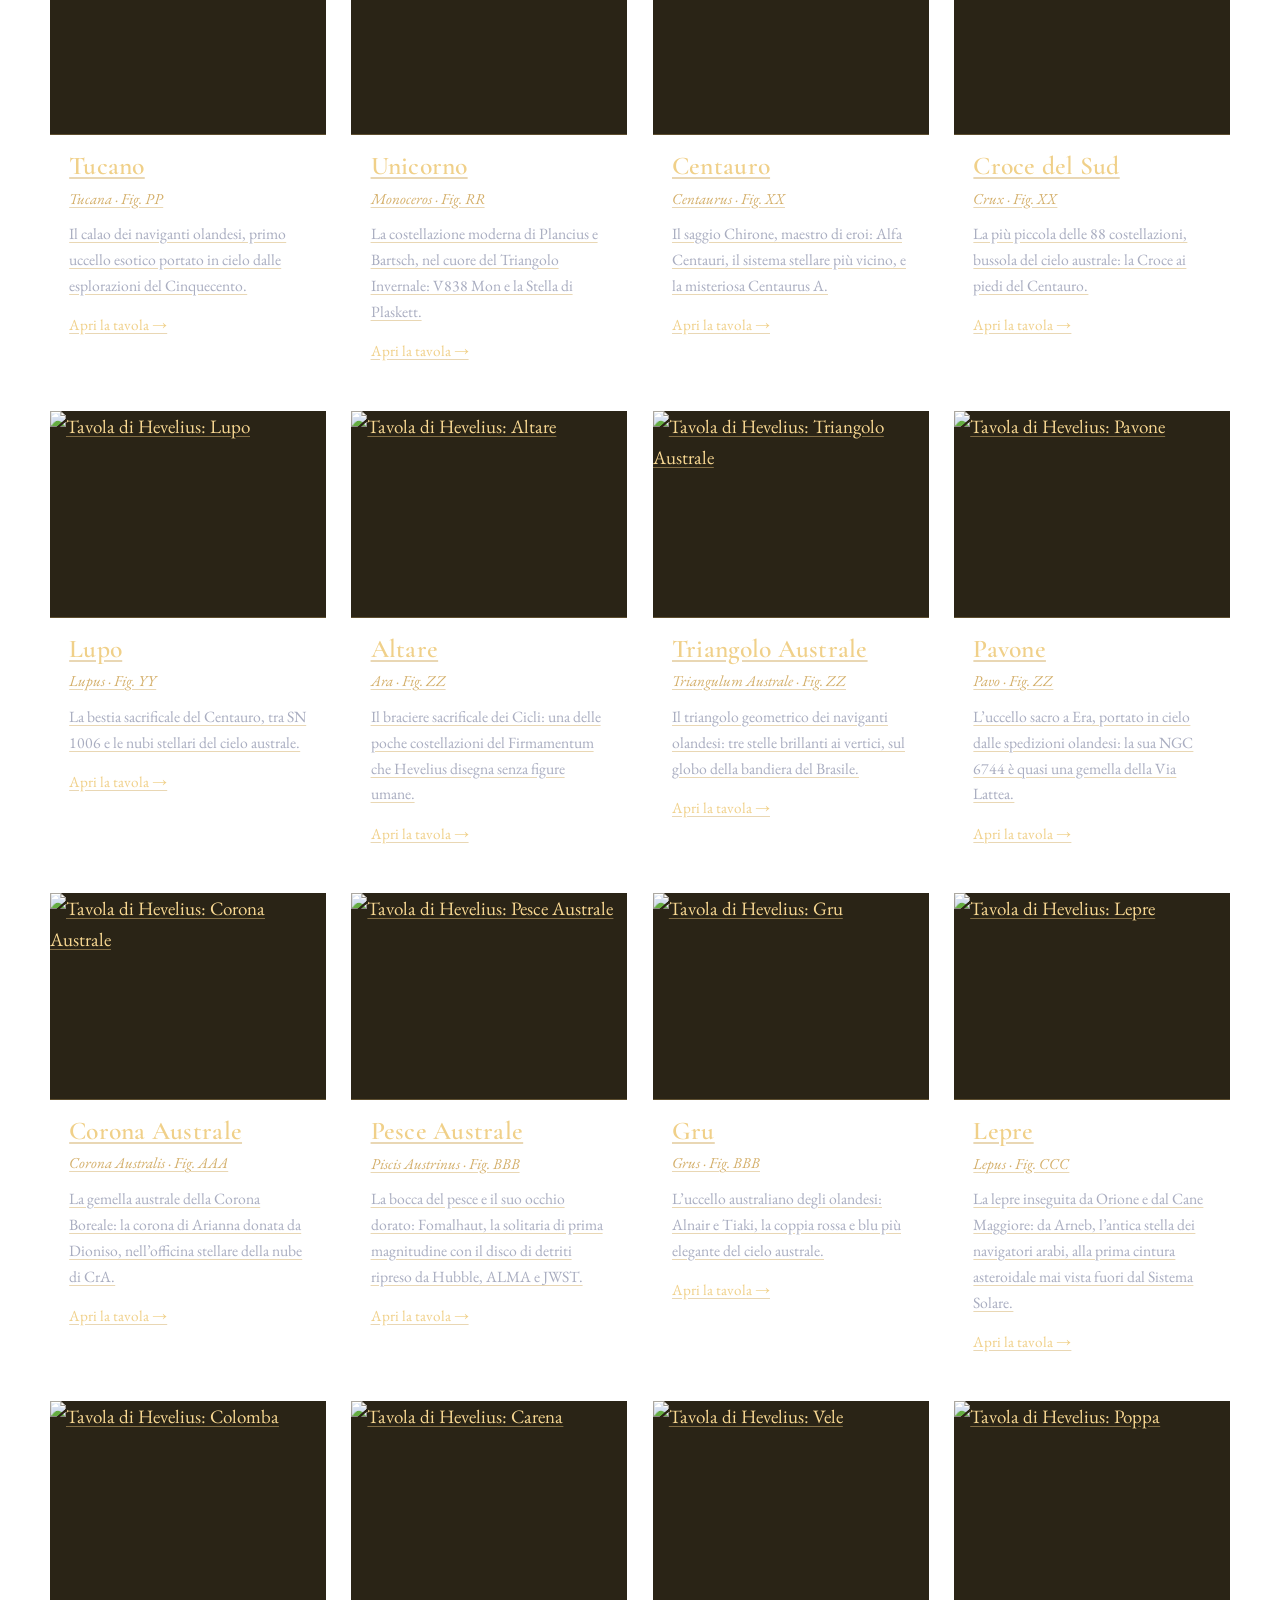
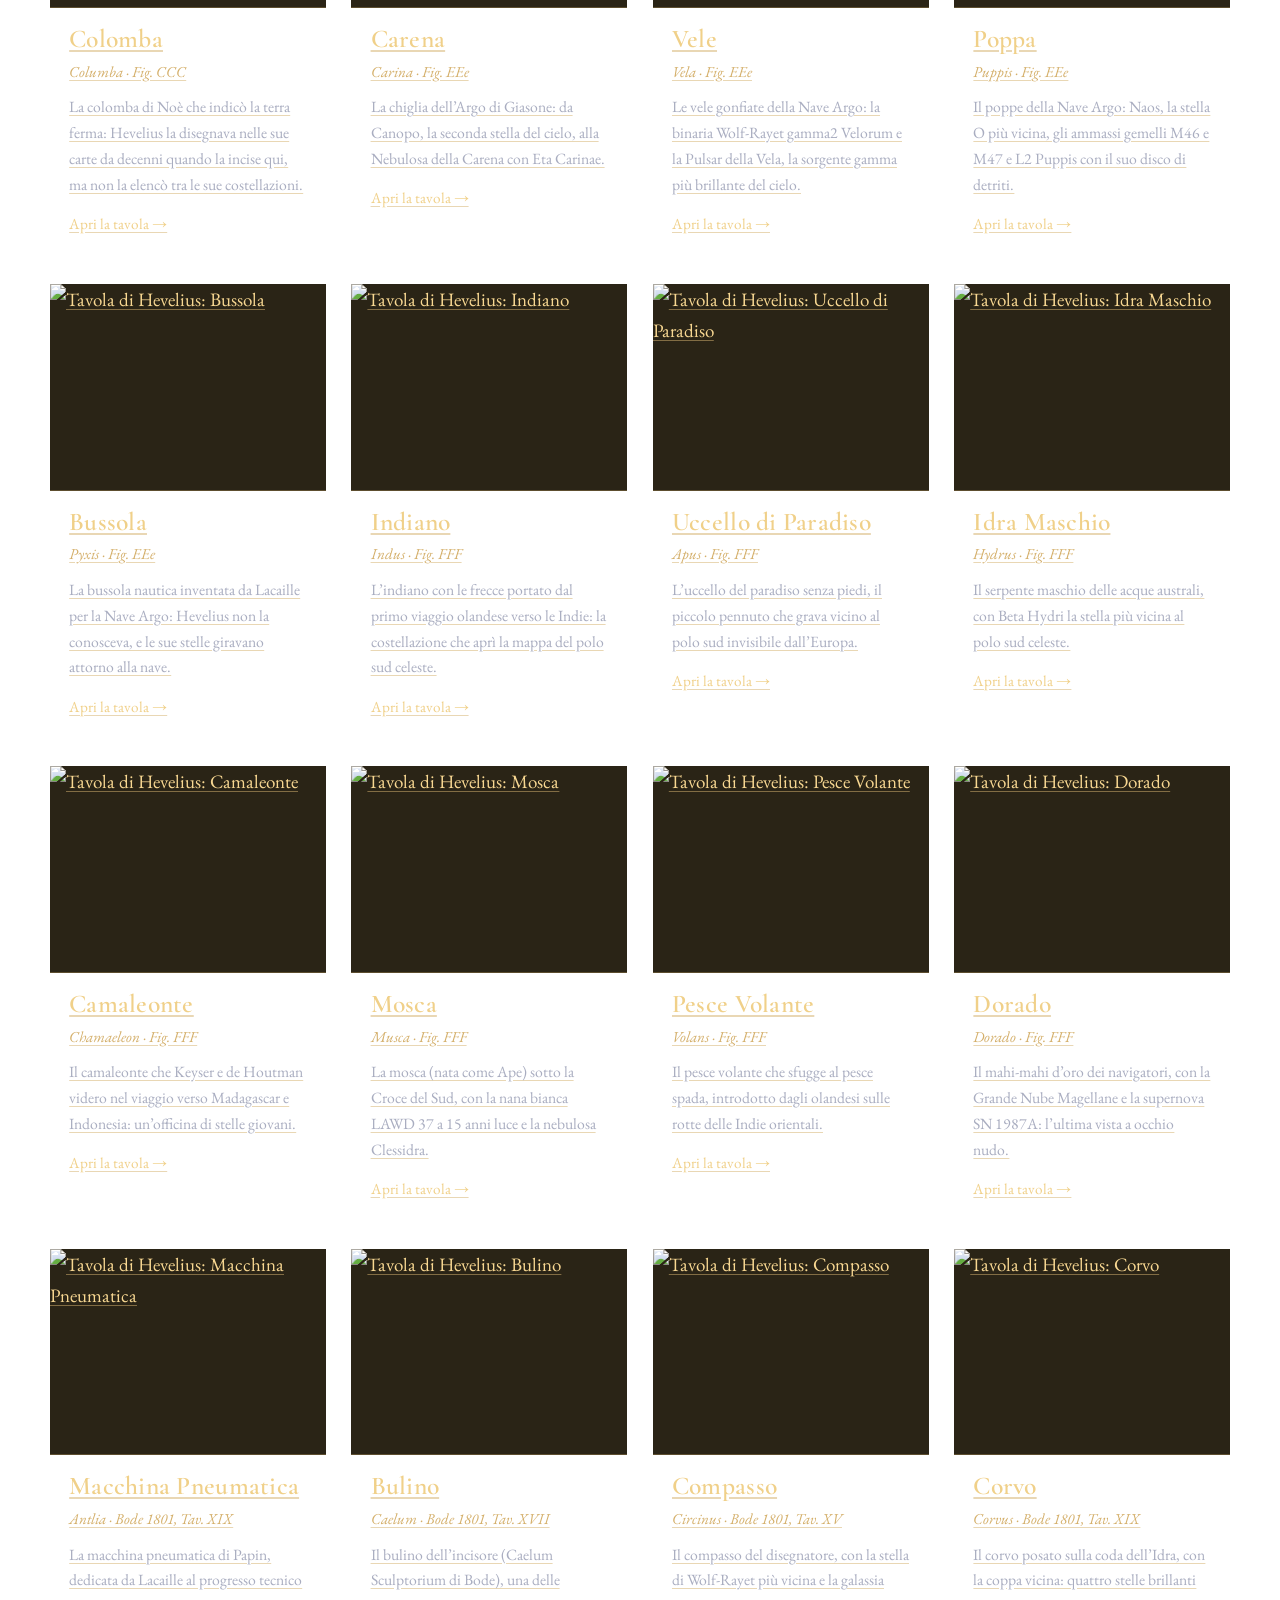
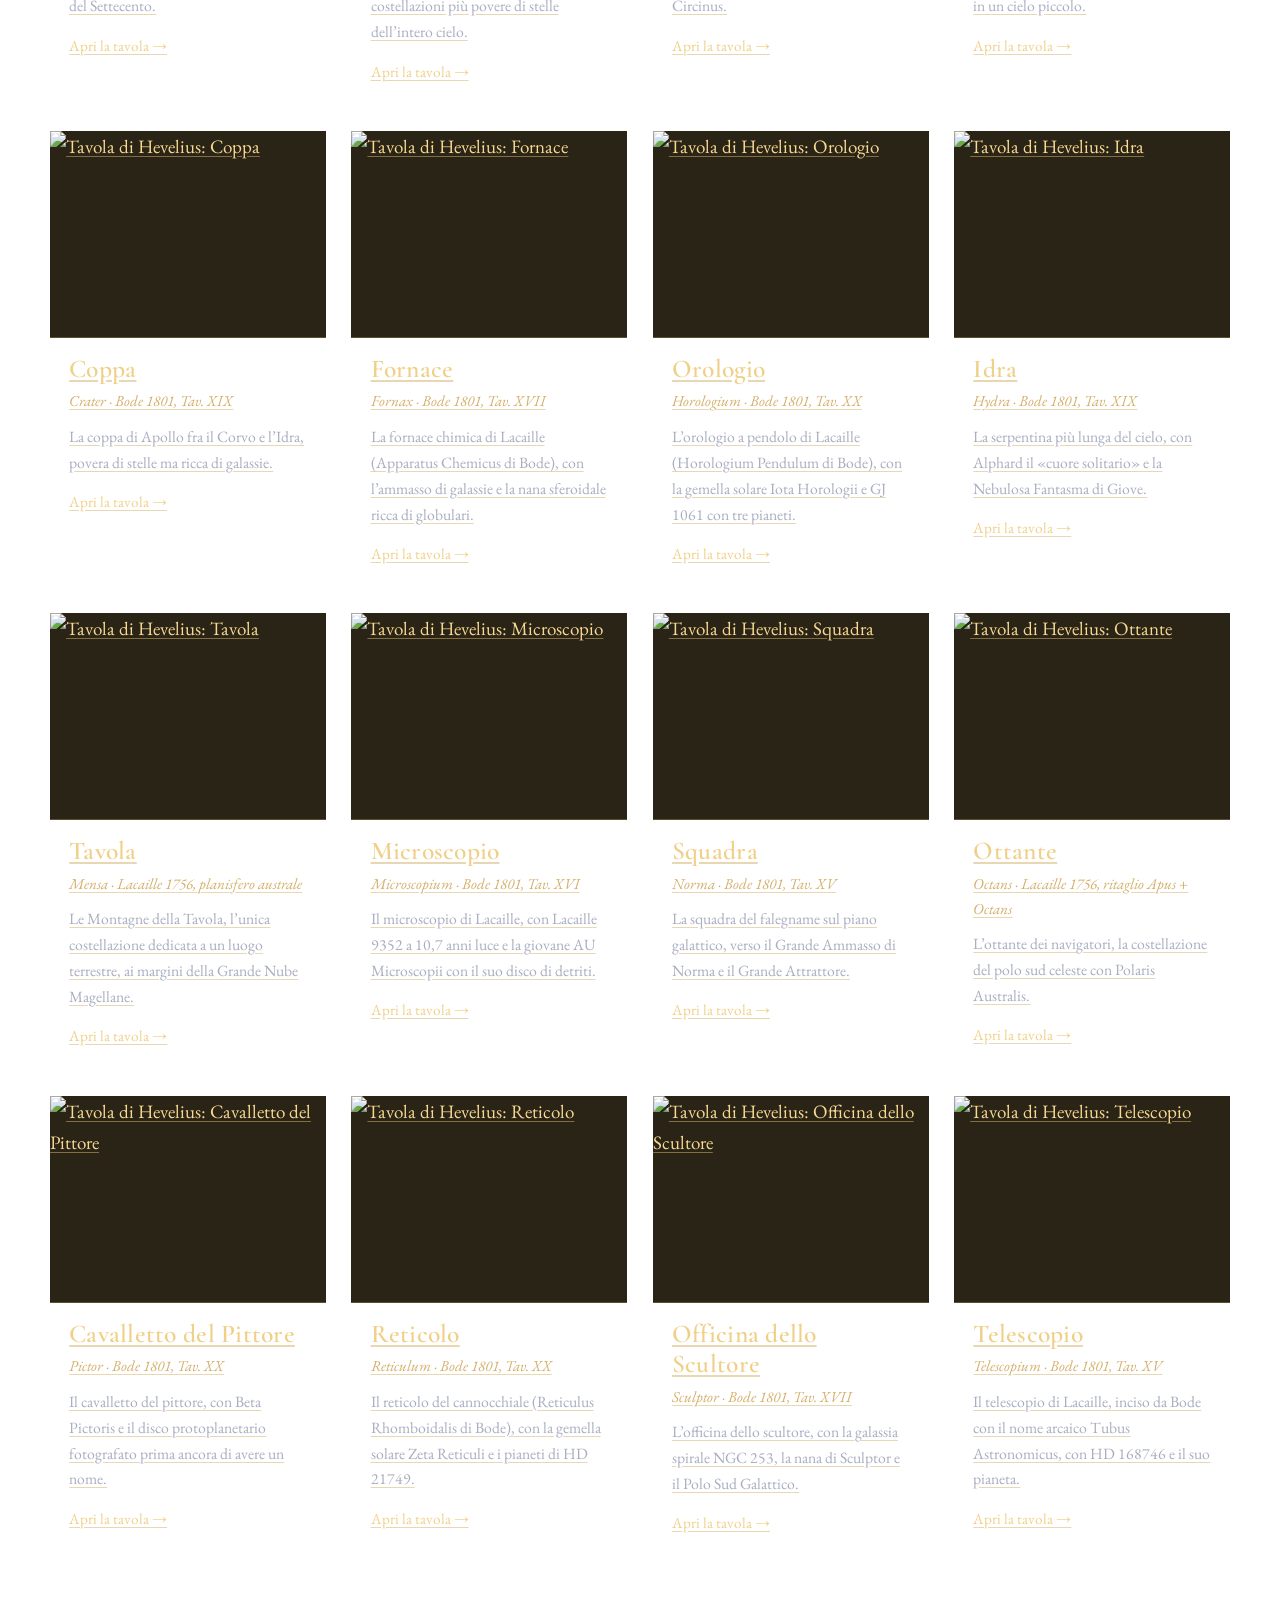
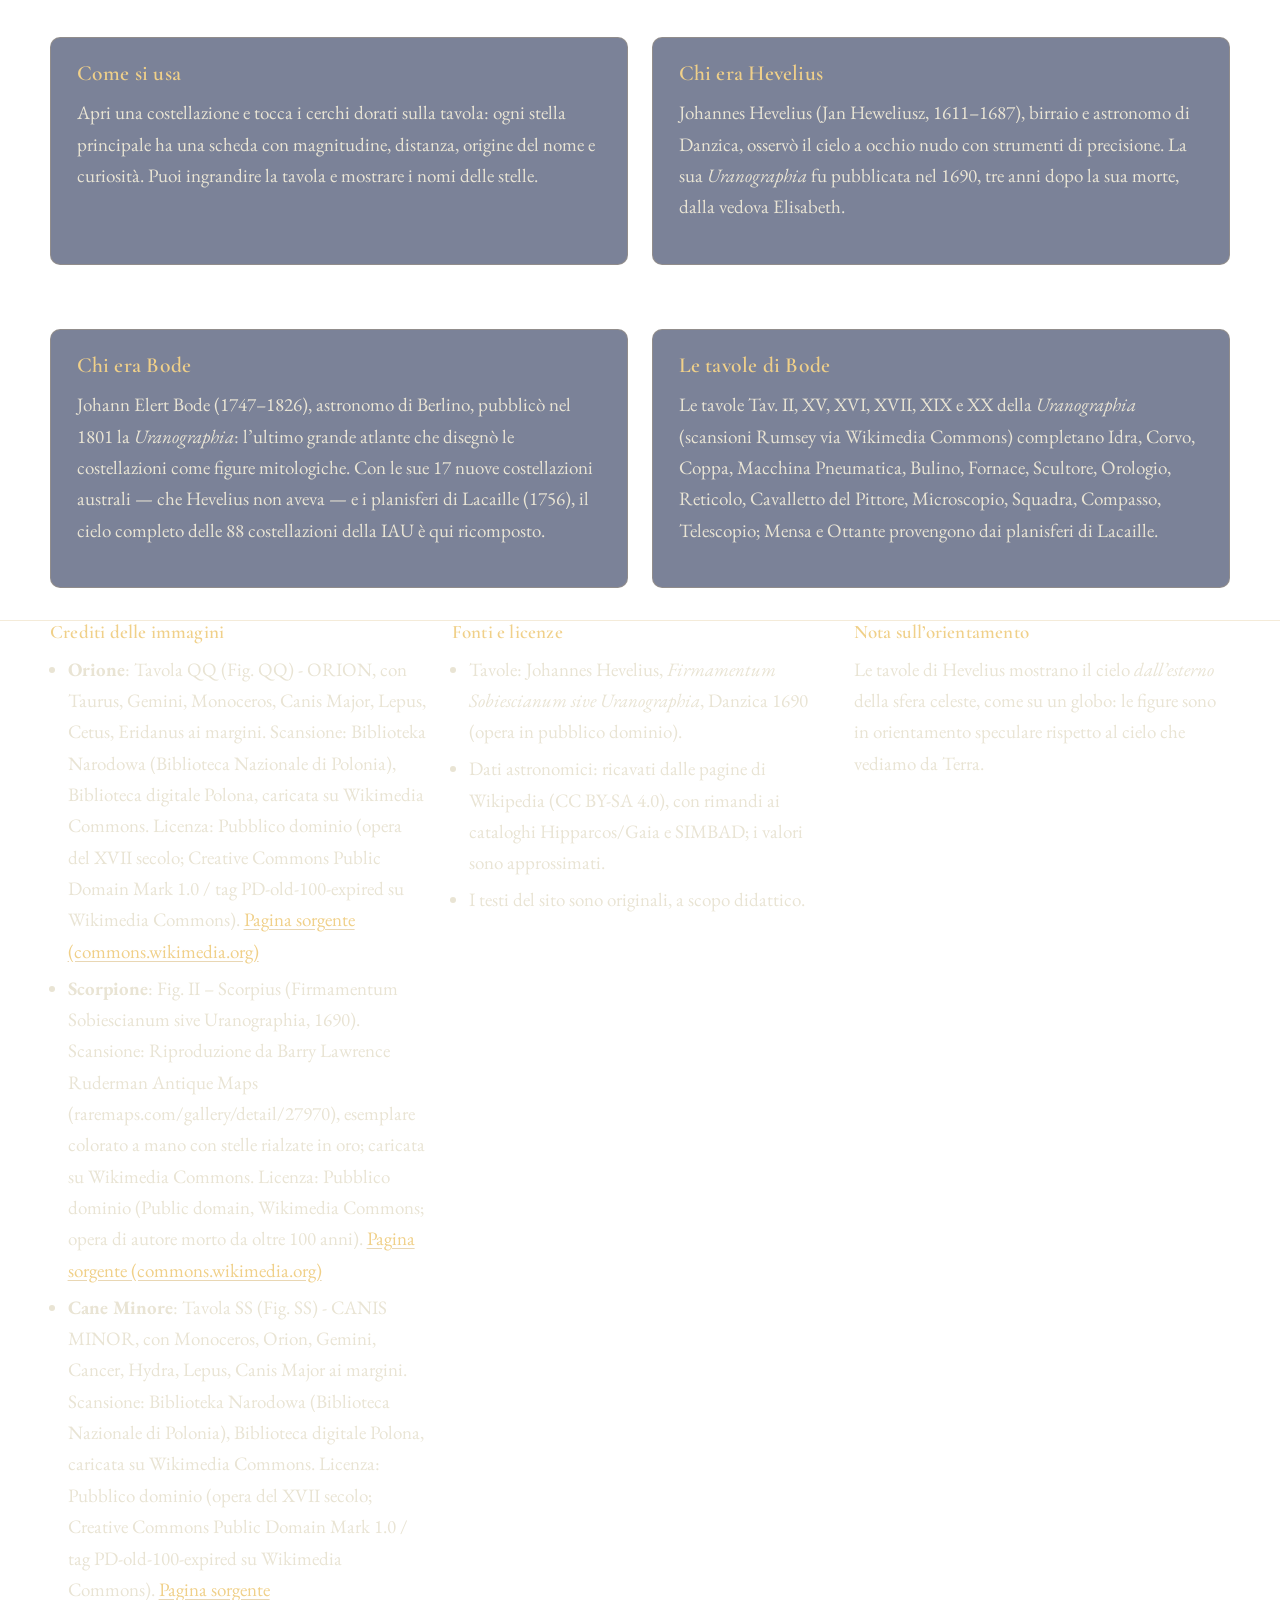
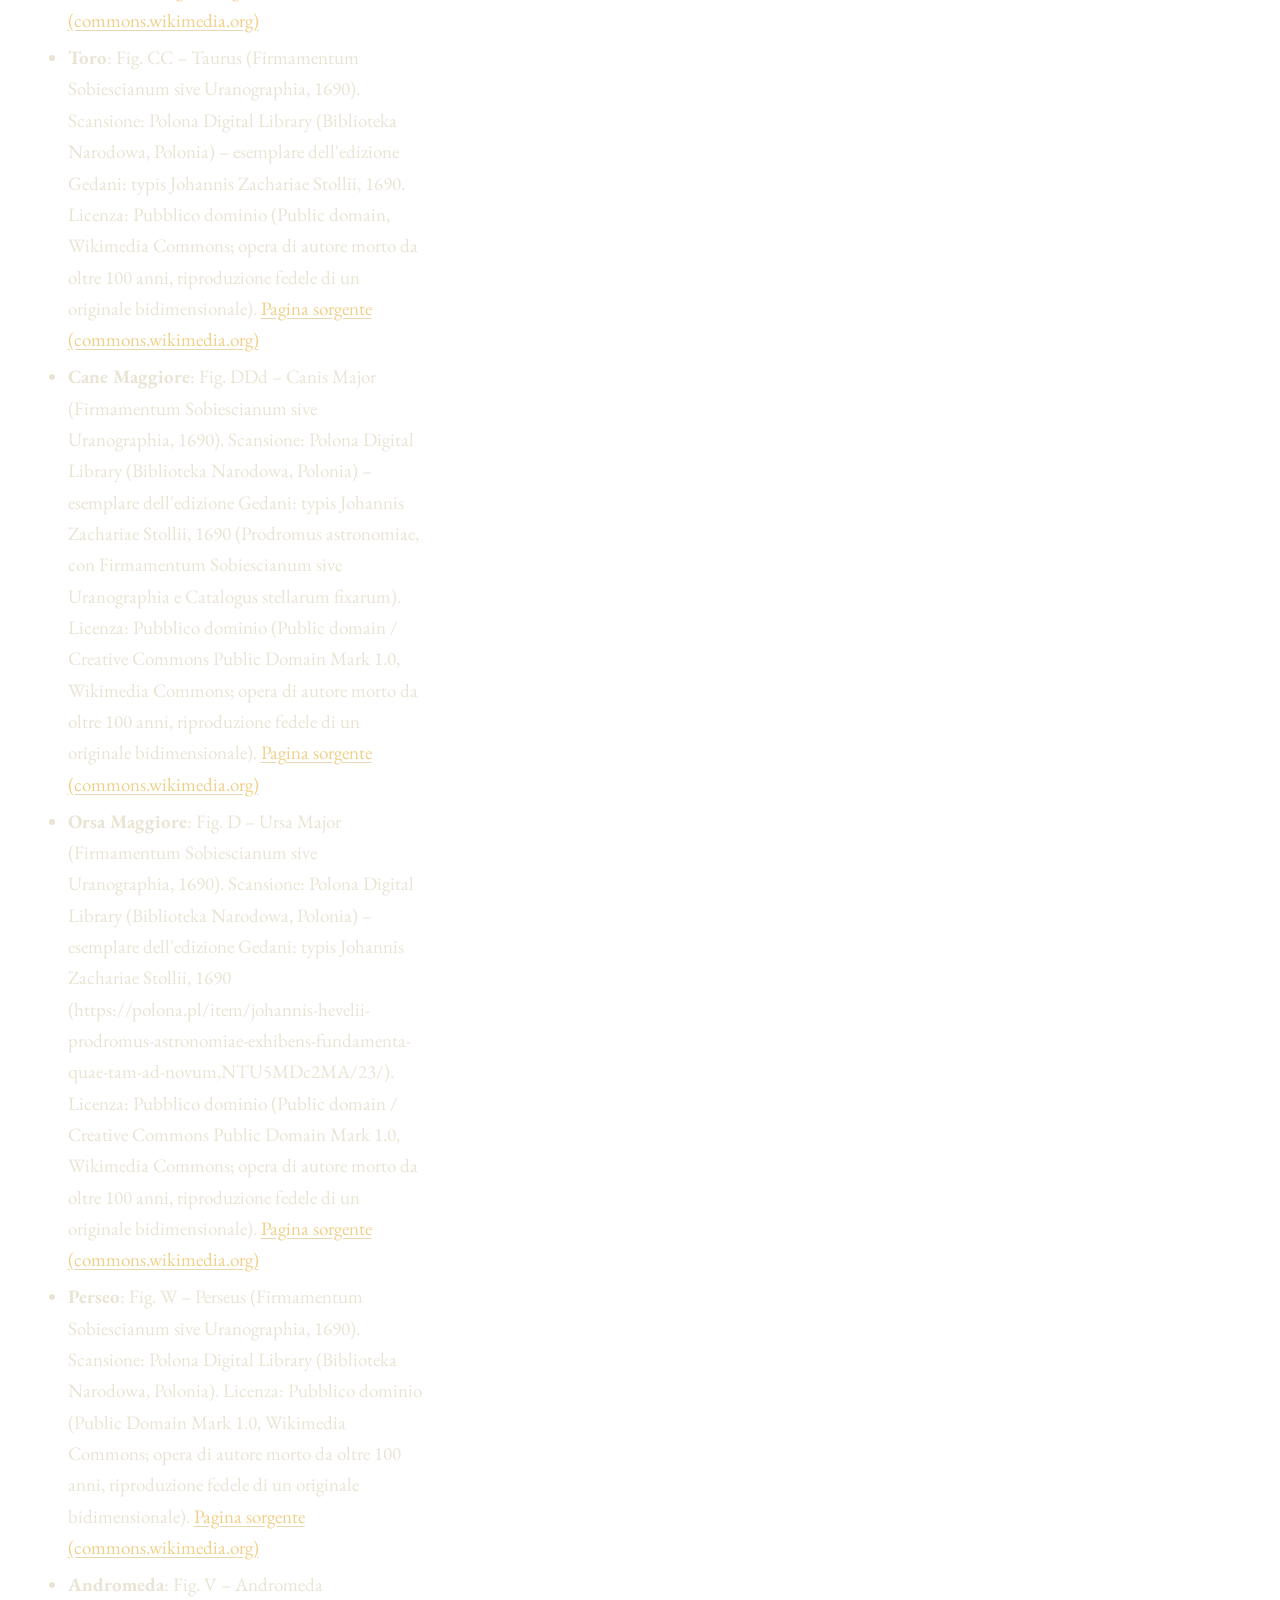
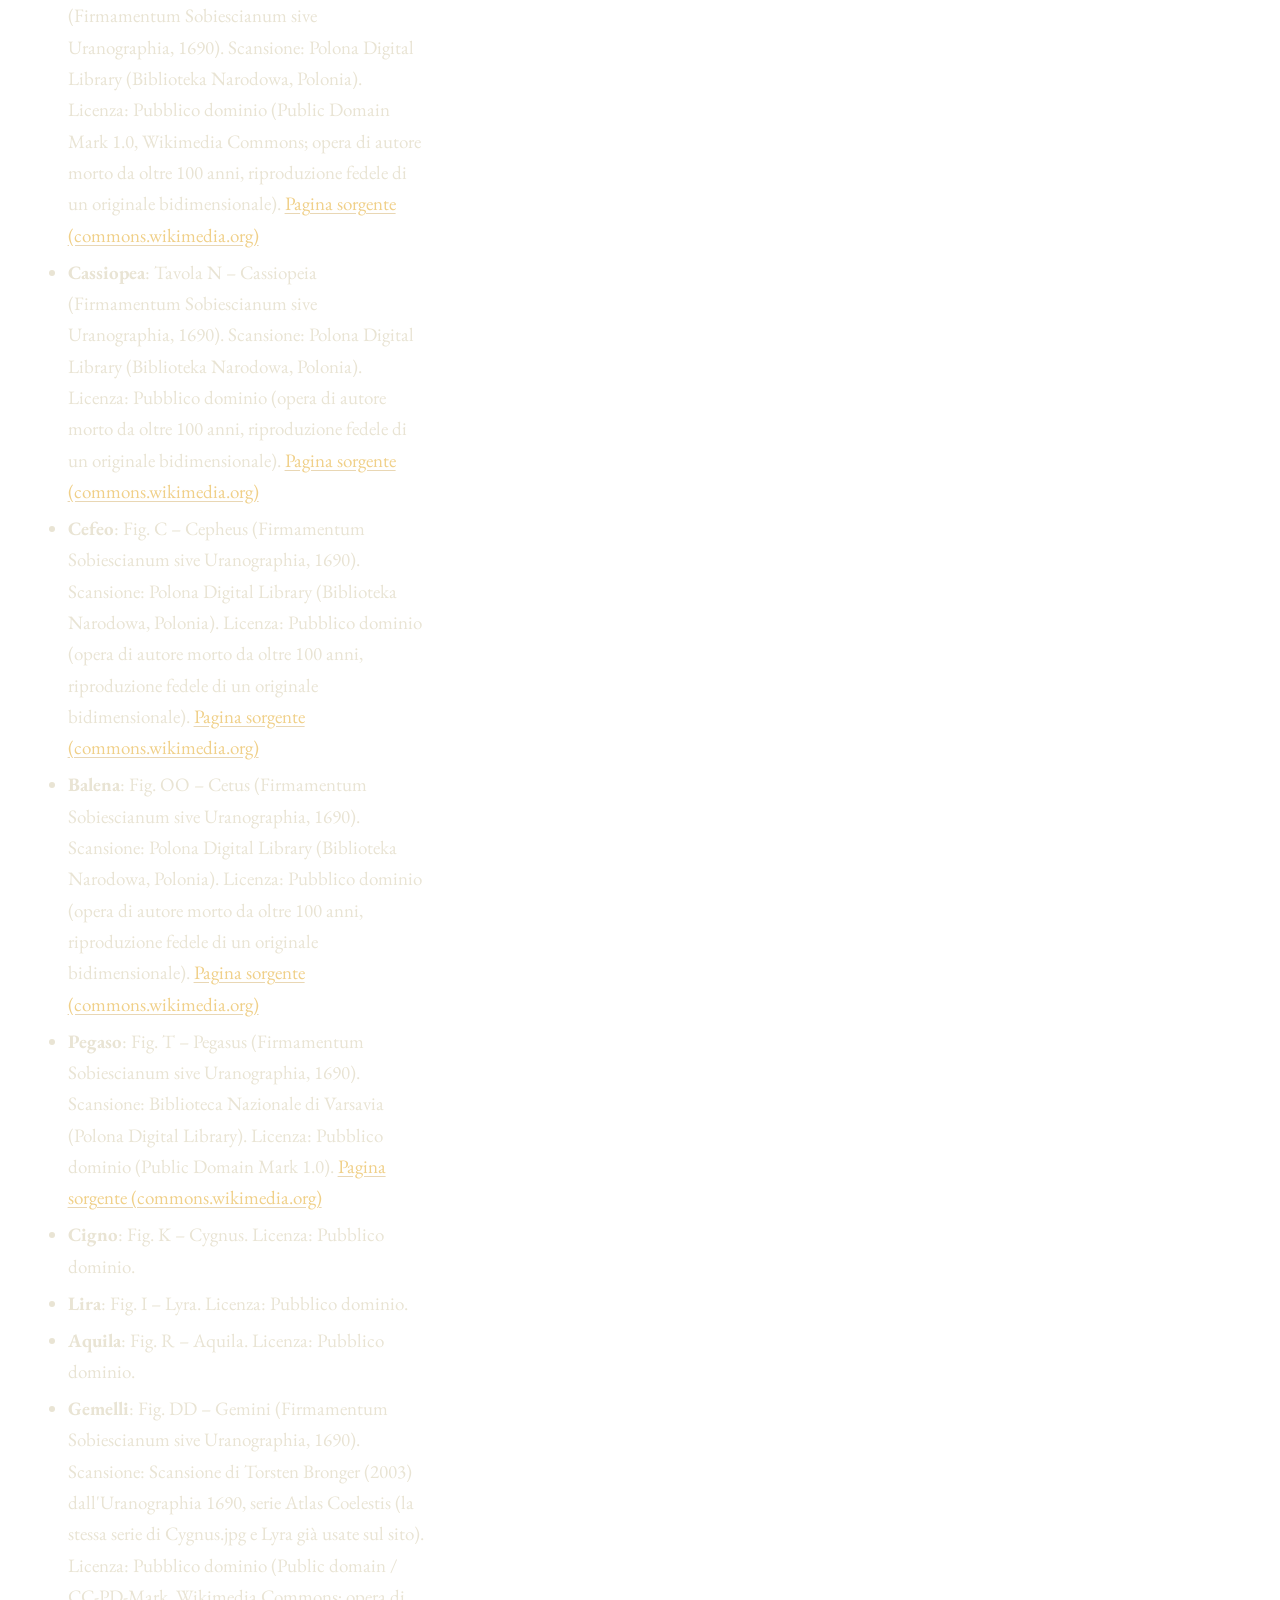
==== commit a979c184: "Home: lead su 88 costellazioni IAU + card bonus Pleiadi" ====
--- a/index.html
+++ b/index.html
@@ -29,7 +29,7 @@
   <section class="hero wrap">
     <p class="eyebrow">Johannes Hevelius · Danzica, 1690 · Johann Elert Bode · Berlino, 1801</p>
     <h1>Ottantanove tavole del cielo</h1>
-    <p class="lead">Le 70 tavole del <em>Firmamentum Sobiescianum</em> di Hevelius — l’atlante celeste più splendido del Seicento — con le 17 costellazioni che gli mancavano, completate dalle tavole della <em>Uranographia</em> di Johann Elert Bode (1801) e dai planisferi di Lacaille (1756): tutte le 88 costellazioni della IAU con stelle cliccabili, descrizioni e miti, più le Pleiadi.</p>
+    <p class="lead">Tutte le <strong>88 costellazioni</strong> dell’astronomia moderna, dalle tavole del <em>Firmamentum Sobiescianum</em> di Hevelius — l’atlante celeste più splendido del Seicento — a quelle della <em>Uranographia</em> di Johann Elert Bode (1801) e dei planisferi di Lacaille (1756): stelle cliccabili, descrizioni e miti. E come extra, una <strong>card bonus</strong> dedicata alle <a href="constellation.html?c=pleiadi">Pleiadi (M45)</a>.</p>
     <div class="ornament" aria-hidden="true">✦ ✦ ✦</div>
     <p class="muted small">Le tavole mostrano il cielo visto dall’esterno della sfera celeste: l’immagine è <strong>speculare</strong> rispetto a come lo vediamo da Terra.</p>
   </section>
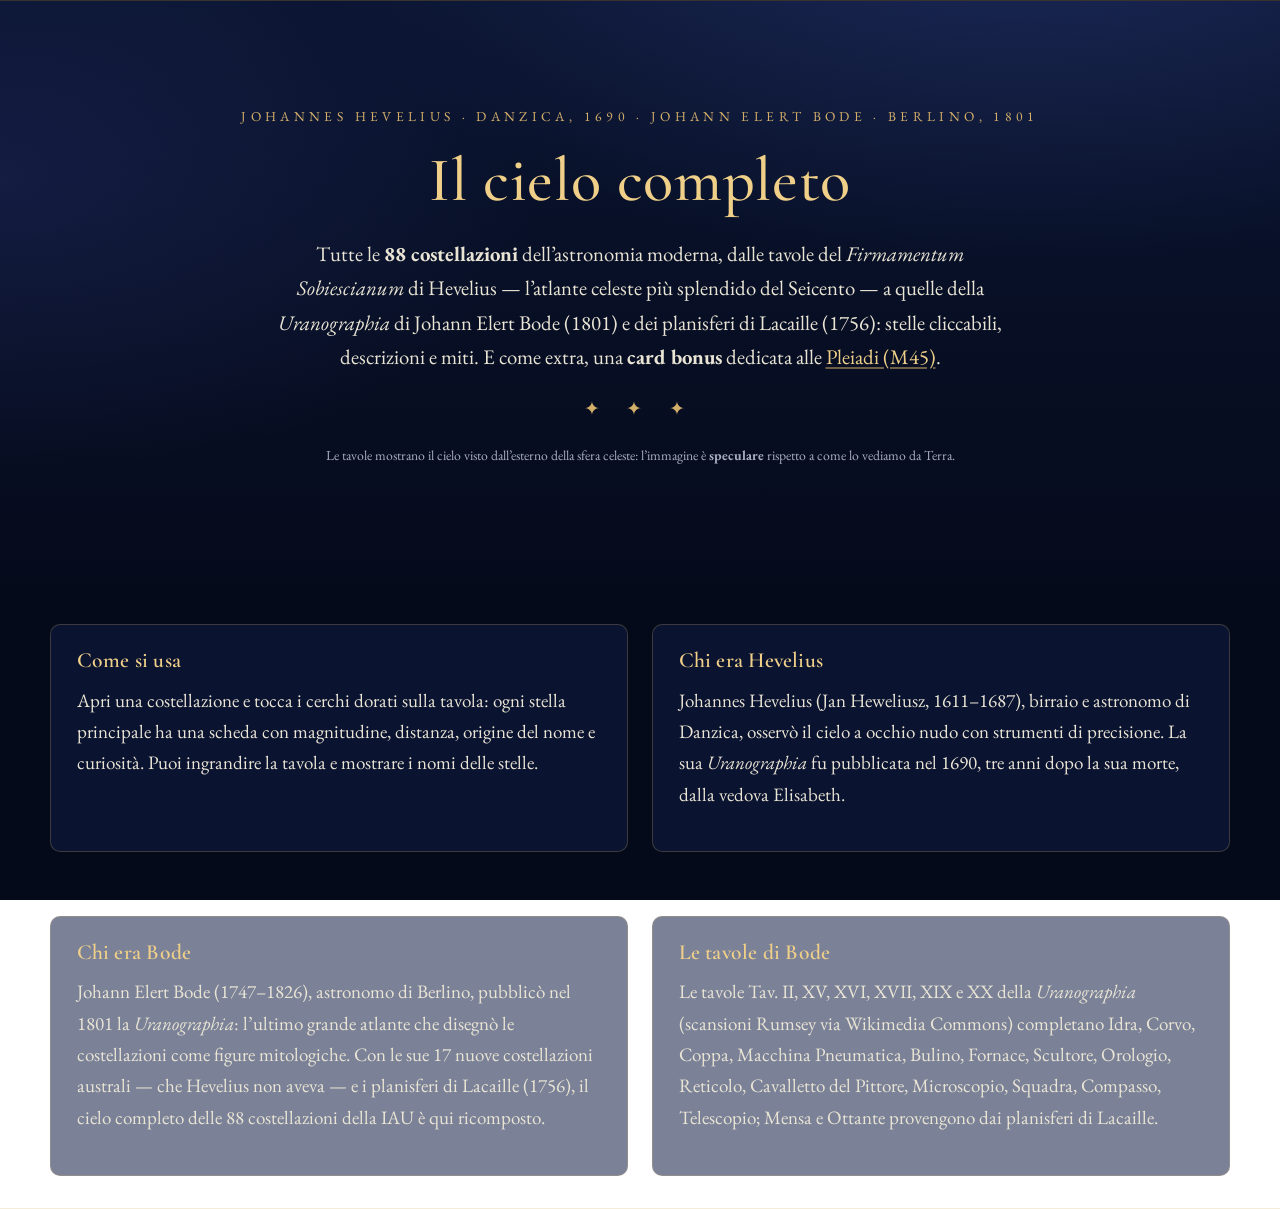
==== commit 857c32e1: "Home: H1 «Il cielo completo»" ====
--- a/index.html
+++ b/index.html
@@ -3,7 +3,7 @@
 <head>
 <meta charset="UTF-8">
 <meta name="viewport" content="width=device-width, initial-scale=1.0">
-<title>Hevelius · Bode 1801 · Ottantanove tavole del cielo 1690</title>
+<title>Hevelius · Bode 1801 · Il cielo completo — le 88 costellazioni</title>
 <meta name="description" content="Le 88 costellazioni della IAU dalle tavole di Hevelius (1690), Bode (1801) e Lacaille (1756): stelle cliccabili, descrizioni e miti.">
 <link rel="preconnect" href="https://fonts.googleapis.com">
 <link rel="preconnect" href="https://fonts.gstatic.com" crossorigin>
@@ -28,7 +28,7 @@
 <main id="main">
   <section class="hero wrap">
     <p class="eyebrow">Johannes Hevelius · Danzica, 1690 · Johann Elert Bode · Berlino, 1801</p>
-    <h1>Ottantanove tavole del cielo</h1>
+    <h1>Il cielo completo</h1>
     <p class="lead">Tutte le <strong>88 costellazioni</strong> dell’astronomia moderna, dalle tavole del <em>Firmamentum Sobiescianum</em> di Hevelius — l’atlante celeste più splendido del Seicento — a quelle della <em>Uranographia</em> di Johann Elert Bode (1801) e dei planisferi di Lacaille (1756): stelle cliccabili, descrizioni e miti. E come extra, una <strong>card bonus</strong> dedicata alle <a href="constellation.html?c=pleiadi">Pleiadi (M45)</a>.</p>
     <div class="ornament" aria-hidden="true">✦ ✦ ✦</div>
     <p class="muted small">Le tavole mostrano il cielo visto dall’esterno della sfera celeste: l’immagine è <strong>speculare</strong> rispetto a come lo vediamo da Terra.</p>
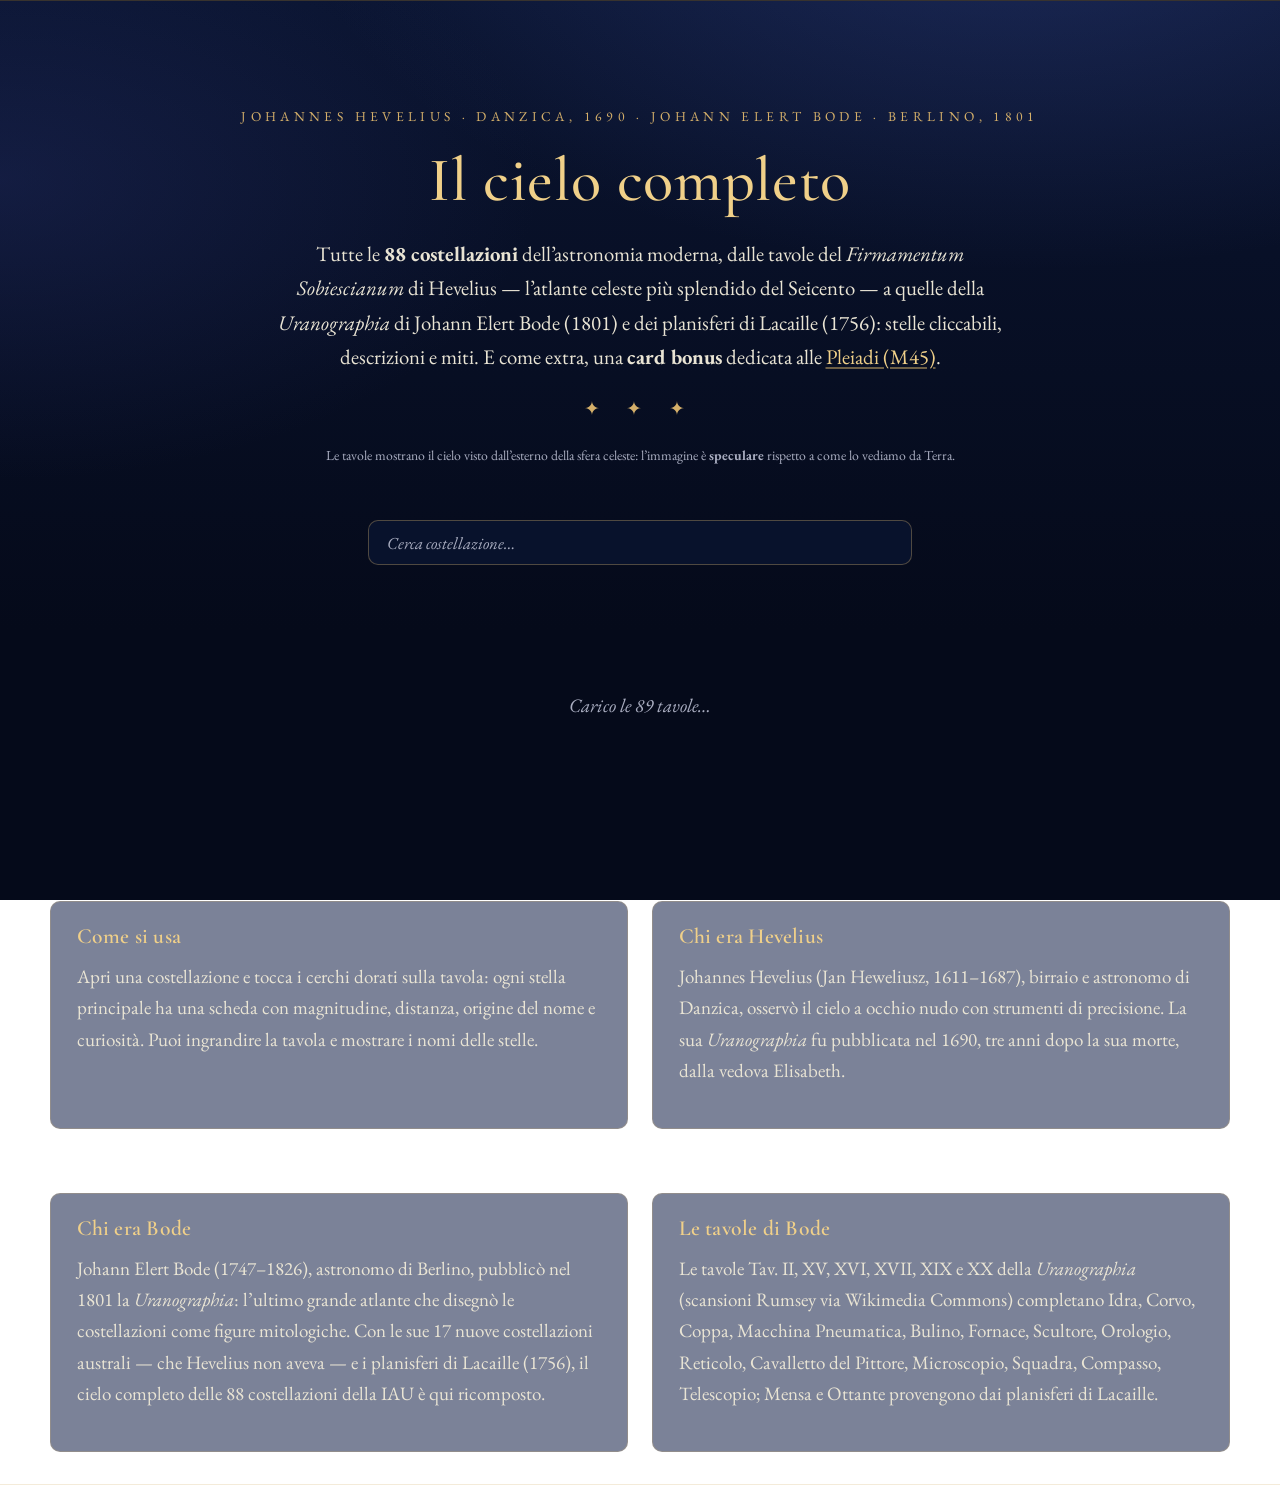
==== commit 0fde16dd: "Home: griglia miniature cliccabili + ricerca istantanea" ====
--- a/index.html
+++ b/index.html
@@ -22,6 +22,7 @@
 <link rel="stylesheet" href="css/style.part6_02.css">
 <link rel="stylesheet" href="css/style.part7_01.css">
 <link rel="stylesheet" href="css/style.part7_02.css">
+<link rel="stylesheet" href="css/style.grid.css">
 </head>
 <body data-page="home">
 <header class="site-header" id="site-header"></header>
@@ -34,9 +35,17 @@
     <p class="muted small">Le tavole mostrano il cielo visto dall’esterno della sfera celeste: l’immagine è <strong>speculare</strong> rispetto a come lo vediamo da Terra.</p>
   </section>
 
+  <section class="wrap" aria-label="Ricerca costellazioni">
+    <div class="search-bar" id="search-bar">
+      <label class="sr-only" for="search-box">Cerca una costellazione</label>
+      <input type="search" id="search-box" placeholder="Cerca costellazione…" autocomplete="off" spellcheck="false">
+    </div>
+  </section>
+
   <section class="wrap" aria-labelledby="cost-h">
     <h2 id="cost-h" class="sr-only">Le costellazioni</h2>
     <div class="cards" id="cards">
+      <div class="plate-loading" id="loading-placeholder" aria-live="polite">Carico le 89 tavole…</div>
       <noscript><p class="notice">Serve JavaScript per mostrare le tavole. In alternativa: <a href="constellation.html?c=orione">Orione</a>, <a href="constellation.html?c=scorpione">Scorpione</a>, <a href="constellation.html?c=cane_minore">Cane Minore</a>, <a href="constellation.html?c=toro">Toro</a>, <a href="constellation.html?c=cane_maggiore">Cane Maggiore</a>, <a href="constellation.html?c=orsa_maggiore">Orsa Maggiore</a>, <a href="constellation.html?c=perseo">Perseo</a>, <a href="constellation.html?c=andromeda">Andromeda</a>, <a href="constellation.html?c=cassiopea">Cassiopea</a>, <a href="constellation.html?c=cefeo">Cefeo</a>, <a href="constellation.html?c=balena">Balena</a>, <a href="constellation.html?c=pegaso">Pegaso</a>, <a href="constellation.html?c=cigno">Cigno</a>, <a href="constellation.html?c=lira">Lira</a>, <a href="constellation.html?c=aquila">Aquila</a>, <a href="constellation.html?c=gemelli">Gemelli</a>, <a href="constellation.html?c=auriga">Auriga</a>, <a href="constellation.html?c=boote">Boote</a>, <a href="constellation.html?c=corona_boreale">Corona Boreale</a>, <a href="constellation.html?c=vergine">Vergine</a>, <a href="constellation.html?c=leone">Leone</a>, <a href="constellation.html?c=sagittario">Sagittario</a>, <a href="constellation.html?c=bilancia">Bilancia</a>, <a href="constellation.html?c=acquario">Acquario</a>, <a href="constellation.html?c=pesci">Pesci</a>, <a href="constellation.html?c=cancro">Cancro</a>, <a href="constellation.html?c=capricorno">Capricorno</a>, <a href="constellation.html?c=ariete">Ariete</a>, <a href="constellation.html?c=triangolo">Triangolo</a>, <a href="constellation.html?c=orsa_minore">Orsa Minore</a>, <a href="constellation.html?c=drago">Drago</a>, <a href="constellation.html?c=lince">Lince</a>, <a href="constellation.html?c=giraffa">Giraffa</a>, <a href="constellation.html?c=ercole">Ercole</a>, <a href="constellation.html?c=sestante">Sestante</a>, <a href="constellation.html?c=volpetta">Volpetta</a>, <a href="constellation.html?c=lucertola">Lucertola</a>, <a href="constellation.html?c=leone_minore">Leone Minore</a>, <a href="constellation.html?c=scudo">Scudo</a>, <a href="constellation.html?c=levrieri">Levieri</a>, <a href="constellation.html?c=chioma">Chioma di Berenice</a>, <a href="constellation.html?c=ofiucu">Ofiuco</a>, <a href="constellation.html?c=serpente">Serpente</a>, <a href="constellation.html?c=delfino">Delfino</a>, <a href="constellation.html?c=freccia">Freccia</a>, <a href="constellation.html?c=cavallino">Cavallino</a>, <a href="constellation.html?c=eridano">Eridano</a>, <a href="constellation.html?c=fenice">Fenice</a>, <a href="constellation.html?c=tucano">Tucano</a>, <a href="constellation.html?c=unicorno">Unicorno</a>, <a href="constellation.html?c=centauro">Centauro</a>, <a href="constellation.html?c=croce_del_sud">Croce del Sud</a>, <a href="constellation.html?c=lupo">Lupo</a>, <a href="constellation.html?c=altare">Altare</a>, <a href="constellation.html?c=triangolo_australe">Triangolo Australe</a>, <a href="constellation.html?c=pavone">Pavone</a>, <a href="constellation.html?c=corona_australe">Corona Australe</a>, <a href="constellation.html?c=pesce_australe">Pesce Australe</a>, <a href="constellation.html?c=gru">Gru</a>, <a href="constellation.html?c=lepre">Lepre</a>, <a href="constellation.html?c=colomba">Colomba</a>, <a href="constellation.html?c=carena">Carena</a>, <a href="constellation.html?c=vele">Vele</a>, <a href="constellation.html?c=poppa">Poppa</a>, <a href="constellation.html?c=bussola">Bussola</a>, <a href="constellation.html?c=hydra">Idra</a>, <a href="constellation.html?c=corvus">Corvo</a>, <a href="constellation.html?c=crater">Coppa</a>, <a href="constellation.html?c=antlia">Macchina Pneumatica</a>, <a href="constellation.html?c=caelum">Bulino</a>, <a href="constellation.html?c=fornax">Fornace</a>, <a href="constellation.html?c=sculptor">Scultore</a>, <a href="constellation.html?c=horologium">Orologio</a>, <a href="constellation.html?c=reticulum">Reticolo</a>, <a href="constellation.html?c=pictor">Cavalletto del Pittore</a>, <a href="constellation.html?c=microscopium">Microscopio</a>, <a href="constellation.html?c=norma">Squadra</a>, <a href="constellation.html?c=circinus">Compasso</a>, <a href="constellation.html?c=telescopium">Telescopio</a>, <a href="constellation.html?c=mensa">Tavola del Monte Menalo</a>, <a href="constellation.html?c=octans">Ottante</a>.</p></noscript>
     </div>
   </section>
@@ -69,6 +78,7 @@
 </main>
 <footer class="site-footer" id="site-footer"></footer>
 <script src="js/app.js"></script>
+<script src="js/app.grid.js" defer></script>
 <script src="js/header_hide.js" defer></script>
 </body>
 </html>
--- a/css/style.grid.css
+++ b/css/style.grid.css
@@ -0,0 +1,158 @@
+/* =========================================================================
+   style.grid.css — Griglia miniature cliccabili + ricerca istantanea (home)
+   -------------------------------------------------------------------------
+   Nuovo file, caricato DOPO i part CSS (link in index.html dopo part7_02).
+   Stile SOLO con classi new-name (grid-*, card-mini, search-bar, is-hidden,
+   loading-placeholder): non tocca .cards/.card/.thumb usati da
+   constellation.html e star.html.
+
+   Tema (da style.part1_01.css):
+     --night-0/1/2/3 fondi, --gold #d4af6a, --gold-bright #f0d089,
+     --ink #e9e4d4, --ink-dim #a9adc0, --radius 10px,
+     --font-serif Cormorant Garamond, --font-body EB Garamond.
+   Breakpoint del sito: unico @media (max-width: 820px) (part6_01/part7_02).
+   La griglia usa: base mobile 3 col → ≥601px 4 col (tablet, 820px compreso)
+   → ≥961px 6 col desktop.
+   ========================================================================= */
+
+/* ------------------------- 1. barra di ricerca ------------------------- */
+/* Markup di st3: <div class="search-bar" id="search-bar"><input id="search-box">
+   (.grid-search è l'alias della stessa barra, per uso futuro) */
+.search-bar,
+.grid-search {
+  max-width: 34rem;
+  margin: 0 auto 1.6rem;
+}
+
+#search-box,
+.grid-search input {
+  width: 100%;
+  padding: .65rem 1.1rem;
+  font-family: var(--font-body);
+  font-size: 1.05rem;
+  color: var(--ink);
+  background: rgba(10, 20, 48, .85);
+  border: 1px solid rgba(212, 175, 106, .35);
+  border-radius: var(--radius);
+  outline: none;
+  transition: border-color .15s, box-shadow .15s;
+}
+#search-box::placeholder,
+.grid-search input::placeholder { color: var(--ink-dim); font-style: italic; }
+
+#search-box:focus,
+.grid-search input:focus {
+  border-color: var(--gold);
+  box-shadow: 0 0 0 1px rgba(212, 175, 106, .4), 0 0 14px rgba(212, 175, 106, .18);
+}
+
+/* ------------------------- 2. griglia delle card ------------------------ */
+/* Markup di st3/st4: #cards è il container (class .cards legacy sovrascritta);
+   le card sono <a class="grid-card"> (app.grid.js). .cards-grid è l'alias. */
+#cards,
+.cards-grid {
+  display: grid;
+  grid-template-columns: repeat(3, 1fr);
+  gap: 12px;
+  margin: 1.5rem 0 3rem;
+}
+
+@media (min-width: 601px) {
+  #cards, .cards-grid { grid-template-columns: repeat(4, 1fr); }
+}
+@media (min-width: 961px) {
+  #cards, .cards-grid { grid-template-columns: repeat(6, 1fr); }
+}
+
+/* ------------------------- 3. card miniatura ---------------------------- */
+.grid-card,
+.card-mini {
+  display: flex;
+  flex-direction: column;
+  background: linear-gradient(180deg, rgba(26, 42, 92, .55), rgba(16, 29, 68, .55));
+  border: 1px solid rgba(212, 175, 106, .25);
+  border-radius: 8px;
+  overflow: hidden;
+  text-decoration: none;
+  color: var(--ink);
+  transition: transform .15s, border-color .15s, box-shadow .15s;
+}
+.grid-card:hover, .grid-card:focus-visible,
+.card-mini:hover, .card-mini:focus-visible {
+  transform: translateY(-2px);
+  border-color: var(--gold);
+  box-shadow: 0 6px 18px rgba(0, 0, 0, .5), 0 0 0 1px rgba(212, 175, 106, .25);
+  color: var(--ink);
+}
+
+/* immagine: box fisso 3/4, contain su fondo scuro — la carta beige delle
+   tavole risalta senza salti di layout (aspect delle tavole variabile) */
+.grid-card img,
+.card-mini img {
+  display: block;
+  width: 100%;
+  aspect-ratio: 3 / 4;
+  object-fit: contain;
+  background: var(--night-0);
+  border-bottom: 1px solid rgba(212, 175, 106, .2);
+}
+
+/* titolo: Cormorant Garamond, max 2 righe con ellipsis */
+.grid-card .card-mini-title,
+.card-mini .card-mini-title {
+  display: -webkit-box;
+  -webkit-line-clamp: 2;
+  -webkit-box-orient: vertical;
+  overflow: hidden;
+  padding: .45rem .5rem .55rem;
+  font-family: var(--font-serif);
+  font-size: 14px;
+  line-height: 1.3;
+  text-align: center;
+  color: var(--ink);
+  min-height: calc(14px * 1.3 * 2 + .45rem + .45rem); /* 2 righe: card allineate */
+}
+
+/* filtro ricerca: classe toggolata da app.grid.js, nessun re-render */
+.grid-card.is-hidden, .card-mini.is-hidden { display: none; }
+
+/* ------------------------- 4. segnaposto caricamento -------------------- */
+/* Markup di st3: <div class="plate-loading" id="loading-placeholder">.
+   .plate-loading esiste già nei part (padding 4rem, centrato): qui si
+   limita l'altezza a una riga di card e si aggiunge il pulse. */
+#loading-placeholder,
+.loading-placeholder {
+  grid-column: 1 / -1;
+  min-height: 230px;                 /* circa una riga di card mobile */
+  display: flex;
+  align-items: center;
+  justify-content: center;
+  padding: 1rem;
+  color: var(--ink-dim);
+  font-style: italic;
+  animation: grid-pulse 1.6s ease-in-out infinite;
+}
+@keyframes grid-pulse {
+  0%, 100% { opacity: 1; }
+  50%      { opacity: .55; }
+}
+
+/* ------------------------- 5. zero risultati ---------------------------- */
+/* Inserito da app.grid.js come sibling di #cards */
+.grid-empty {
+  margin: 0 0 2rem;
+  padding: 1.2rem 1rem;
+  text-align: center;
+  color: var(--ink-dim);
+  font-style: italic;
+}
+
+/* ------------------------- 6. responsive / a11y ------------------------- */
+@media (max-width: 820px) {
+  #loading-placeholder, .loading-placeholder { min-height: 200px; }
+}
+
+@media (prefers-reduced-motion: reduce) {
+  #loading-placeholder, .loading-placeholder { animation: none; }
+  .grid-card, .card-mini { transition: none; }
+}
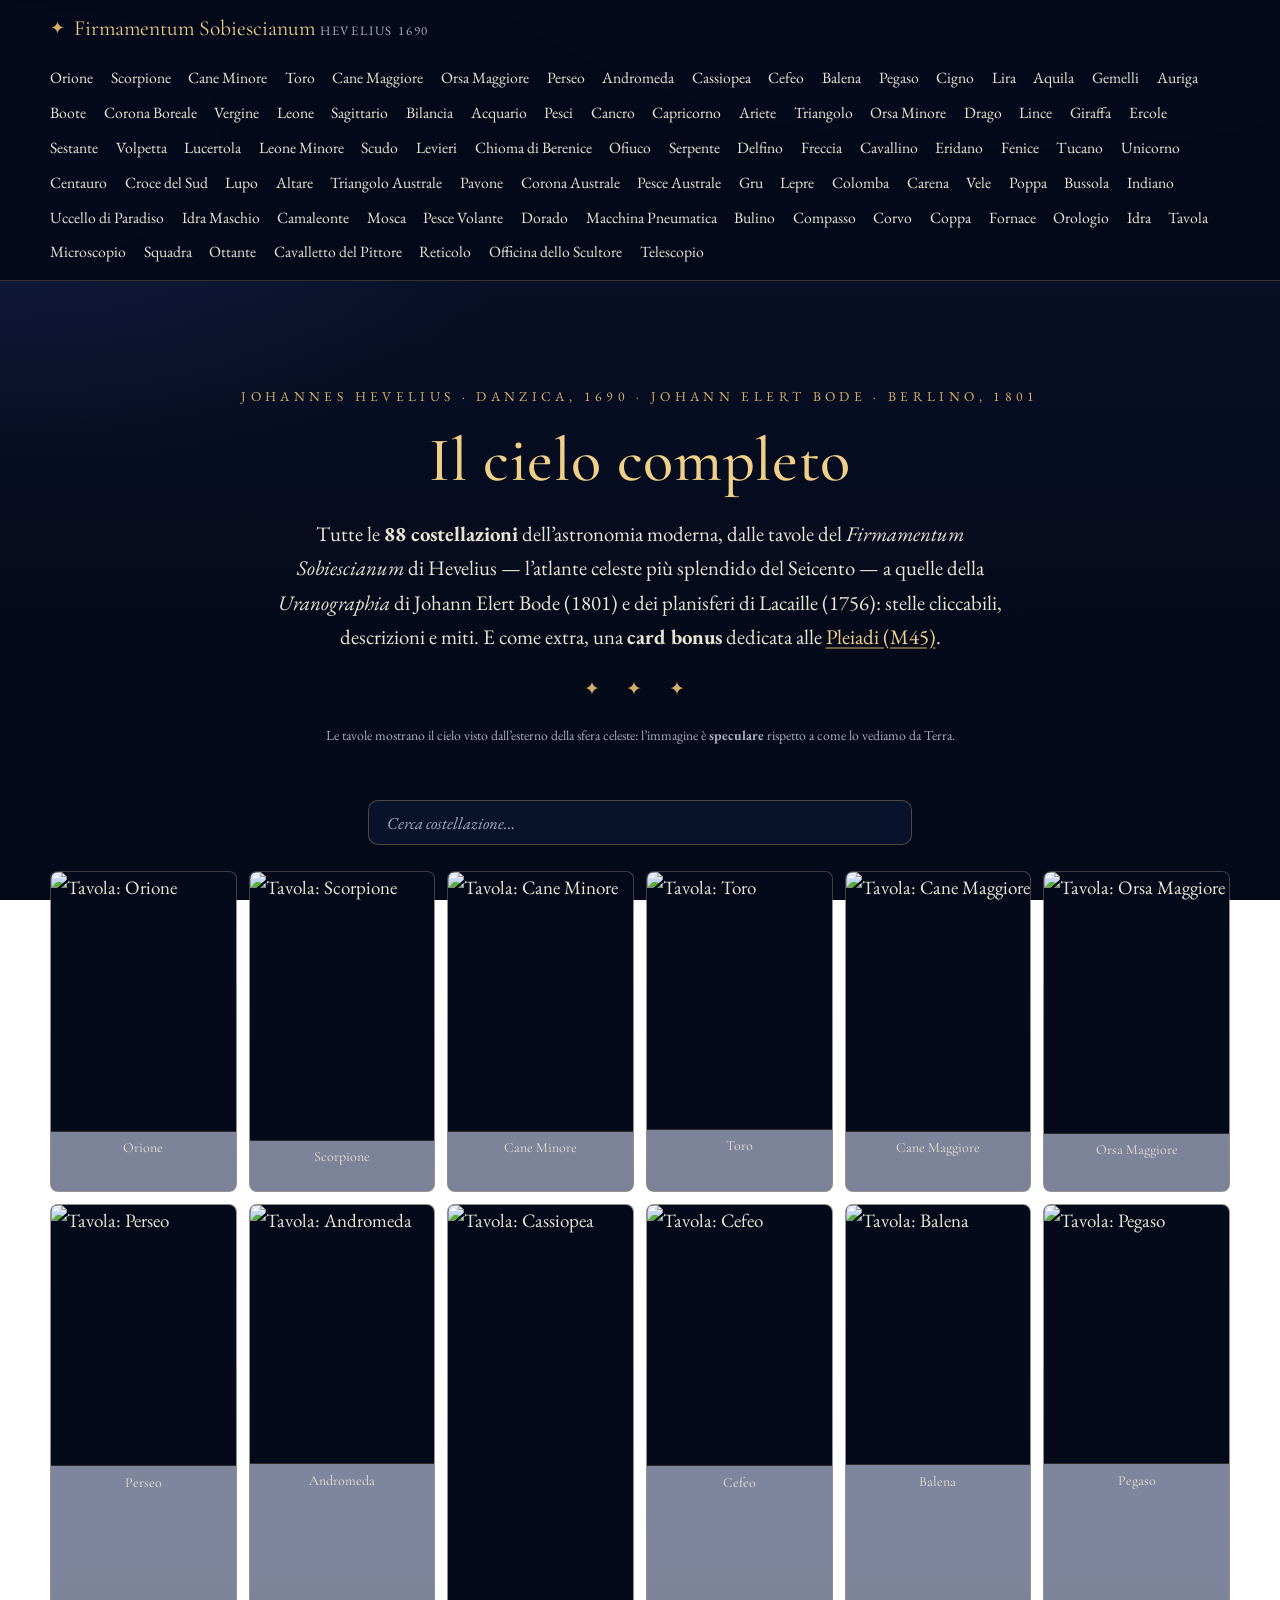
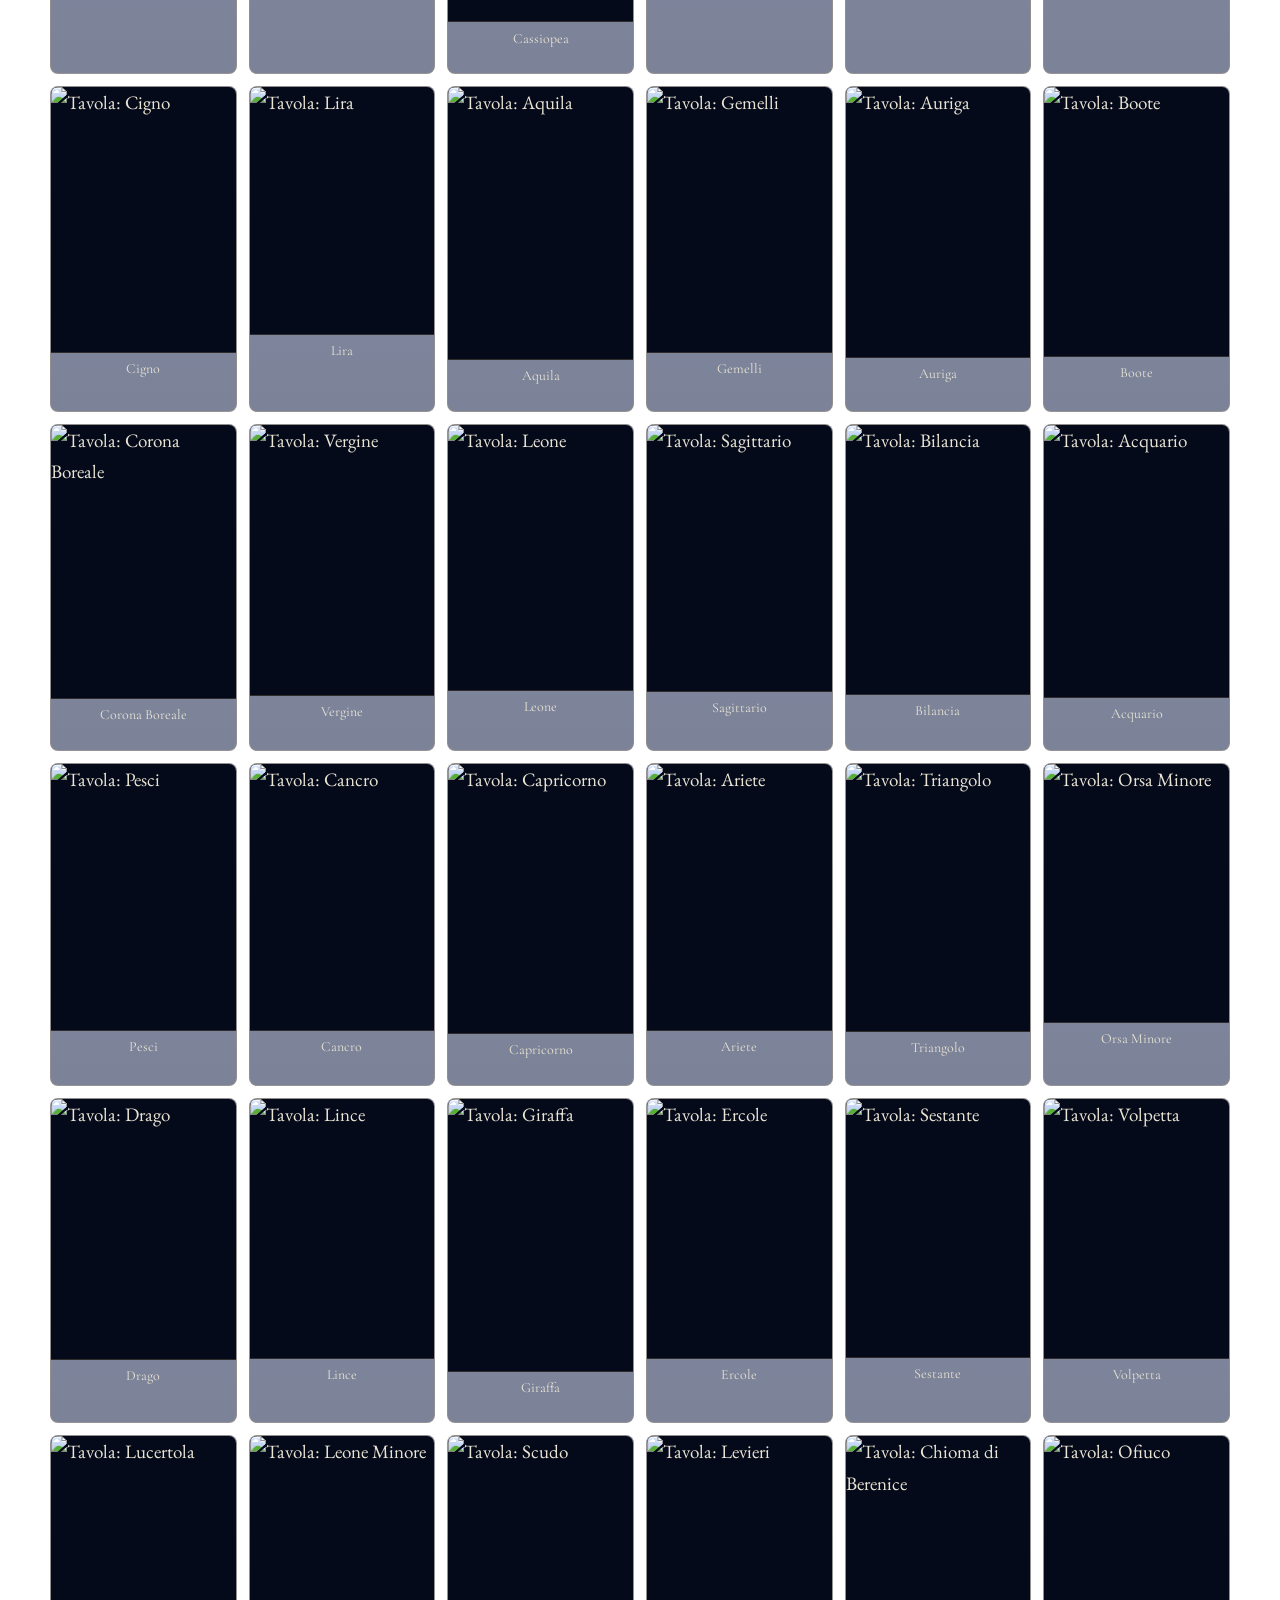
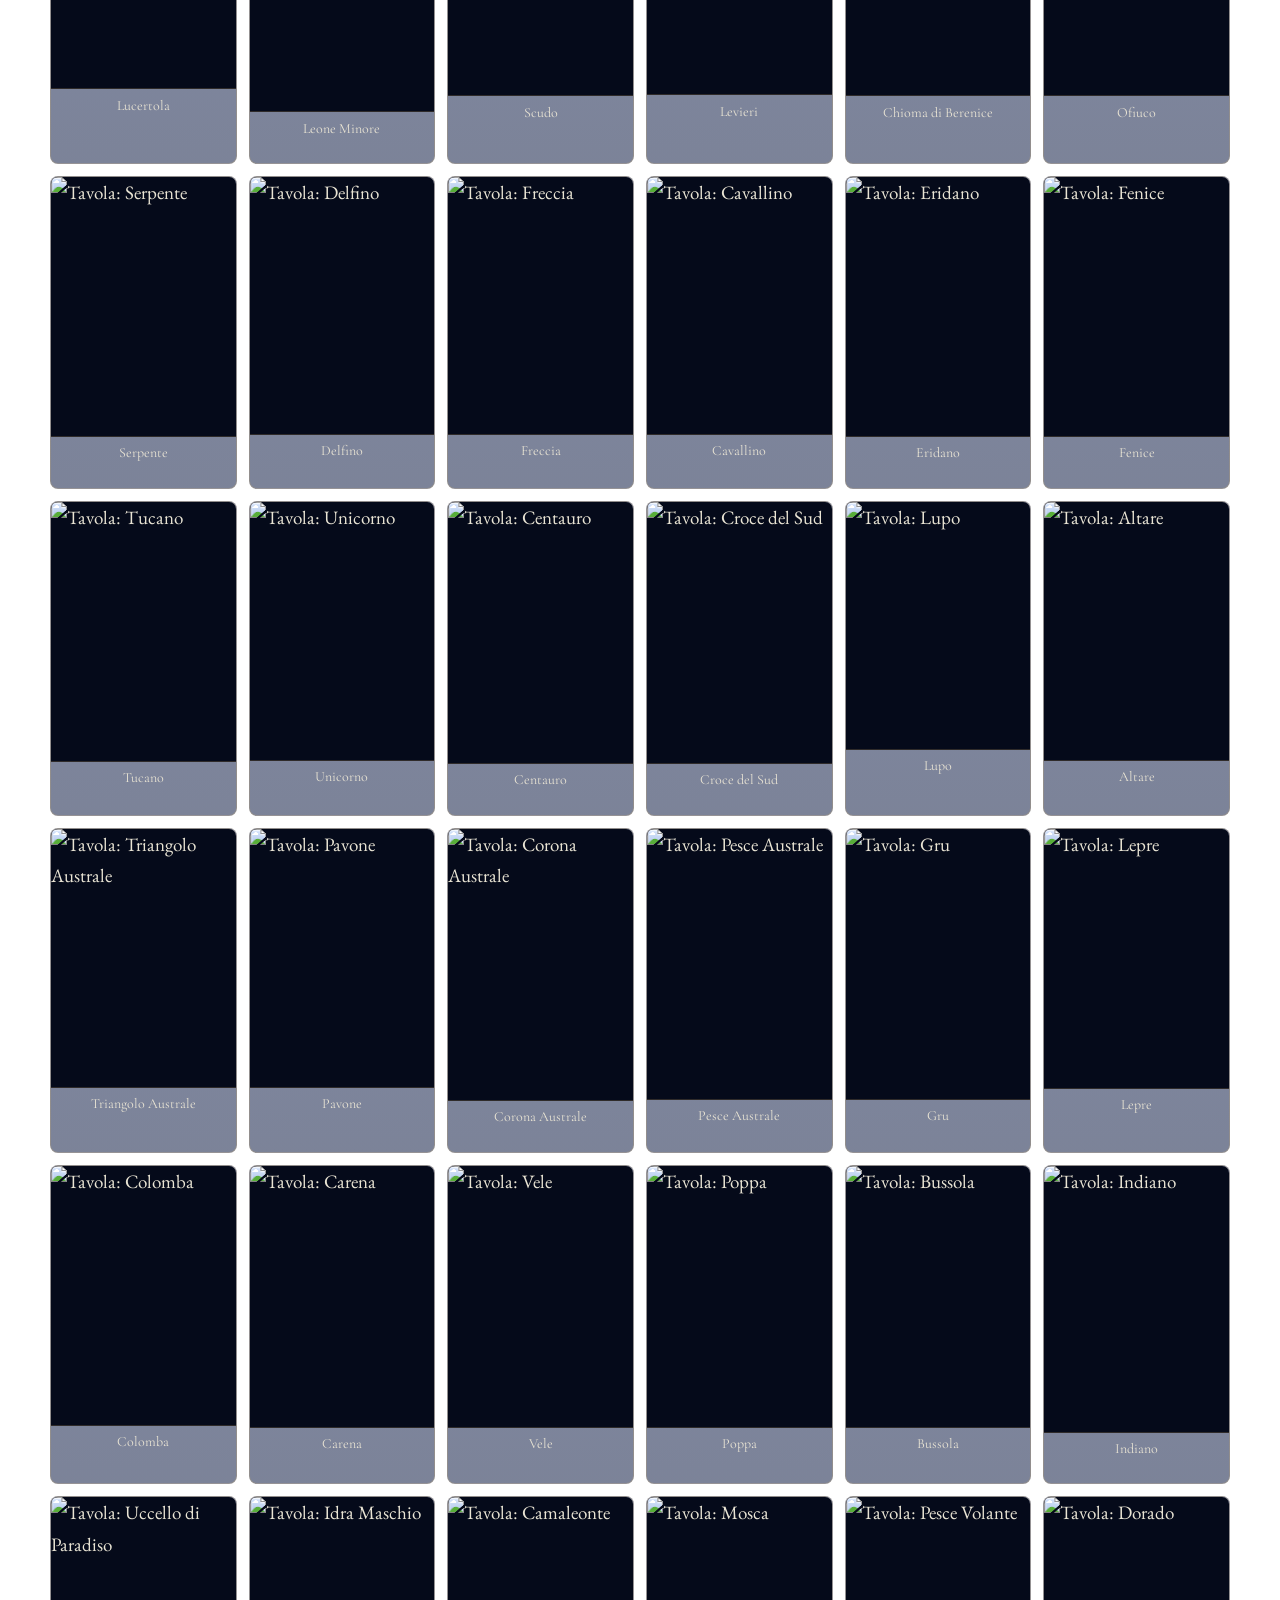
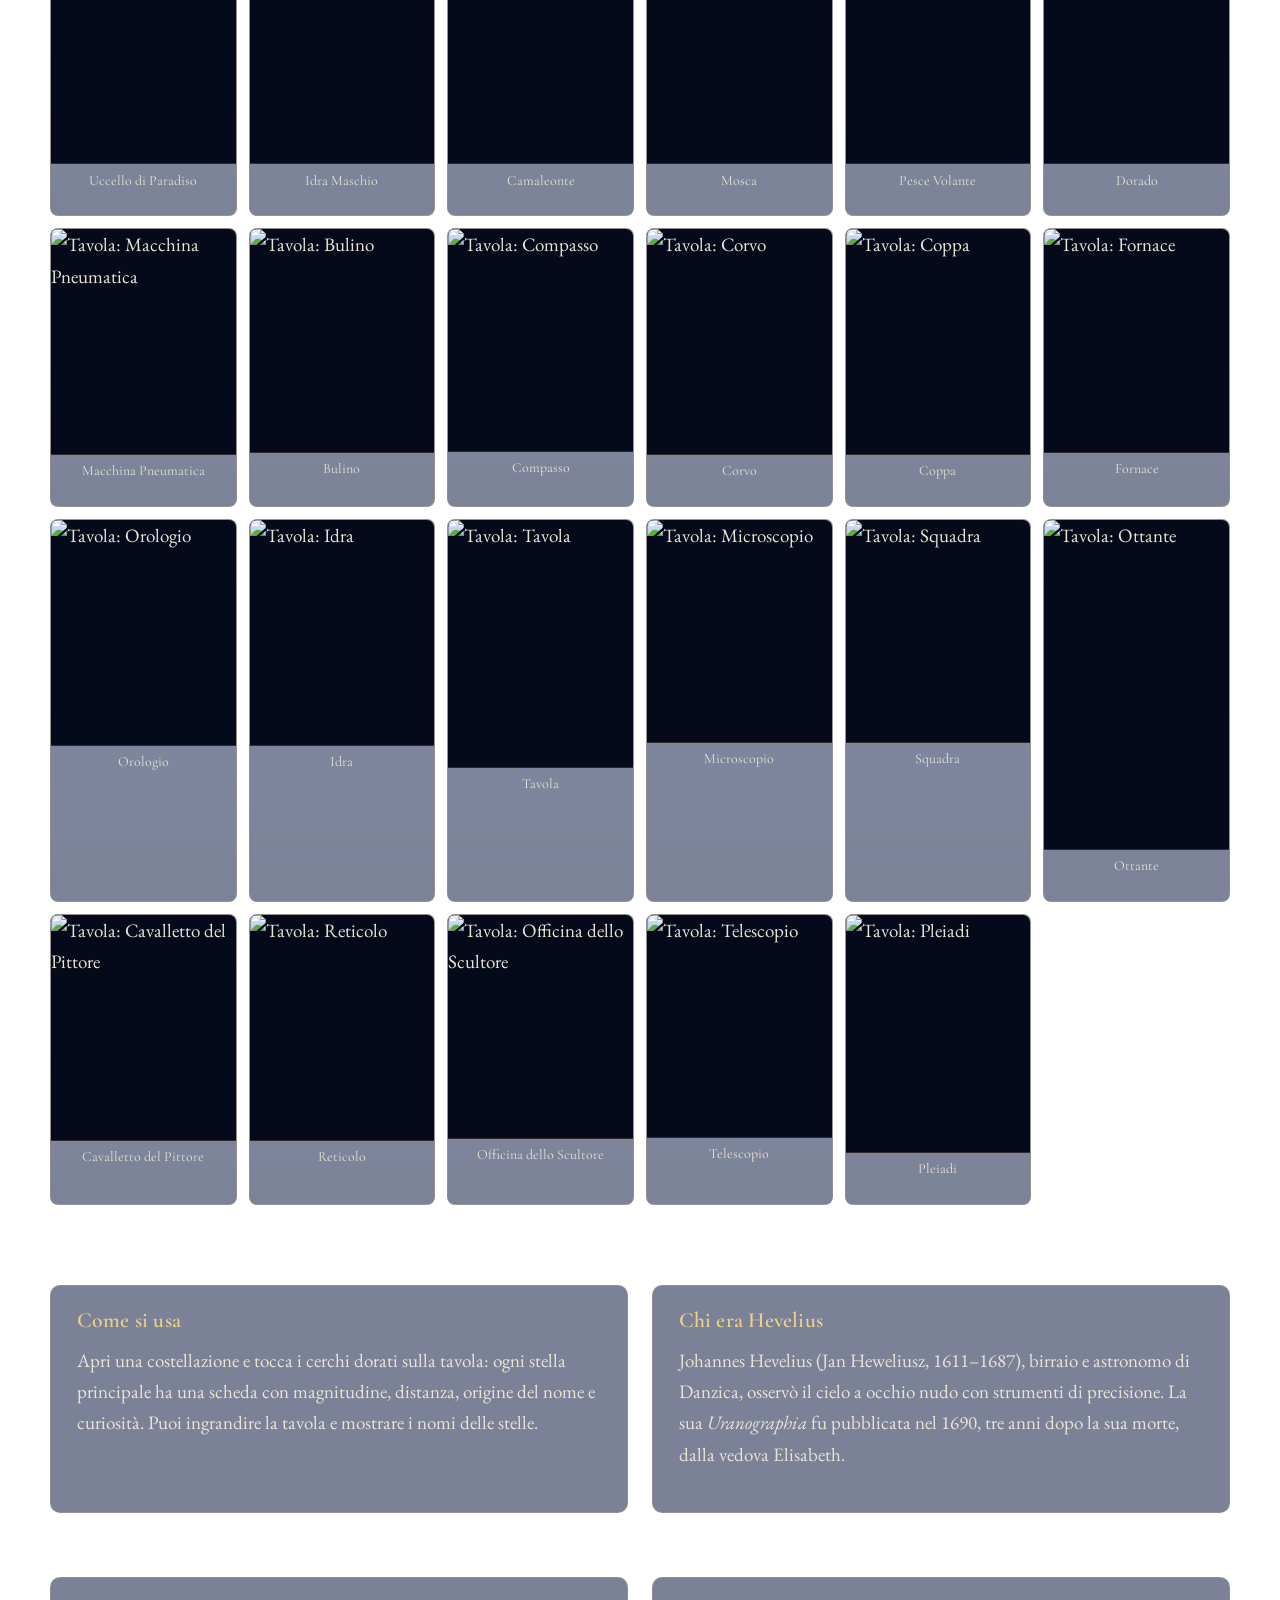
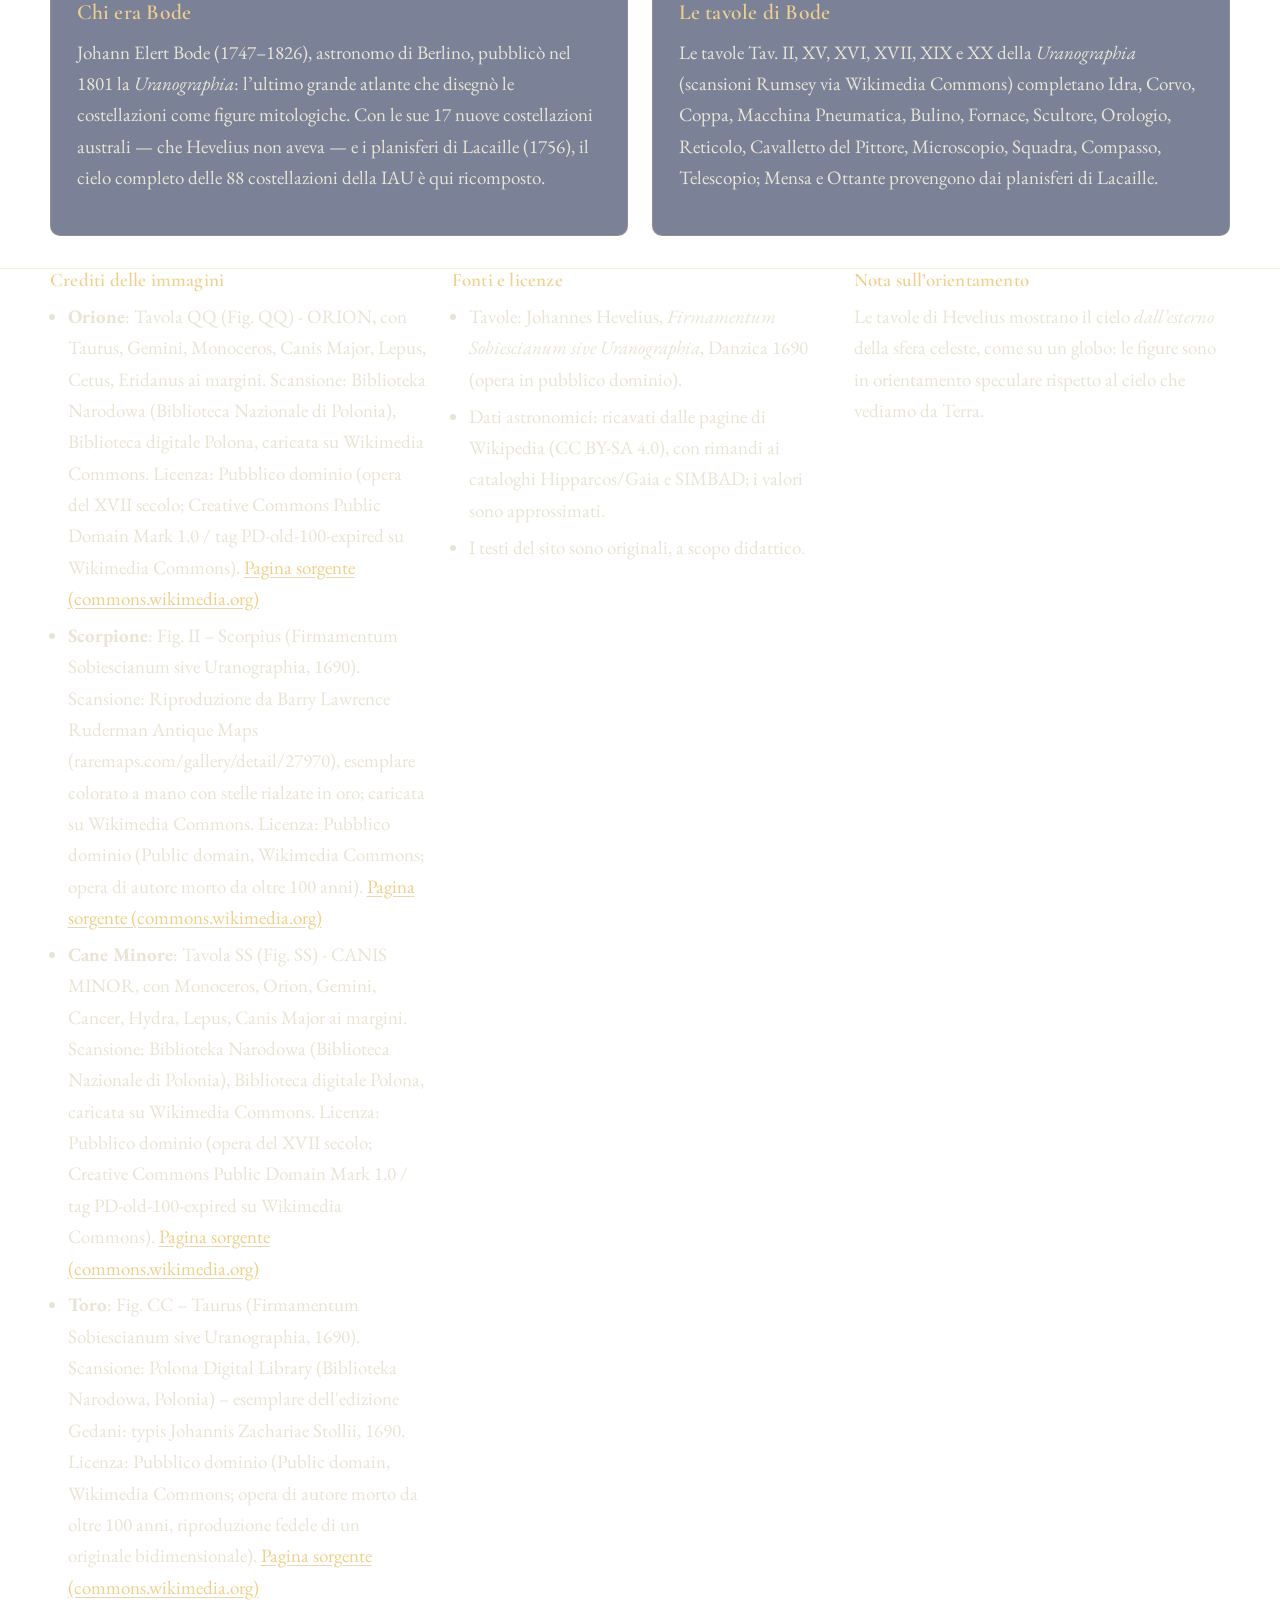
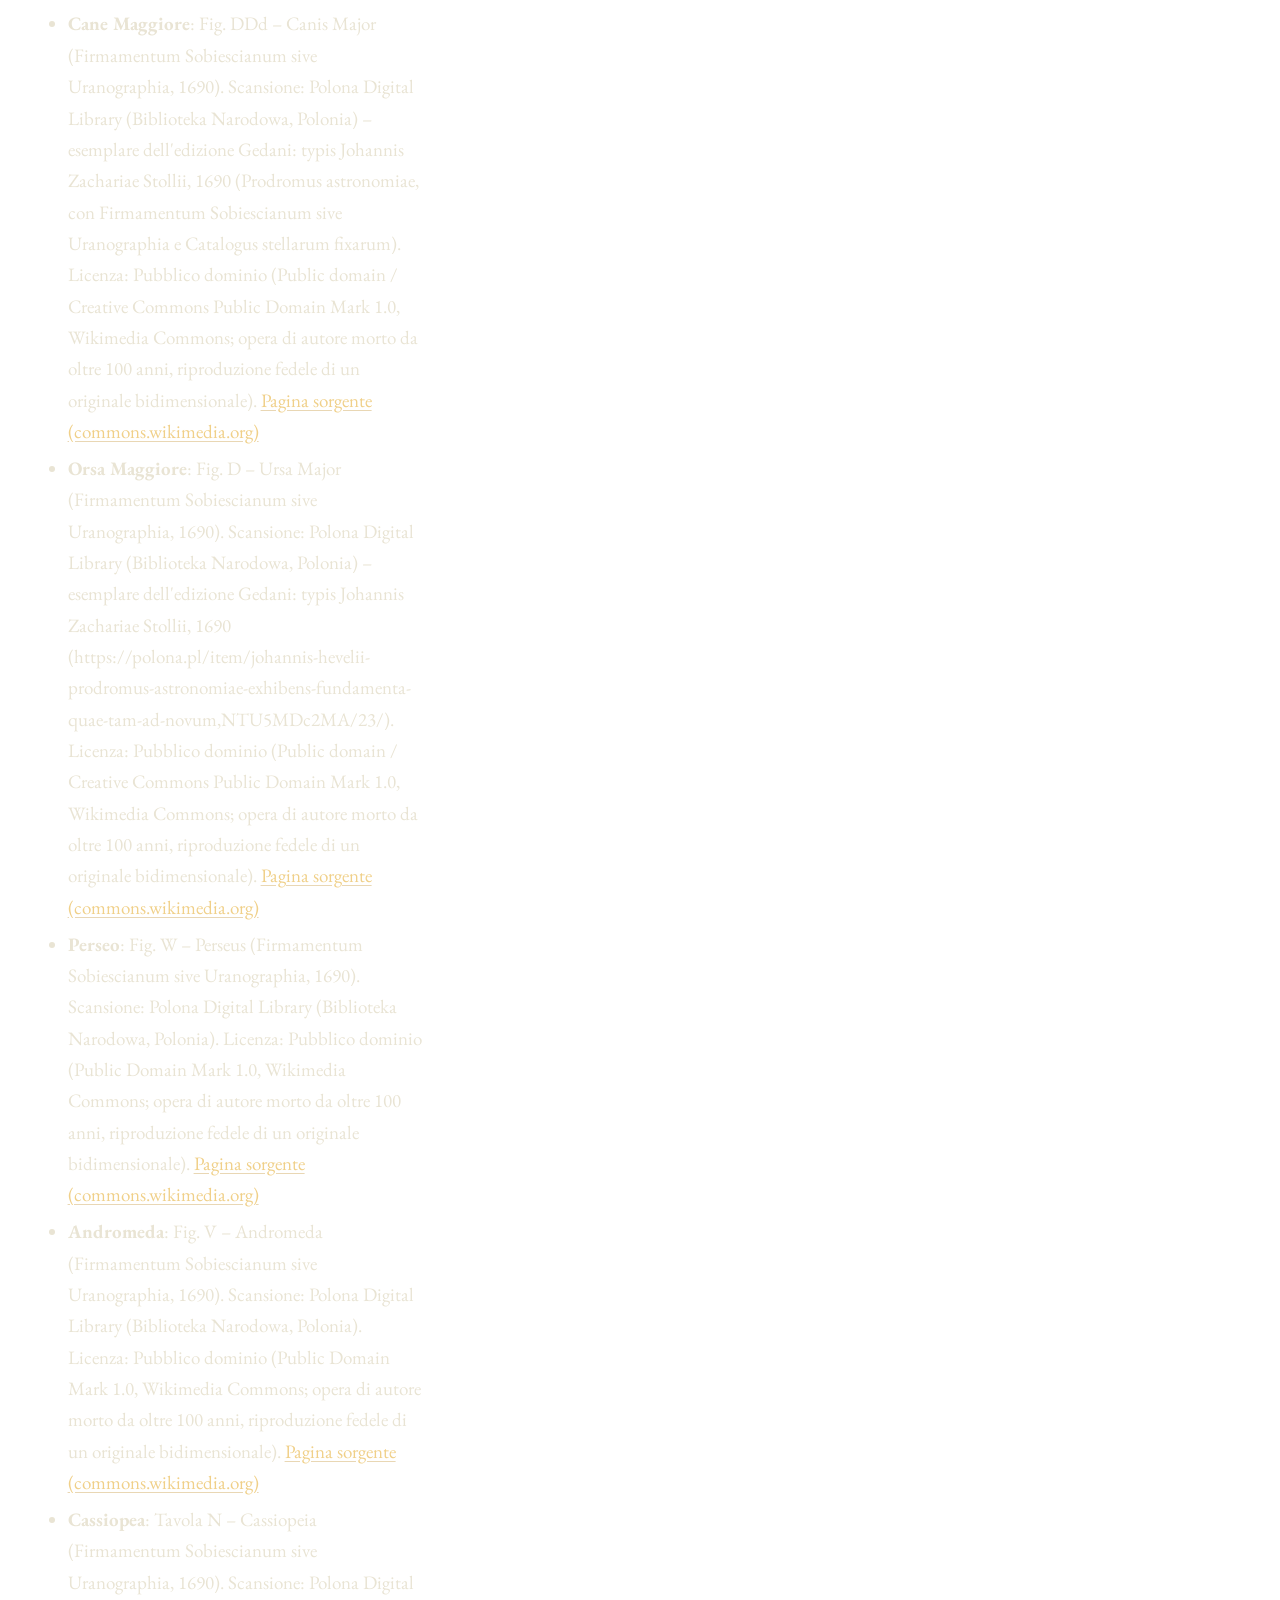
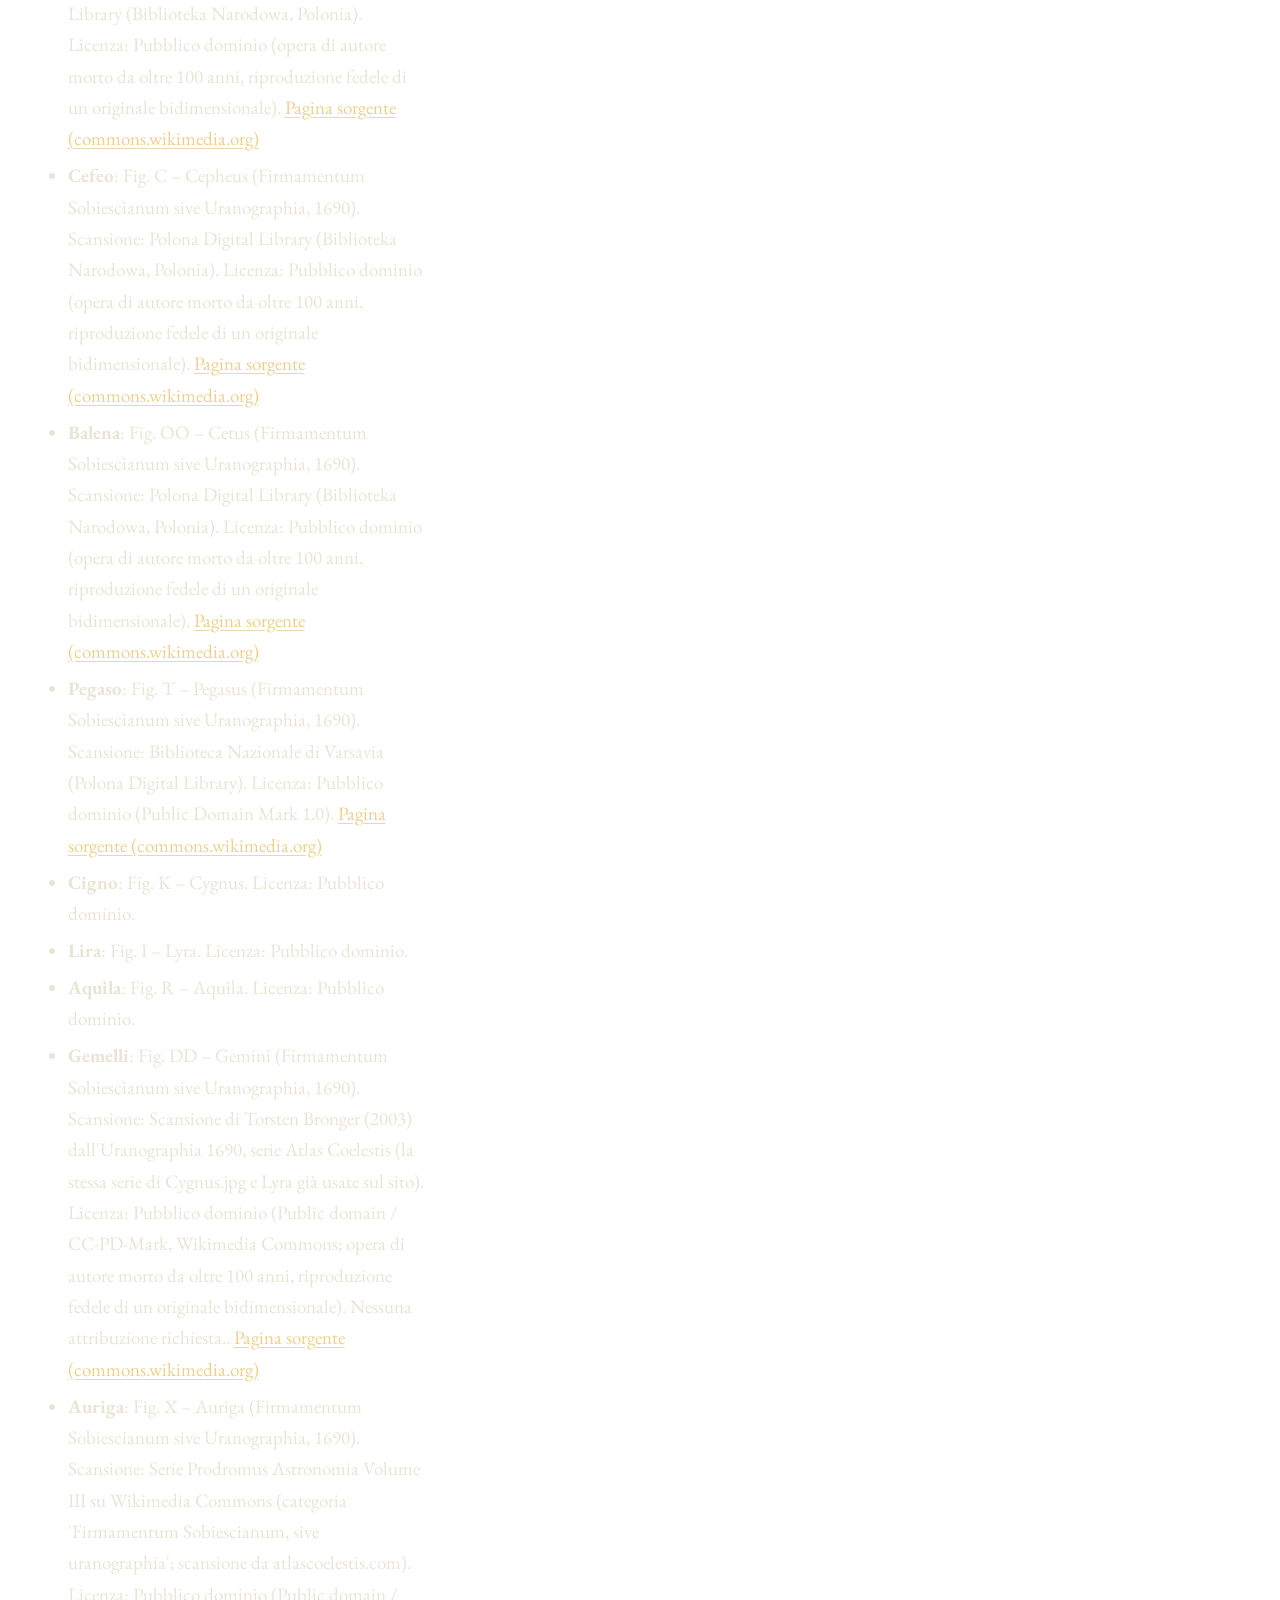
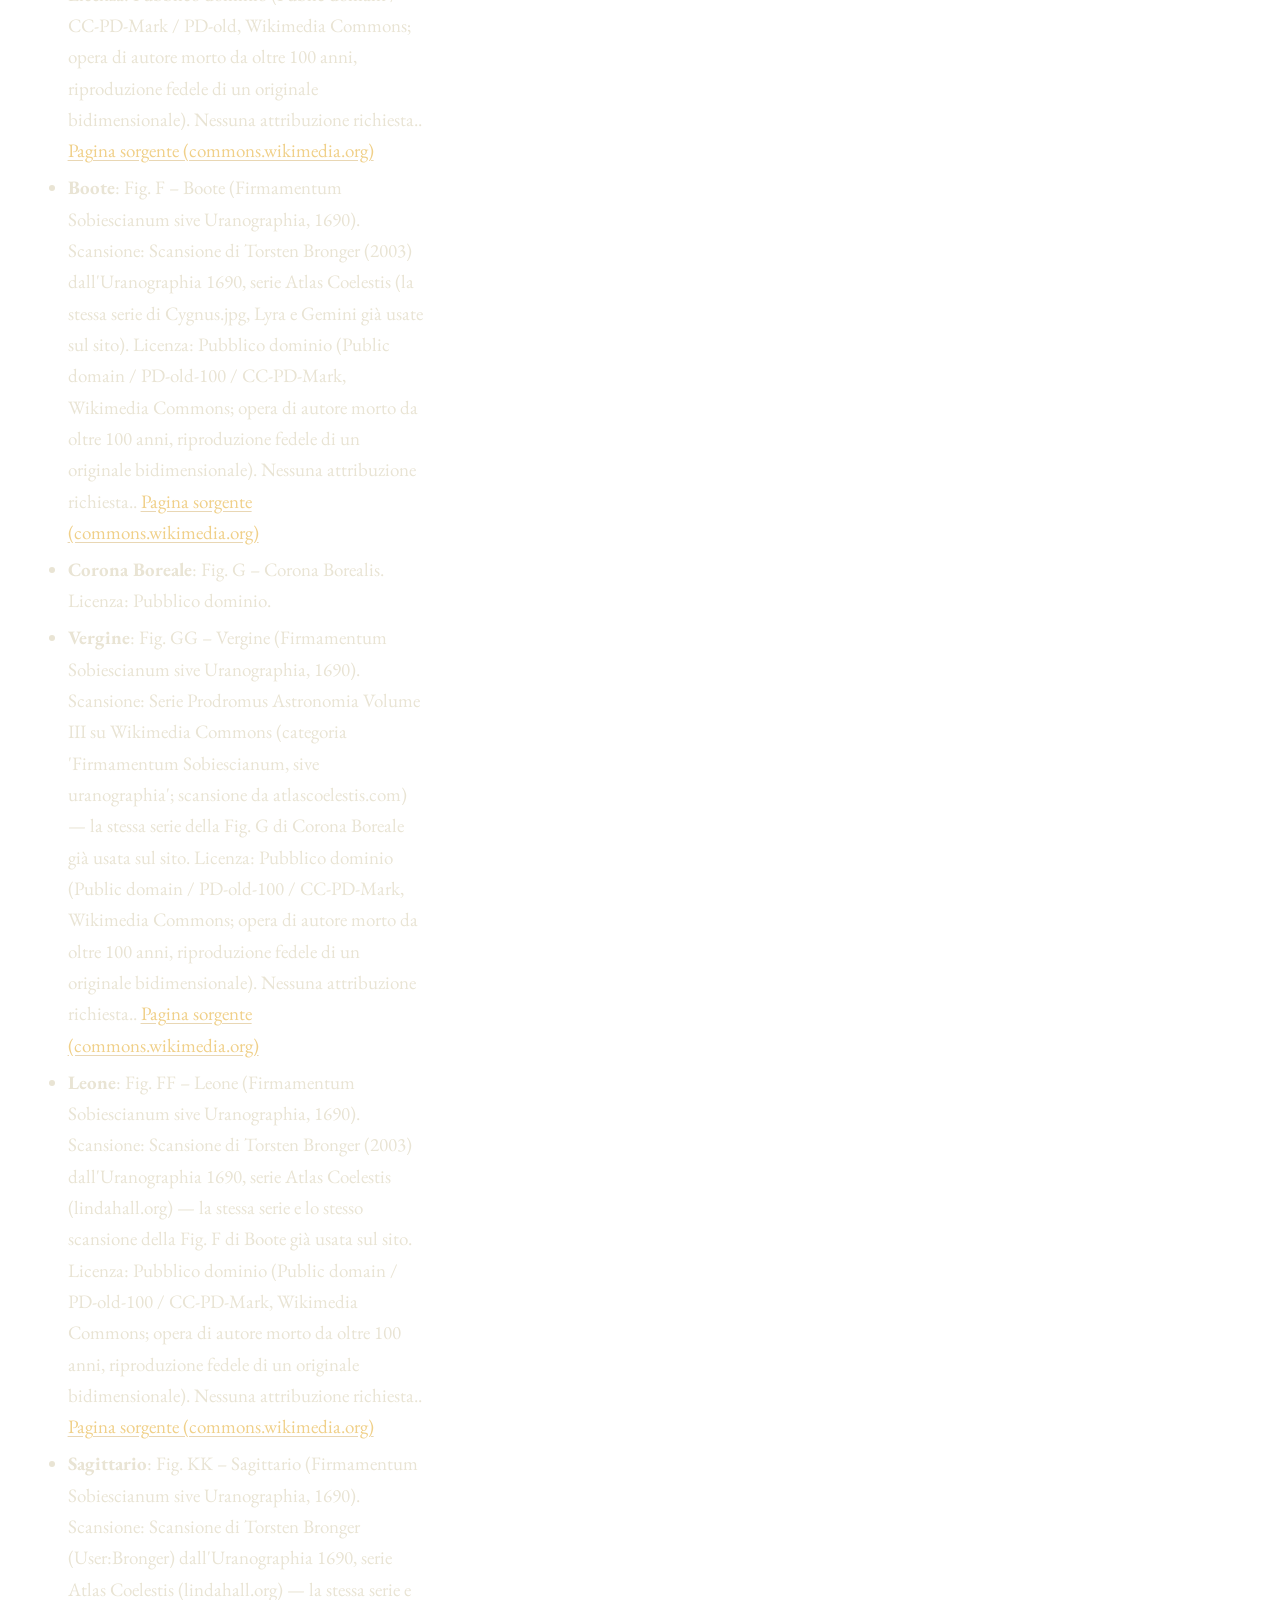
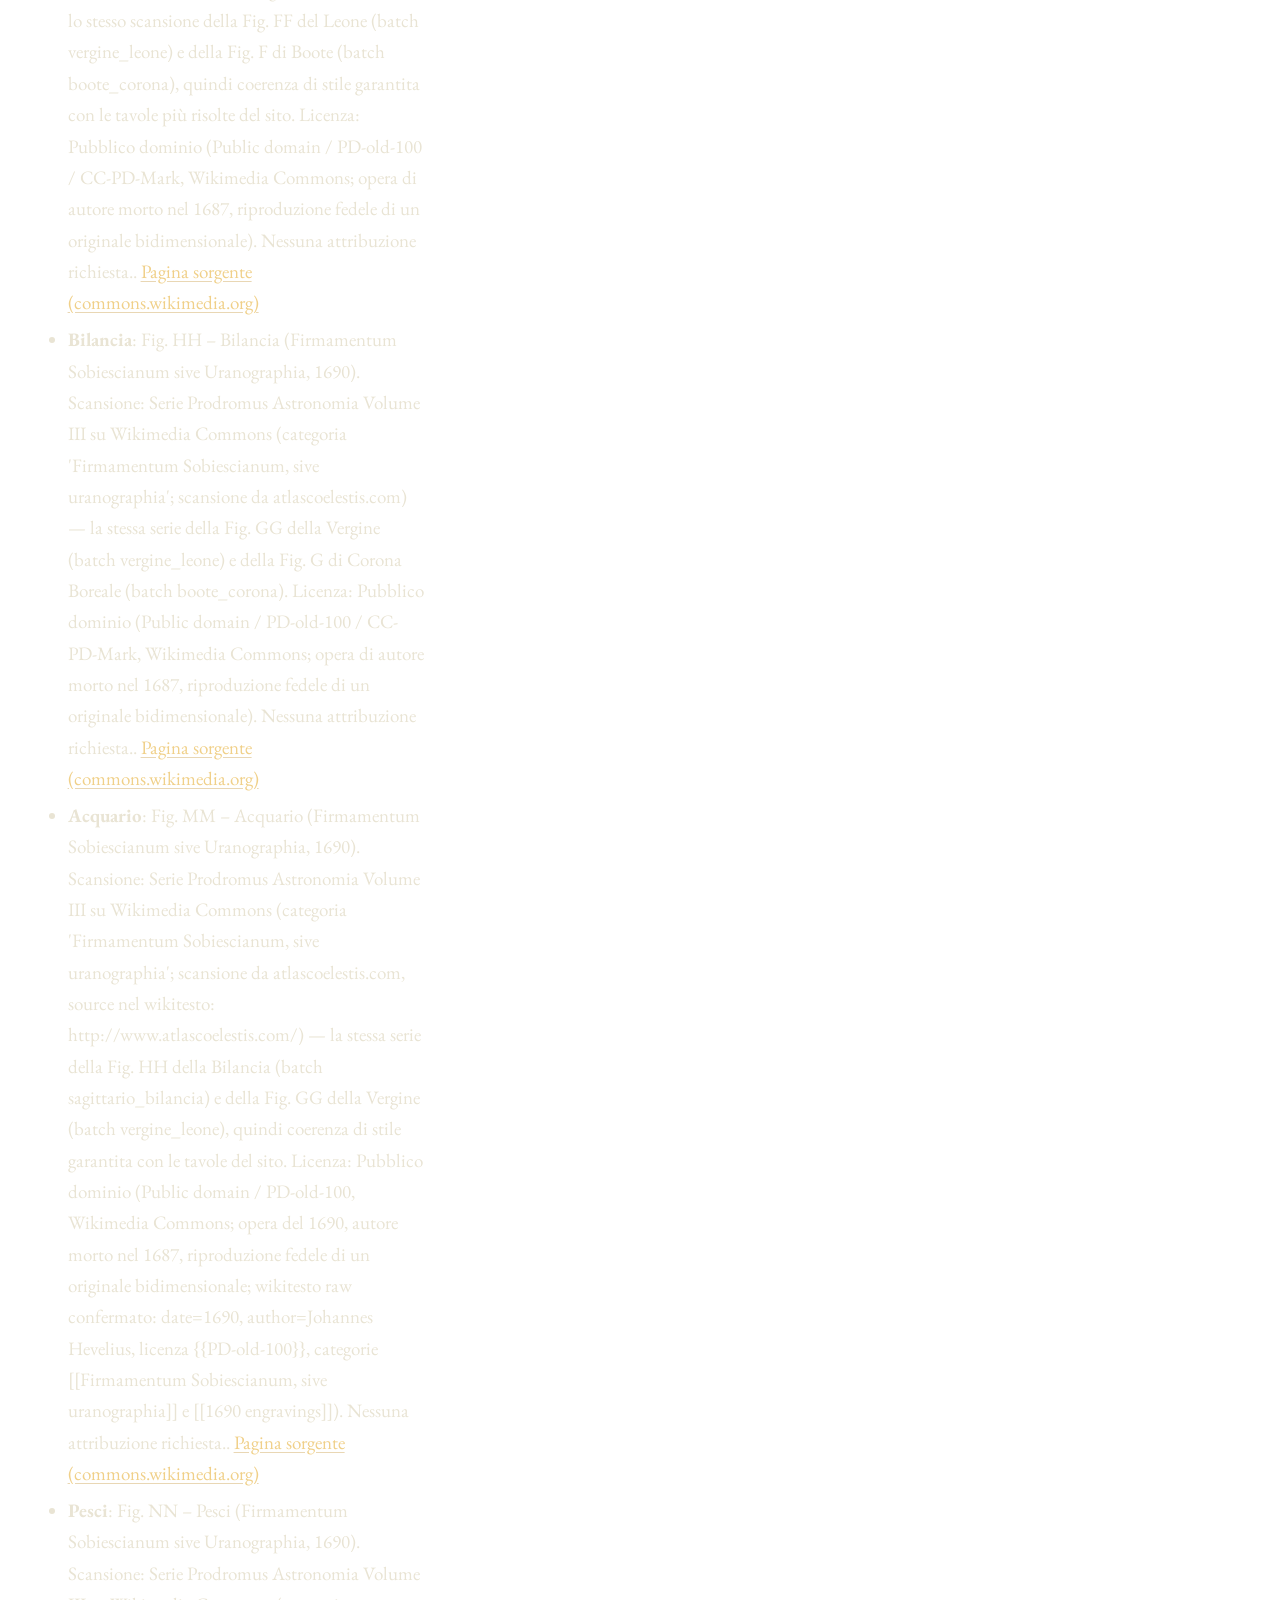
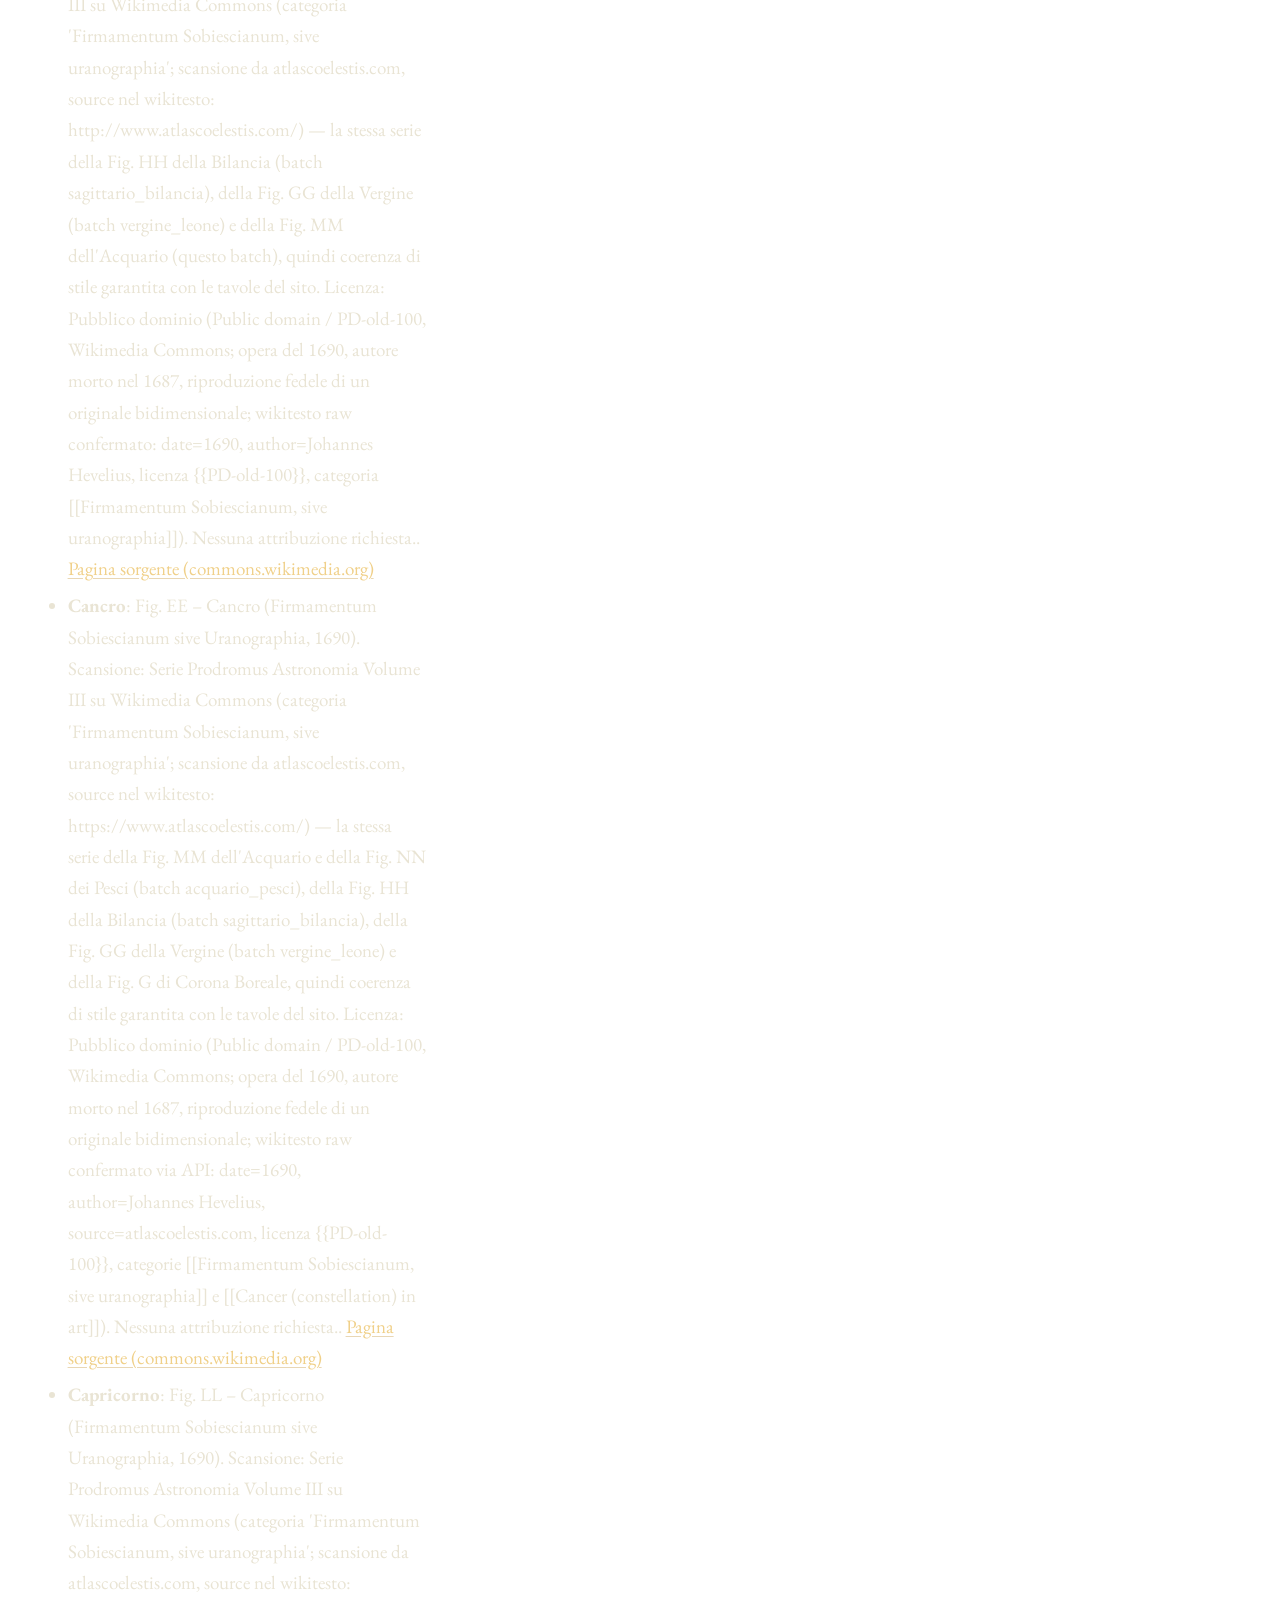
==== commit c589fc58: "Home static-first: griglia di 89 card nel sorgente (fix Safari iOS: niente ricostruzione della grigl" ====
--- a/index.html
+++ b/index.html
@@ -45,8 +45,97 @@
   <section class="wrap" aria-labelledby="cost-h">
     <h2 id="cost-h" class="sr-only">Le costellazioni</h2>
     <div class="cards" id="cards">
-      <div class="plate-loading" id="loading-placeholder" aria-live="polite">Carico le 89 tavole…</div>
-      <noscript><p class="notice">Serve JavaScript per mostrare le tavole. In alternativa: <a href="constellation.html?c=orione">Orione</a>, <a href="constellation.html?c=scorpione">Scorpione</a>, <a href="constellation.html?c=cane_minore">Cane Minore</a>, <a href="constellation.html?c=toro">Toro</a>, <a href="constellation.html?c=cane_maggiore">Cane Maggiore</a>, <a href="constellation.html?c=orsa_maggiore">Orsa Maggiore</a>, <a href="constellation.html?c=perseo">Perseo</a>, <a href="constellation.html?c=andromeda">Andromeda</a>, <a href="constellation.html?c=cassiopea">Cassiopea</a>, <a href="constellation.html?c=cefeo">Cefeo</a>, <a href="constellation.html?c=balena">Balena</a>, <a href="constellation.html?c=pegaso">Pegaso</a>, <a href="constellation.html?c=cigno">Cigno</a>, <a href="constellation.html?c=lira">Lira</a>, <a href="constellation.html?c=aquila">Aquila</a>, <a href="constellation.html?c=gemelli">Gemelli</a>, <a href="constellation.html?c=auriga">Auriga</a>, <a href="constellation.html?c=boote">Boote</a>, <a href="constellation.html?c=corona_boreale">Corona Boreale</a>, <a href="constellation.html?c=vergine">Vergine</a>, <a href="constellation.html?c=leone">Leone</a>, <a href="constellation.html?c=sagittario">Sagittario</a>, <a href="constellation.html?c=bilancia">Bilancia</a>, <a href="constellation.html?c=acquario">Acquario</a>, <a href="constellation.html?c=pesci">Pesci</a>, <a href="constellation.html?c=cancro">Cancro</a>, <a href="constellation.html?c=capricorno">Capricorno</a>, <a href="constellation.html?c=ariete">Ariete</a>, <a href="constellation.html?c=triangolo">Triangolo</a>, <a href="constellation.html?c=orsa_minore">Orsa Minore</a>, <a href="constellation.html?c=drago">Drago</a>, <a href="constellation.html?c=lince">Lince</a>, <a href="constellation.html?c=giraffa">Giraffa</a>, <a href="constellation.html?c=ercole">Ercole</a>, <a href="constellation.html?c=sestante">Sestante</a>, <a href="constellation.html?c=volpetta">Volpetta</a>, <a href="constellation.html?c=lucertola">Lucertola</a>, <a href="constellation.html?c=leone_minore">Leone Minore</a>, <a href="constellation.html?c=scudo">Scudo</a>, <a href="constellation.html?c=levrieri">Levieri</a>, <a href="constellation.html?c=chioma">Chioma di Berenice</a>, <a href="constellation.html?c=ofiucu">Ofiuco</a>, <a href="constellation.html?c=serpente">Serpente</a>, <a href="constellation.html?c=delfino">Delfino</a>, <a href="constellation.html?c=freccia">Freccia</a>, <a href="constellation.html?c=cavallino">Cavallino</a>, <a href="constellation.html?c=eridano">Eridano</a>, <a href="constellation.html?c=fenice">Fenice</a>, <a href="constellation.html?c=tucano">Tucano</a>, <a href="constellation.html?c=unicorno">Unicorno</a>, <a href="constellation.html?c=centauro">Centauro</a>, <a href="constellation.html?c=croce_del_sud">Croce del Sud</a>, <a href="constellation.html?c=lupo">Lupo</a>, <a href="constellation.html?c=altare">Altare</a>, <a href="constellation.html?c=triangolo_australe">Triangolo Australe</a>, <a href="constellation.html?c=pavone">Pavone</a>, <a href="constellation.html?c=corona_australe">Corona Australe</a>, <a href="constellation.html?c=pesce_australe">Pesce Australe</a>, <a href="constellation.html?c=gru">Gru</a>, <a href="constellation.html?c=lepre">Lepre</a>, <a href="constellation.html?c=colomba">Colomba</a>, <a href="constellation.html?c=carena">Carena</a>, <a href="constellation.html?c=vele">Vele</a>, <a href="constellation.html?c=poppa">Poppa</a>, <a href="constellation.html?c=bussola">Bussola</a>, <a href="constellation.html?c=hydra">Idra</a>, <a href="constellation.html?c=corvus">Corvo</a>, <a href="constellation.html?c=crater">Coppa</a>, <a href="constellation.html?c=antlia">Macchina Pneumatica</a>, <a href="constellation.html?c=caelum">Bulino</a>, <a href="constellation.html?c=fornax">Fornace</a>, <a href="constellation.html?c=sculptor">Scultore</a>, <a href="constellation.html?c=horologium">Orologio</a>, <a href="constellation.html?c=reticulum">Reticolo</a>, <a href="constellation.html?c=pictor">Cavalletto del Pittore</a>, <a href="constellation.html?c=microscopium">Microscopio</a>, <a href="constellation.html?c=norma">Squadra</a>, <a href="constellation.html?c=circinus">Compasso</a>, <a href="constellation.html?c=telescopium">Telescopio</a>, <a href="constellation.html?c=mensa">Tavola del Monte Menalo</a>, <a href="constellation.html?c=octans">Ottante</a>.</p></noscript>
+      <a class="grid-card" href="constellation.html?c=orione" data-slug="orione" aria-label="Orione"><img src="https://upload.wikimedia.org/wikipedia/commons/thumb/c/ca/Orion_constellation_-_Prodromus_astronomiae_1690_%285590584%29.jpg/330px-Orion_constellation_-_Prodromus_astronomiae_1690_%285590584%29.jpg" alt="Tavola: Orione" loading="lazy" decoding="async" width="330" height="260"><span class="card-mini-title">Orione</span></a>
+      <a class="grid-card" href="constellation.html?c=scorpione" data-slug="scorpione" aria-label="Scorpione"><img src="https://upload.wikimedia.org/wikipedia/commons/thumb/e/ec/Johannes_Hevelius_-_Scorpius.jpg/330px-Johannes_Hevelius_-_Scorpius.jpg" alt="Tavola: Scorpione" loading="lazy" decoding="async" width="330" height="269"><span class="card-mini-title">Scorpione</span></a>
+      <a class="grid-card" href="constellation.html?c=cane_minore" data-slug="cane_minore" aria-label="Cane Minore"><img src="https://upload.wikimedia.org/wikipedia/commons/thumb/a/af/Canis_Minor_-_Prodromus_astronomiae_1690_%285590605%29.jpg/330px-Canis_Minor_-_Prodromus_astronomiae_1690_%285590605%29.jpg" alt="Tavola: Cane Minore" loading="lazy" decoding="async" width="330" height="260"><span class="card-mini-title">Cane Minore</span></a>
+      <a class="grid-card" href="constellation.html?c=toro" data-slug="toro" aria-label="Toro"><img src="https://upload.wikimedia.org/wikipedia/commons/thumb/f/f9/Taurus_-_Prodromus_astronomiae_1690_%285590444%29.jpg/330px-Taurus_-_Prodromus_astronomiae_1690_%285590444%29.jpg" alt="Tavola: Toro" loading="lazy" decoding="async" width="330" height="258"><span class="card-mini-title">Toro</span></a>
+      <a class="grid-card" href="constellation.html?c=cane_maggiore" data-slug="cane_maggiore" aria-label="Cane Maggiore"><img src="https://upload.wikimedia.org/wikipedia/commons/thumb/2/23/Canis_Major_-_Prodromus_astronomiae_1690_%28436425%29.jpg/330px-Canis_Major_-_Prodromus_astronomiae_1690_%28436425%29.jpg" alt="Tavola: Cane Maggiore" loading="lazy" decoding="async" width="330" height="260"><span class="card-mini-title">Cane Maggiore</span></a>
+      <a class="grid-card" href="constellation.html?c=orsa_maggiore" data-slug="orsa_maggiore" aria-label="Orsa Maggiore"><img src="https://upload.wikimedia.org/wikipedia/commons/thumb/c/cc/Ursa_Major_constellation_-_Prodromus_astronomiae_1690_%285590247%29.jpg/330px-Ursa_Major_constellation_-_Prodromus_astronomiae_1690_%285590247%29.jpg" alt="Tavola: Orsa Maggiore" loading="lazy" decoding="async" width="330" height="262"><span class="card-mini-title">Orsa Maggiore</span></a>
+      <a class="grid-card" href="constellation.html?c=perseo" data-slug="perseo" aria-label="Perseo"><img src="https://upload.wikimedia.org/wikipedia/commons/thumb/4/4a/Perseus_-_Prodromus_astronomiae_1690_%285590393%29.jpg/330px-Perseus_-_Prodromus_astronomiae_1690_%285590393%29.jpg" alt="Tavola: Perseo" loading="lazy" decoding="async" width="330" height="261"><span class="card-mini-title">Perseo</span></a>
+      <a class="grid-card" href="constellation.html?c=andromeda" data-slug="andromeda" aria-label="Andromeda"><img src="https://upload.wikimedia.org/wikipedia/commons/thumb/2/2b/Andromeda_-_Prodromus_astronomiae_1690_%285590389%29.jpg/330px-Andromeda_-_Prodromus_astronomiae_1690_%285590389%29.jpg" alt="Tavola: Andromeda" loading="lazy" decoding="async" width="330" height="259"><span class="card-mini-title">Andromeda</span></a>
+      <a class="grid-card" href="constellation.html?c=cassiopea" data-slug="cassiopea" aria-label="Cassiopea"><img src="https://upload.wikimedia.org/wikipedia/commons/thumb/4/49/Cassiopea-_Prodromus_astronomiae_1690_%28436071%29.jpg/330px-Cassiopea-_Prodromus_astronomiae_1690_%28436071%29.jpg" alt="Tavola: Cassiopea" loading="lazy" decoding="async" width="330" height="417"><span class="card-mini-title">Cassiopea</span></a>
+      <a class="grid-card" href="constellation.html?c=cefeo" data-slug="cefeo" aria-label="Cefeo"><img src="https://upload.wikimedia.org/wikipedia/commons/thumb/6/6e/Cepheus_-_Prodromus_astronomiae_1690_%28435975%29.jpg/330px-Cepheus_-_Prodromus_astronomiae_1690_%28435975%29.jpg" alt="Tavola: Cefeo" loading="lazy" decoding="async" width="330" height="261"><span class="card-mini-title">Cefeo</span></a>
+      <a class="grid-card" href="constellation.html?c=balena" data-slug="balena" aria-label="Balena"><img src="https://upload.wikimedia.org/wikipedia/commons/thumb/8/86/Cetus_-_Prodromus_astronomiae_1690_%285590562%29.jpg/330px-Cetus_-_Prodromus_astronomiae_1690_%285590562%29.jpg" alt="Tavola: Balena" loading="lazy" decoding="async" width="330" height="260"><span class="card-mini-title">Balena</span></a>
+      <a class="grid-card" href="constellation.html?c=pegaso" data-slug="pegaso" aria-label="Pegaso"><img src="https://upload.wikimedia.org/wikipedia/commons/thumb/8/86/Pegasus_-_Prodromus_astronomiae_1690_%285590373%29.jpg/330px-Pegasus_-_Prodromus_astronomiae_1690_%285590373%29.jpg" alt="Tavola: Pegaso" loading="lazy" decoding="async" width="330" height="259"><span class="card-mini-title">Pegaso</span></a>
+      <a class="grid-card" href="constellation.html?c=cigno" data-slug="cigno" aria-label="Cigno"><img src="https://upload.wikimedia.org/wikipedia/commons/thumb/3/35/Cygnus.jpg/330px-Cygnus.jpg" alt="Tavola: Cigno" loading="lazy" decoding="async" width="330" height="266"><span class="card-mini-title">Cigno</span></a>
+      <a class="grid-card" href="constellation.html?c=lira" data-slug="lira" aria-label="Lira"><img src="https://upload.wikimedia.org/wikipedia/commons/thumb/9/95/Lyra_Hevelius1690.jpg/330px-Lyra_Hevelius1690.jpg" alt="Tavola: Lira" loading="lazy" decoding="async" width="330" height="248"><span class="card-mini-title">Lira</span></a>
+      <a class="grid-card" href="constellation.html?c=aquila" data-slug="aquila" aria-label="Aquila"><img src="https://thumb.wikimedia.org/wikipedia/commons/thumb/b/b0/Johannes_Hevelius_-_Prodromus_Astronomia_-_Volume_III_%22Firmamentum_Sobiescianum%2C_sive_uranographia%22_-_Tavola_R_-_Aquila_et_Antinous.jpg/500px-Johannes_Hevelius_-_Prodromus_Astronomia_-_Volume_III_%22Firmamentum_Sobiescianum%2C_sive_uranographia%22_-_Tavola_R_-_Aquila_et_Antinous.jpg" alt="Tavola: Aquila" loading="lazy" decoding="async" width="330" height="273"><span class="card-mini-title">Aquila</span></a>
+      <a class="grid-card" href="constellation.html?c=gemelli" data-slug="gemelli" aria-label="Gemelli"><img src="https://upload.wikimedia.org/wikipedia/commons/thumb/e/e8/Gemini.jpg/330px-Gemini.jpg" alt="Tavola: Gemelli" loading="lazy" decoding="async" width="330" height="266"><span class="card-mini-title">Gemelli</span></a>
+      <a class="grid-card" href="constellation.html?c=auriga" data-slug="auriga" aria-label="Auriga"><img src="https://thumb.wikimedia.org/wikipedia/commons/thumb/4/4f/Johannes_Hevelius_-_Prodromus_Astronomia_-_Volume_III_%22Firmamentum_Sobiescianum%2C_sive_uranographia%22_-_Tavola_X_-_Auriga.jpg/500px-Johannes_Hevelius_-_Prodromus_Astronomia_-_Volume_III_%22Firmamentum_Sobiescianum%2C_sive_uranographia%22_-_Tavola_X_-_Auriga.jpg" alt="Tavola: Auriga" loading="lazy" decoding="async" width="330" height="271"><span class="card-mini-title">Auriga</span></a>
+      <a class="grid-card" href="constellation.html?c=boote" data-slug="boote" aria-label="Boote"><img src="https://upload.wikimedia.org/wikipedia/commons/thumb/d/d7/Bootes.jpg/330px-Bootes.jpg" alt="Tavola: Boote" loading="lazy" decoding="async" width="330" height="270"><span class="card-mini-title">Boote</span></a>
+      <a class="grid-card" href="constellation.html?c=corona_boreale" data-slug="corona_boreale" aria-label="Corona Boreale"><img src="https://thumb.wikimedia.org/wikipedia/commons/thumb/2/21/Hev_10_fig_G_corona.jpg/500px-Hev_10_fig_G_corona.jpg" alt="Tavola: Corona Boreale" loading="lazy" decoding="async" width="330" height="274"><span class="card-mini-title">Corona Boreale</span></a>
+      <a class="grid-card" href="constellation.html?c=vergine" data-slug="vergine" aria-label="Vergine"><img src="https://thumb.wikimedia.org/wikipedia/commons/thumb/b/b6/Johannes_Hevelius_-_Prodromus_Astronomia_-_Volume_III_%22Firmamentum_Sobiescianum%2C_sive_uranographia%22_-_Tavola_GG_-_Virgo.jpg/500px-Johannes_Hevelius_-_Prodromus_Astronomia_-_Volume_III_%22Firmamentum_Sobiescianum%2C_sive_uranographia%22_-_Tavola_GG_-_Virgo.jpg" alt="Tavola: Vergine" loading="lazy" decoding="async" width="330" height="271"><span class="card-mini-title">Vergine</span></a>
+      <a class="grid-card" href="constellation.html?c=leone" data-slug="leone" aria-label="Leone"><img src="https://upload.wikimedia.org/wikipedia/commons/thumb/f/fb/Leo_Hevelius.jpg/330px-Leo_Hevelius.jpg" alt="Tavola: Leone" loading="lazy" decoding="async" width="330" height="266"><span class="card-mini-title">Leone</span></a>
+      <a class="grid-card" href="constellation.html?c=sagittario" data-slug="sagittario" aria-label="Sagittario"><img src="https://upload.wikimedia.org/wikipedia/commons/thumb/8/8d/Sagittarius_Hevelius.jpg/330px-Sagittarius_Hevelius.jpg" alt="Tavola: Sagittario" loading="lazy" decoding="async" width="330" height="267"><span class="card-mini-title">Sagittario</span></a>
+      <a class="grid-card" href="constellation.html?c=bilancia" data-slug="bilancia" aria-label="Bilancia"><img src="https://thumb.wikimedia.org/wikipedia/commons/thumb/e/ec/Johannes_Hevelius_-_Prodromus_Astronomia_-_Volume_III_%22Firmamentum_Sobiescianum%2C_sive_uranographia%22_-_Tavola_HH_-_Libra.jpg/500px-Johannes_Hevelius_-_Prodromus_Astronomia_-_Volume_III_%22Firmamentum_Sobiescianum%2C_sive_uranographia%22_-_Tavola_HH_-_Libra.jpg" alt="Tavola: Bilancia" loading="lazy" decoding="async" width="330" height="270"><span class="card-mini-title">Bilancia</span></a>
+      <a class="grid-card" href="constellation.html?c=acquario" data-slug="acquario" aria-label="Acquario"><img src="https://thumb.wikimedia.org/wikipedia/commons/thumb/4/4b/Johannes_Hevelius_-_Prodromus_Astronomia_-_Volume_III_%22Firmamentum_Sobiescianum%2C_sive_uranographia%22_-_Tavola_MM_-_Aquarius.jpg/500px-Johannes_Hevelius_-_Prodromus_Astronomia_-_Volume_III_%22Firmamentum_Sobiescianum%2C_sive_uranographia%22_-_Tavola_MM_-_Aquarius.jpg" alt="Tavola: Acquario" loading="lazy" decoding="async" width="330" height="273"><span class="card-mini-title">Acquario</span></a>
+      <a class="grid-card" href="constellation.html?c=pesci" data-slug="pesci" aria-label="Pesci"><img src="https://thumb.wikimedia.org/wikipedia/commons/thumb/1/12/Johannes_Hevelius_-_Prodromus_Astronomia_-_Volume_III_%22Firmamentum_Sobiescianum%2C_sive_uranographia%22_-_Tavola_NN_-_Pisces.jpg/500px-Johannes_Hevelius_-_Prodromus_Astronomia_-_Volume_III_%22Firmamentum_Sobiescianum%2C_sive_uranographia%22_-_Tavola_NN_-_Pisces.jpg" alt="Tavola: Pesci" loading="lazy" decoding="async" width="330" height="267"><span class="card-mini-title">Pesci</span></a>
+      <a class="grid-card" href="constellation.html?c=cancro" data-slug="cancro" aria-label="Cancro"><img src="https://thumb.wikimedia.org/wikipedia/commons/thumb/7/79/Johannes_Hevelius_-_Prodromus_Astronomia_-_Volume_III_%22Firmamentum_Sobiescianum%2C_sive_uranographia%22_-_Tavola_EE_-_Cancer.jpg/500px-Johannes_Hevelius_-_Prodromus_Astronomia_-_Volume_III_%22Firmamentum_Sobiescianum%2C_sive_uranographia%22_-_Tavola_EE_-_Cancer.jpg" alt="Tavola: Cancro" loading="lazy" decoding="async" width="330" height="267"><span class="card-mini-title">Cancro</span></a>
+      <a class="grid-card" href="constellation.html?c=capricorno" data-slug="capricorno" aria-label="Capricorno"><img src="https://thumb.wikimedia.org/wikipedia/commons/thumb/6/65/Johannes_Hevelius_-_Prodromus_Astronomia_-_Volume_III_%22Firmamentum_Sobiescianum%2C_sive_uranographia%22_-_Tavola_LL_-_Capricornus.jpg/500px-Johannes_Hevelius_-_Prodromus_Astronomia_-_Volume_III_%22Firmamentum_Sobiescianum%2C_sive_uranographia%22_-_Tavola_LL_-_Capricornus.jpg" alt="Tavola: Capricorno" loading="lazy" decoding="async" width="330" height="270"><span class="card-mini-title">Capricorno</span></a>
+      <a class="grid-card" href="constellation.html?c=ariete" data-slug="ariete" aria-label="Ariete"><img src="https://thumb.wikimedia.org/wikipedia/commons/thumb/0/0a/Johannes_Hevelius_-_Prodromus_Astronomia_-_Volume_III_%22Firmamentum_Sobiescianum%2C_sive_uranographia%22_-_Tavola_BB_-_Aries.jpg/500px-Johannes_Hevelius_-_Prodromus_Astronomia_-_Volume_III_%22Firmamentum_Sobiescianum%2C_sive_uranographia%22_-_Tavola_BB_-_Aries.jpg" alt="Tavola: Ariete" loading="lazy" decoding="async" width="330" height="267"><span class="card-mini-title">Ariete</span></a>
+      <a class="grid-card" href="constellation.html?c=triangolo" data-slug="triangolo" aria-label="Triangolo"><img src="https://thumb.wikimedia.org/wikipedia/commons/thumb/0/05/Johannes_Hevelius_-_Prodromus_Astronomia_-_Volume_III_%22Firmamentum_Sobiescianum%2C_sive_uranographia%22_-_Tavola_AA_-_Triangulum_Majus_Minus_et_Musca.jpg/500px-Johannes_Hevelius_-_Prodromus_Astronomia_-_Volume_III_%22Firmamentum_Sobiescianum%2C_sive_uranographia%22_-_Tavola_AA_-_Triangulum_Majus_Minus_et_Musca.jpg" alt="Tavola: Triangolo" loading="lazy" decoding="async" width="330" height="268"><span class="card-mini-title">Triangolo</span></a>
+      <a class="grid-card" href="constellation.html?c=orsa_minore" data-slug="orsa_minore" aria-label="Orsa Minore"><img src="https://upload.wikimedia.org/wikipedia/commons/thumb/e/e9/Ursa_Minor_-_Prodromus_astronomiae_1690_%285590209%29.jpg/330px-Ursa_Minor_-_Prodromus_astronomiae_1690_%285590209%29.jpg" alt="Tavola: Orsa Minore" loading="lazy" decoding="async" width="330" height="259"><span class="card-mini-title">Orsa Minore</span></a>
+      <a class="grid-card" href="constellation.html?c=drago" data-slug="drago" aria-label="Drago"><img src="https://upload.wikimedia.org/wikipedia/commons/thumb/e/ec/Draco_Hevelius_-_Prodromus_astronomiae_1690_%285590223%29.jpg/330px-Draco_Hevelius_-_Prodromus_astronomiae_1690_%285590223%29.jpg" alt="Tavola: Drago" loading="lazy" decoding="async" width="330" height="261"><span class="card-mini-title">Drago</span></a>
+      <a class="grid-card" href="constellation.html?c=lince" data-slug="lince" aria-label="Lince"><img src="https://upload.wikimedia.org/wikipedia/commons/thumb/8/82/Lynx_-_Prodromus_astronomiae_1690_%285590412%29.jpg/330px-Lynx_-_Prodromus_astronomiae_1690_%285590412%29.jpg" alt="Tavola: Lince" loading="lazy" decoding="async" width="330" height="260"><span class="card-mini-title">Lince</span></a>
+      <a class="grid-card" href="constellation.html?c=giraffa" data-slug="giraffa" aria-label="Giraffa"><img src="https://upload.wikimedia.org/wikipedia/commons/thumb/7/76/Johannes_Hevelius_-_Camelo_Pardalus.jpg/330px-Johannes_Hevelius_-_Camelo_Pardalus.jpg" alt="Tavola: Giraffa" loading="lazy" decoding="async" width="330" height="273"><span class="card-mini-title">Giraffa</span></a>
+      <a class="grid-card" href="constellation.html?c=ercole" data-slug="ercole" aria-label="Ercole"><img src="https://upload.wikimedia.org/wikipedia/commons/thumb/1/1c/Hercules_et_Cerberus_-_Prodromus_astronomiae_1690_%28436025%29.jpg/330px-Hercules_et_Cerberus_-_Prodromus_astronomiae_1690_%28436025%29.jpg" alt="Tavola: Ercole" loading="lazy" decoding="async" width="330" height="260"><span class="card-mini-title">Ercole</span></a>
+      <a class="grid-card" href="constellation.html?c=sestante" data-slug="sestante" aria-label="Sestante"><img src="https://upload.wikimedia.org/wikipedia/commons/thumb/b/b2/Sextans_Uraniae_-_Prodromus_astronomiae_1690_%285590626%29.jpg/330px-Sextans_Uraniae_-_Prodromus_astronomiae_1690_%285590626%29.jpg" alt="Tavola: Sestante" loading="lazy" decoding="async" width="330" height="259"><span class="card-mini-title">Sestante</span></a>
+      <a class="grid-card" href="constellation.html?c=volpetta" data-slug="volpetta" aria-label="Volpetta"><img src="https://upload.wikimedia.org/wikipedia/commons/thumb/f/f6/Prodromus_astronomiae_1690_%28436055%29_%28cropped%29.jpg/330px-Prodromus_astronomiae_1690_%28436055%29_%28cropped%29.jpg" alt="Tavola: Volpetta" loading="lazy" decoding="async" width="330" height="260"><span class="card-mini-title">Volpetta</span></a>
+      <a class="grid-card" href="constellation.html?c=lucertola" data-slug="lucertola" aria-label="Lucertola"><img src="https://upload.wikimedia.org/wikipedia/commons/thumb/a/aa/Prodromus_astronomiae_1690_%285590307%29.jpg/330px-Prodromus_astronomiae_1690_%285590307%29.jpg" alt="Tavola: Lucertola" loading="lazy" decoding="async" width="330" height="253"><span class="card-mini-title">Lucertola</span></a>
+      <a class="grid-card" href="constellation.html?c=leone_minore" data-slug="leone_minore" aria-label="Leone Minore"><img src="https://upload.wikimedia.org/wikipedia/commons/thumb/b/be/Johannes_Hevelius_-_Leo_Minor.jpg/330px-Johannes_Hevelius_-_Leo_Minor.jpg" alt="Tavola: Leone Minore" loading="lazy" decoding="async" width="330" height="276"><span class="card-mini-title">Leone Minore</span></a>
+      <a class="grid-card" href="constellation.html?c=scudo" data-slug="scudo" aria-label="Scudo"><img src="https://upload.wikimedia.org/wikipedia/commons/thumb/a/a8/Scutum_Sobiescianum_-_Prodromus_astronomiae_1690_%285590349%29.jpg/330px-Scutum_Sobiescianum_-_Prodromus_astronomiae_1690_%285590349%29.jpg" alt="Tavola: Scudo" loading="lazy" decoding="async" width="330" height="260"><span class="card-mini-title">Scudo</span></a>
+      <a class="grid-card" href="constellation.html?c=levrieri" data-slug="levrieri" aria-label="Levieri"><img src="https://upload.wikimedia.org/wikipedia/commons/thumb/4/48/Canes_Venatici_-_Prodromus_astronomiae_1690_%285590250%29.jpg/330px-Canes_Venatici_-_Prodromus_astronomiae_1690_%285590250%29.jpg" alt="Tavola: Levieri" loading="lazy" decoding="async" width="330" height="259"><span class="card-mini-title">Levieri</span></a>
+      <a class="grid-card" href="constellation.html?c=chioma" data-slug="chioma" aria-label="Chioma di Berenice"><img src="https://upload.wikimedia.org/wikipedia/commons/thumb/1/1d/Bootes_-_Prodromus_astronomiae_1690_%285590255%29.jpg/330px-Bootes_-_Prodromus_astronomiae_1690_%285590255%29.jpg" alt="Tavola: Chioma di Berenice" loading="lazy" decoding="async" width="330" height="260"><span class="card-mini-title">Chioma di Berenice</span></a>
+      <a class="grid-card" href="constellation.html?c=ofiucu" data-slug="ofiucu" aria-label="Ofiuco"><img src="https://upload.wikimedia.org/wikipedia/commons/thumb/7/7f/Serpens_et_Serpentarius_-_Prodromus_astronomiae_1690_%285590345%29.jpg/330px-Serpens_et_Serpentarius_-_Prodromus_astronomiae_1690_%285590345%29.jpg" alt="Tavola: Ofiuco" loading="lazy" decoding="async" width="330" height="260"><span class="card-mini-title">Ofiuco</span></a>
+      <a class="grid-card" href="constellation.html?c=serpente" data-slug="serpente" aria-label="Serpente"><img src="https://upload.wikimedia.org/wikipedia/commons/thumb/7/7f/Serpens_et_Serpentarius_-_Prodromus_astronomiae_1690_%285590345%29.jpg/330px-Serpens_et_Serpentarius_-_Prodromus_astronomiae_1690_%285590345%29.jpg" alt="Tavola: Serpente" loading="lazy" decoding="async" width="330" height="260"><span class="card-mini-title">Serpente</span></a>
+      <a class="grid-card" href="constellation.html?c=delfino" data-slug="delfino" aria-label="Delfino"><img src="https://upload.wikimedia.org/wikipedia/commons/thumb/d/dc/Sagitta_Delphinus_et_Equuleus_-_Prodromus_astronomiae_1690_%28436114%29.jpg/330px-Sagitta_Delphinus_et_Equuleus_-_Prodromus_astronomiae_1690_%28436114%29.jpg" alt="Tavola: Delfino" loading="lazy" decoding="async" width="330" height="258"><span class="card-mini-title">Delfino</span></a>
+      <a class="grid-card" href="constellation.html?c=freccia" data-slug="freccia" aria-label="Freccia"><img src="https://upload.wikimedia.org/wikipedia/commons/thumb/d/dc/Sagitta_Delphinus_et_Equuleus_-_Prodromus_astronomiae_1690_%28436114%29.jpg/330px-Sagitta_Delphinus_et_Equuleus_-_Prodromus_astronomiae_1690_%28436114%29.jpg" alt="Tavola: Freccia" loading="lazy" decoding="async" width="330" height="258"><span class="card-mini-title">Freccia</span></a>
+      <a class="grid-card" href="constellation.html?c=cavallino" data-slug="cavallino" aria-label="Cavallino"><img src="https://upload.wikimedia.org/wikipedia/commons/thumb/d/dc/Sagitta_Delphinus_et_Equuleus_-_Prodromus_astronomiae_1690_%28436114%29.jpg/330px-Sagitta_Delphinus_et_Equuleus_-_Prodromus_astronomiae_1690_%28436114%29.jpg" alt="Tavola: Cavallino" loading="lazy" decoding="async" width="330" height="258"><span class="card-mini-title">Cavallino</span></a>
+      <a class="grid-card" href="constellation.html?c=eridano" data-slug="eridano" aria-label="Eridano"><img src="https://upload.wikimedia.org/wikipedia/commons/thumb/e/e4/Eridanus_Phoenix_et_Toucan_-_Prodromus_astronomiae_1690_%285590575%29.jpg/330px-Eridanus_Phoenix_et_Toucan_-_Prodromus_astronomiae_1690_%285590575%29.jpg" alt="Tavola: Eridano" loading="lazy" decoding="async" width="330" height="260"><span class="card-mini-title">Eridano</span></a>
+      <a class="grid-card" href="constellation.html?c=fenice" data-slug="fenice" aria-label="Fenice"><img src="https://upload.wikimedia.org/wikipedia/commons/thumb/e/e4/Eridanus_Phoenix_et_Toucan_-_Prodromus_astronomiae_1690_%285590575%29.jpg/330px-Eridanus_Phoenix_et_Toucan_-_Prodromus_astronomiae_1690_%285590575%29.jpg" alt="Tavola: Fenice" loading="lazy" decoding="async" width="330" height="260"><span class="card-mini-title">Fenice</span></a>
+      <a class="grid-card" href="constellation.html?c=tucano" data-slug="tucano" aria-label="Tucano"><img src="https://upload.wikimedia.org/wikipedia/commons/thumb/e/e4/Eridanus_Phoenix_et_Toucan_-_Prodromus_astronomiae_1690_%285590575%29.jpg/330px-Eridanus_Phoenix_et_Toucan_-_Prodromus_astronomiae_1690_%285590575%29.jpg" alt="Tavola: Tucano" loading="lazy" decoding="async" width="330" height="260"><span class="card-mini-title">Tucano</span></a>
+      <a class="grid-card" href="constellation.html?c=unicorno" data-slug="unicorno" aria-label="Unicorno"><img src="https://upload.wikimedia.org/wikipedia/commons/thumb/3/3b/Monoceros_-_Prodromus_astronomiae_1690_%28436319%29.jpg/330px-Monoceros_-_Prodromus_astronomiae_1690_%28436319%29.jpg" alt="Tavola: Unicorno" loading="lazy" decoding="async" width="330" height="259"><span class="card-mini-title">Unicorno</span></a>
+      <a class="grid-card" href="constellation.html?c=centauro" data-slug="centauro" aria-label="Centauro"><img src="https://upload.wikimedia.org/wikipedia/commons/thumb/d/d8/Centaurus_et_Crux_-_Prodromus_astronomiae_1690_%285590647%29.jpg/330px-Centaurus_et_Crux_-_Prodromus_astronomiae_1690_%285590647%29.jpg" alt="Tavola: Centauro" loading="lazy" decoding="async" width="330" height="262"><span class="card-mini-title">Centauro</span></a>
+      <a class="grid-card" href="constellation.html?c=croce_del_sud" data-slug="croce_del_sud" aria-label="Croce del Sud"><img src="https://upload.wikimedia.org/wikipedia/commons/thumb/d/d8/Centaurus_et_Crux_-_Prodromus_astronomiae_1690_%285590647%29.jpg/330px-Centaurus_et_Crux_-_Prodromus_astronomiae_1690_%285590647%29.jpg" alt="Tavola: Croce del Sud" loading="lazy" decoding="async" width="330" height="262"><span class="card-mini-title">Croce del Sud</span></a>
+      <a class="grid-card" href="constellation.html?c=lupo" data-slug="lupo" aria-label="Lupo"><img src="https://upload.wikimedia.org/wikipedia/commons/thumb/5/5f/Prodromus_astronomiae_1690_%285590655%29.jpg/330px-Prodromus_astronomiae_1690_%285590655%29.jpg" alt="Tavola: Lupo" loading="lazy" decoding="async" width="330" height="248"><span class="card-mini-title">Lupo</span></a>
+      <a class="grid-card" href="constellation.html?c=altare" data-slug="altare" aria-label="Altare"><img src="https://upload.wikimedia.org/wikipedia/commons/thumb/c/c8/Pavo_-_Prodromus_astronomiae_1690_%285590667%29.jpg/330px-Pavo_-_Prodromus_astronomiae_1690_%285590667%29.jpg" alt="Tavola: Altare" loading="lazy" decoding="async" width="330" height="259"><span class="card-mini-title">Altare</span></a>
+      <a class="grid-card" href="constellation.html?c=triangolo_australe" data-slug="triangolo_australe" aria-label="Triangolo Australe"><img src="https://upload.wikimedia.org/wikipedia/commons/thumb/c/c8/Pavo_-_Prodromus_astronomiae_1690_%285590667%29.jpg/330px-Pavo_-_Prodromus_astronomiae_1690_%285590667%29.jpg" alt="Tavola: Triangolo Australe" loading="lazy" decoding="async" width="330" height="259"><span class="card-mini-title">Triangolo Australe</span></a>
+      <a class="grid-card" href="constellation.html?c=pavone" data-slug="pavone" aria-label="Pavone"><img src="https://upload.wikimedia.org/wikipedia/commons/thumb/c/c8/Pavo_-_Prodromus_astronomiae_1690_%285590667%29.jpg/330px-Pavo_-_Prodromus_astronomiae_1690_%285590667%29.jpg" alt="Tavola: Pavone" loading="lazy" decoding="async" width="330" height="259"><span class="card-mini-title">Pavone</span></a>
+      <a class="grid-card" href="constellation.html?c=corona_australe" data-slug="corona_australe" aria-label="Corona Australe"><img src="https://thumb.wikimedia.org/wikipedia/commons/thumb/2/28/Johannes_Hevelius_-_Prodromus_Astronomia_-_Volume_III_%22Firmamentum_Sobiescianum%2C_sive_uranographia%22_-_Tavola_AAA_-_Corona_Australis.jpg/500px-Johannes_Hevelius_-_Prodromus_Astronomia_-_Volume_III_%22Firmamentum_Sobiescianum%2C_sive_uranographia%22_-_Tavola_AAA_-_Corona_Australis.jpg" alt="Tavola: Corona Australe" loading="lazy" decoding="async" width="330" height="272"><span class="card-mini-title">Corona Australe</span></a>
+      <a class="grid-card" href="constellation.html?c=pesce_australe" data-slug="pesce_australe" aria-label="Pesce Australe"><img src="https://upload.wikimedia.org/wikipedia/commons/thumb/6/64/Johannes_Hevelius_-_Piscis_Notius_%26_Grus.jpg/330px-Johannes_Hevelius_-_Piscis_Notius_%26_Grus.jpg" alt="Tavola: Pesce Australe" loading="lazy" decoding="async" width="330" height="271"><span class="card-mini-title">Pesce Australe</span></a>
+      <a class="grid-card" href="constellation.html?c=gru" data-slug="gru" aria-label="Gru"><img src="https://upload.wikimedia.org/wikipedia/commons/thumb/6/64/Johannes_Hevelius_-_Piscis_Notius_%26_Grus.jpg/330px-Johannes_Hevelius_-_Piscis_Notius_%26_Grus.jpg" alt="Tavola: Gru" loading="lazy" decoding="async" width="330" height="271"><span class="card-mini-title">Gru</span></a>
+      <a class="grid-card" href="constellation.html?c=lepre" data-slug="lepre" aria-label="Lepre"><img src="https://upload.wikimedia.org/wikipedia/commons/thumb/9/9e/Lepus_et_Columba_-_Prodromus_astronomiae_1690_%285590691%29.jpg/330px-Lepus_et_Columba_-_Prodromus_astronomiae_1690_%285590691%29.jpg" alt="Tavola: Lepre" loading="lazy" decoding="async" width="330" height="260"><span class="card-mini-title">Lepre</span></a>
+      <a class="grid-card" href="constellation.html?c=colomba" data-slug="colomba" aria-label="Colomba"><img src="https://upload.wikimedia.org/wikipedia/commons/thumb/9/9e/Lepus_et_Columba_-_Prodromus_astronomiae_1690_%285590691%29.jpg/330px-Lepus_et_Columba_-_Prodromus_astronomiae_1690_%285590691%29.jpg" alt="Tavola: Colomba" loading="lazy" decoding="async" width="330" height="260"><span class="card-mini-title">Colomba</span></a>
+      <a class="grid-card" href="constellation.html?c=carena" data-slug="carena" aria-label="Carena"><img src="https://upload.wikimedia.org/wikipedia/commons/thumb/b/bd/Argo_Navis_-_Prodromus_astronomiae_1690_%28436433%29.jpg/330px-Argo_Navis_-_Prodromus_astronomiae_1690_%28436433%29.jpg" alt="Tavola: Carena" loading="lazy" decoding="async" width="330" height="262"><span class="card-mini-title">Carena</span></a>
+      <a class="grid-card" href="constellation.html?c=vele" data-slug="vele" aria-label="Vele"><img src="https://upload.wikimedia.org/wikipedia/commons/thumb/b/bd/Argo_Navis_-_Prodromus_astronomiae_1690_%28436433%29.jpg/330px-Argo_Navis_-_Prodromus_astronomiae_1690_%28436433%29.jpg" alt="Tavola: Vele" loading="lazy" decoding="async" width="330" height="262"><span class="card-mini-title">Vele</span></a>
+      <a class="grid-card" href="constellation.html?c=poppa" data-slug="poppa" aria-label="Poppa"><img src="https://upload.wikimedia.org/wikipedia/commons/thumb/b/bd/Argo_Navis_-_Prodromus_astronomiae_1690_%28436433%29.jpg/330px-Argo_Navis_-_Prodromus_astronomiae_1690_%28436433%29.jpg" alt="Tavola: Poppa" loading="lazy" decoding="async" width="330" height="262"><span class="card-mini-title">Poppa</span></a>
+      <a class="grid-card" href="constellation.html?c=bussola" data-slug="bussola" aria-label="Bussola"><img src="https://upload.wikimedia.org/wikipedia/commons/thumb/b/bd/Argo_Navis_-_Prodromus_astronomiae_1690_%28436433%29.jpg/330px-Argo_Navis_-_Prodromus_astronomiae_1690_%28436433%29.jpg" alt="Tavola: Bussola" loading="lazy" decoding="async" width="330" height="262"><span class="card-mini-title">Bussola</span></a>
+      <a class="grid-card" href="constellation.html?c=indiani" data-slug="indiani" aria-label="Indiano"><img src="https://upload.wikimedia.org/wikipedia/commons/thumb/1/17/Johannes_Hevelius_-_Prodromus_Astronomia_-_Volume_III_%22Firmamentum_Sobiescianum%2C_sive_uranographia%22_-_Tavola_FFF_-_Polus_Antarcticus.jpg/330px-Johannes_Hevelius_-_Prodromus_Astronomia_-_Volume_III_%22Firmamentum_Sobiescianum%2C_sive_uranographia%22_-_Tavola_FFF_-_Polus_Antarcticus.jpg" alt="Tavola: Indiano" loading="lazy" decoding="async" width="330" height="267"><span class="card-mini-title">Indiano</span></a>
+      <a class="grid-card" href="constellation.html?c=volatile" data-slug="volatile" aria-label="Uccello di Paradiso"><img src="https://upload.wikimedia.org/wikipedia/commons/thumb/1/17/Johannes_Hevelius_-_Prodromus_Astronomia_-_Volume_III_%22Firmamentum_Sobiescianum%2C_sive_uranographia%22_-_Tavola_FFF_-_Polus_Antarcticus.jpg/330px-Johannes_Hevelius_-_Prodromus_Astronomia_-_Volume_III_%22Firmamentum_Sobiescianum%2C_sive_uranographia%22_-_Tavola_FFF_-_Polus_Antarcticus.jpg" alt="Tavola: Uccello di Paradiso" loading="lazy" decoding="async" width="330" height="267"><span class="card-mini-title">Uccello di Paradiso</span></a>
+      <a class="grid-card" href="constellation.html?c=cidneo" data-slug="cidneo" aria-label="Idra Maschio"><img src="https://upload.wikimedia.org/wikipedia/commons/thumb/1/17/Johannes_Hevelius_-_Prodromus_Astronomia_-_Volume_III_%22Firmamentum_Sobiescianum%2C_sive_uranographia%22_-_Tavola_FFF_-_Polus_Antarcticus.jpg/330px-Johannes_Hevelius_-_Prodromus_Astronomia_-_Volume_III_%22Firmamentum_Sobiescianum%2C_sive_uranographia%22_-_Tavola_FFF_-_Polus_Antarcticus.jpg" alt="Tavola: Idra Maschio" loading="lazy" decoding="async" width="330" height="267"><span class="card-mini-title">Idra Maschio</span></a>
+      <a class="grid-card" href="constellation.html?c=camaeleonte" data-slug="camaeleonte" aria-label="Camaleonte"><img src="https://upload.wikimedia.org/wikipedia/commons/thumb/1/17/Johannes_Hevelius_-_Prodromus_Astronomia_-_Volume_III_%22Firmamentum_Sobiescianum%2C_sive_uranographia%22_-_Tavola_FFF_-_Polus_Antarcticus.jpg/330px-Johannes_Hevelius_-_Prodromus_Astronomia_-_Volume_III_%22Firmamentum_Sobiescianum%2C_sive_uranographia%22_-_Tavola_FFF_-_Polus_Antarcticus.jpg" alt="Tavola: Camaleonte" loading="lazy" decoding="async" width="330" height="267"><span class="card-mini-title">Camaleonte</span></a>
+      <a class="grid-card" href="constellation.html?c=mosca" data-slug="mosca" aria-label="Mosca"><img src="https://upload.wikimedia.org/wikipedia/commons/thumb/1/17/Johannes_Hevelius_-_Prodromus_Astronomia_-_Volume_III_%22Firmamentum_Sobiescianum%2C_sive_uranographia%22_-_Tavola_FFF_-_Polus_Antarcticus.jpg/330px-Johannes_Hevelius_-_Prodromus_Astronomia_-_Volume_III_%22Firmamentum_Sobiescianum%2C_sive_uranographia%22_-_Tavola_FFF_-_Polus_Antarcticus.jpg" alt="Tavola: Mosca" loading="lazy" decoding="async" width="330" height="267"><span class="card-mini-title">Mosca</span></a>
+      <a class="grid-card" href="constellation.html?c=pesce_volante" data-slug="pesce_volante" aria-label="Pesce Volante"><img src="https://upload.wikimedia.org/wikipedia/commons/thumb/1/17/Johannes_Hevelius_-_Prodromus_Astronomia_-_Volume_III_%22Firmamentum_Sobiescianum%2C_sive_uranographia%22_-_Tavola_FFF_-_Polus_Antarcticus.jpg/330px-Johannes_Hevelius_-_Prodromus_Astronomia_-_Volume_III_%22Firmamentum_Sobiescianum%2C_sive_uranographia%22_-_Tavola_FFF_-_Polus_Antarcticus.jpg" alt="Tavola: Pesce Volante" loading="lazy" decoding="async" width="330" height="267"><span class="card-mini-title">Pesce Volante</span></a>
+      <a class="grid-card" href="constellation.html?c=doradina" data-slug="doradina" aria-label="Dorado"><img src="https://upload.wikimedia.org/wikipedia/commons/thumb/1/17/Johannes_Hevelius_-_Prodromus_Astronomia_-_Volume_III_%22Firmamentum_Sobiescianum%2C_sive_uranographia%22_-_Tavola_FFF_-_Polus_Antarcticus.jpg/330px-Johannes_Hevelius_-_Prodromus_Astronomia_-_Volume_III_%22Firmamentum_Sobiescianum%2C_sive_uranographia%22_-_Tavola_FFF_-_Polus_Antarcticus.jpg" alt="Tavola: Dorado" loading="lazy" decoding="async" width="330" height="267"><span class="card-mini-title">Dorado</span></a>
+      <a class="grid-card" href="constellation.html?c=antlia" data-slug="antlia" aria-label="Macchina Pneumatica"><img src="https://upload.wikimedia.org/wikipedia/commons/thumb/8/82/XIX._Hydra..._%28Coelum_Stellatum%29._%28IA_dr_xix-hydra-coelum-stellatum-12130025%29.jpg/330px-XIX._Hydra..._%28Coelum_Stellatum%29._%28IA_dr_xix-hydra-coelum-stellatum-12130025%29.jpg" alt="Tavola: Macchina Pneumatica" loading="lazy" decoding="async" width="330" height="226"><span class="card-mini-title">Macchina Pneumatica</span></a>
+      <a class="grid-card" href="constellation.html?c=caelum" data-slug="caelum" aria-label="Bulino"><img src="https://upload.wikimedia.org/wikipedia/commons/thumb/c/c0/XVII._Cetus..._%28Coelum_Stellatum%29._%28IA_dr_xvii-cetus-coelum-stellatum-12130023%29.jpg/330px-XVII._Cetus..._%28Coelum_Stellatum%29._%28IA_dr_xvii-cetus-coelum-stellatum-12130023%29.jpg" alt="Tavola: Bulino" loading="lazy" decoding="async" width="330" height="224"><span class="card-mini-title">Bulino</span></a>
+      <a class="grid-card" href="constellation.html?c=circinus" data-slug="circinus" aria-label="Compasso"><img src="https://upload.wikimedia.org/wikipedia/commons/thumb/5/5d/XV._Scorpius.._%28Coelum_Stellatum%29._%28IA_dr_xv-scorpius-coelum-stellatum-12130021%29.jpg/330px-XV._Scorpius.._%28Coelum_Stellatum%29._%28IA_dr_xv-scorpius-coelum-stellatum-12130021%29.jpg" alt="Tavola: Compasso" loading="lazy" decoding="async" width="330" height="223"><span class="card-mini-title">Compasso</span></a>
+      <a class="grid-card" href="constellation.html?c=corvus" data-slug="corvus" aria-label="Corvo"><img src="https://upload.wikimedia.org/wikipedia/commons/thumb/8/82/XIX._Hydra..._%28Coelum_Stellatum%29._%28IA_dr_xix-hydra-coelum-stellatum-12130025%29.jpg/330px-XIX._Hydra..._%28Coelum_Stellatum%29._%28IA_dr_xix-hydra-coelum-stellatum-12130025%29.jpg" alt="Tavola: Corvo" loading="lazy" decoding="async" width="330" height="226"><span class="card-mini-title">Corvo</span></a>
+      <a class="grid-card" href="constellation.html?c=crater" data-slug="crater" aria-label="Coppa"><img src="https://upload.wikimedia.org/wikipedia/commons/thumb/8/82/XIX._Hydra..._%28Coelum_Stellatum%29._%28IA_dr_xix-hydra-coelum-stellatum-12130025%29.jpg/330px-XIX._Hydra..._%28Coelum_Stellatum%29._%28IA_dr_xix-hydra-coelum-stellatum-12130025%29.jpg" alt="Tavola: Coppa" loading="lazy" decoding="async" width="330" height="226"><span class="card-mini-title">Coppa</span></a>
+      <a class="grid-card" href="constellation.html?c=fornax" data-slug="fornax" aria-label="Fornace"><img src="https://upload.wikimedia.org/wikipedia/commons/thumb/c/c0/XVII._Cetus..._%28Coelum_Stellatum%29._%28IA_dr_xvii-cetus-coelum-stellatum-12130023%29.jpg/330px-XVII._Cetus..._%28Coelum_Stellatum%29._%28IA_dr_xvii-cetus-coelum-stellatum-12130023%29.jpg" alt="Tavola: Fornace" loading="lazy" decoding="async" width="330" height="224"><span class="card-mini-title">Fornace</span></a>
+      <a class="grid-card" href="constellation.html?c=horologium" data-slug="horologium" aria-label="Orologio"><img src="https://upload.wikimedia.org/wikipedia/commons/thumb/8/8b/XX._Phonix.._%28Coelum_Stellatum%29._%28IA_dr_xx-phonix-coelum-stellatum-12130026%29.jpg/330px-XX._Phonix.._%28Coelum_Stellatum%29._%28IA_dr_xx-phonix-coelum-stellatum-12130026%29.jpg" alt="Tavola: Orologio" loading="lazy" decoding="async" width="330" height="226"><span class="card-mini-title">Orologio</span></a>
+      <a class="grid-card" href="constellation.html?c=hydra" data-slug="hydra" aria-label="Idra"><img src="https://upload.wikimedia.org/wikipedia/commons/thumb/8/82/XIX._Hydra..._%28Coelum_Stellatum%29._%28IA_dr_xix-hydra-coelum-stellatum-12130025%29.jpg/330px-XIX._Hydra..._%28Coelum_Stellatum%29._%28IA_dr_xix-hydra-coelum-stellatum-12130025%29.jpg" alt="Tavola: Idra" loading="lazy" decoding="async" width="330" height="226"><span class="card-mini-title">Idra</span></a>
+      <a class="grid-card" href="constellation.html?c=mensa" data-slug="mensa" aria-label="Tavola"><img src="https://upload.wikimedia.org/wikipedia/commons/thumb/4/4c/Lacaille%E2%80%99s_southern_planisphere_of_1756.png/330px-Lacaille%E2%80%99s_southern_planisphere_of_1756.png" alt="Tavola: Tavola" loading="lazy" decoding="async" width="330" height="248"><span class="card-mini-title">Tavola</span></a>
+      <a class="grid-card" href="constellation.html?c=microscopium" data-slug="microscopium" aria-label="Microscopio"><img src="https://upload.wikimedia.org/wikipedia/commons/thumb/7/76/XVI._Capricornus..._%28Coelum_Stellatum%29._%28IA_dr_xvi-capricornus-coelum-stellatum-12130022%29.jpg/330px-XVI._Capricornus..._%28Coelum_Stellatum%29._%28IA_dr_xvi-capricornus-coelum-stellatum-12130022%29.jpg" alt="Tavola: Microscopio" loading="lazy" decoding="async" width="330" height="223"><span class="card-mini-title">Microscopio</span></a>
+      <a class="grid-card" href="constellation.html?c=norma" data-slug="norma" aria-label="Squadra"><img src="https://upload.wikimedia.org/wikipedia/commons/thumb/5/5d/XV._Scorpius.._%28Coelum_Stellatum%29._%28IA_dr_xv-scorpius-coelum-stellatum-12130021%29.jpg/330px-XV._Scorpius.._%28Coelum_Stellatum%29._%28IA_dr_xv-scorpius-coelum-stellatum-12130021%29.jpg" alt="Tavola: Squadra" loading="lazy" decoding="async" width="330" height="223"><span class="card-mini-title">Squadra</span></a>
+      <a class="grid-card" href="constellation.html?c=octans" data-slug="octans" aria-label="Ottante"><img src="https://thumb.wikimedia.org/wikipedia/commons/thumb/2/2c/Apus_and_Octans_in_Lacaille%27s_planisphere_%281756%29.jpg/500px-Apus_and_Octans_in_Lacaille%27s_planisphere_%281756%29.jpg" alt="Tavola: Ottante" loading="lazy" decoding="async" width="330" height="330"><span class="card-mini-title">Ottante</span></a>
+      <a class="grid-card" href="constellation.html?c=pictor" data-slug="pictor" aria-label="Cavalletto del Pittore"><img src="https://upload.wikimedia.org/wikipedia/commons/thumb/8/8b/XX._Phonix.._%28Coelum_Stellatum%29._%28IA_dr_xx-phonix-coelum-stellatum-12130026%29.jpg/330px-XX._Phonix.._%28Coelum_Stellatum%29._%28IA_dr_xx-phonix-coelum-stellatum-12130026%29.jpg" alt="Tavola: Cavalletto del Pittore" loading="lazy" decoding="async" width="330" height="226"><span class="card-mini-title">Cavalletto del Pittore</span></a>
+      <a class="grid-card" href="constellation.html?c=reticulum" data-slug="reticulum" aria-label="Reticolo"><img src="https://upload.wikimedia.org/wikipedia/commons/thumb/8/8b/XX._Phonix.._%28Coelum_Stellatum%29._%28IA_dr_xx-phonix-coelum-stellatum-12130026%29.jpg/330px-XX._Phonix.._%28Coelum_Stellatum%29._%28IA_dr_xx-phonix-coelum-stellatum-12130026%29.jpg" alt="Tavola: Reticolo" loading="lazy" decoding="async" width="330" height="226"><span class="card-mini-title">Reticolo</span></a>
+      <a class="grid-card" href="constellation.html?c=sculptor" data-slug="sculptor" aria-label="Officina dello Scultore"><img src="https://upload.wikimedia.org/wikipedia/commons/thumb/c/c0/XVII._Cetus..._%28Coelum_Stellatum%29._%28IA_dr_xvii-cetus-coelum-stellatum-12130023%29.jpg/330px-XVII._Cetus..._%28Coelum_Stellatum%29._%28IA_dr_xvii-cetus-coelum-stellatum-12130023%29.jpg" alt="Tavola: Officina dello Scultore" loading="lazy" decoding="async" width="330" height="224"><span class="card-mini-title">Officina dello Scultore</span></a>
+      <a class="grid-card" href="constellation.html?c=telescopium" data-slug="telescopium" aria-label="Telescopio"><img src="https://upload.wikimedia.org/wikipedia/commons/thumb/5/5d/XV._Scorpius.._%28Coelum_Stellatum%29._%28IA_dr_xv-scorpius-coelum-stellatum-12130021%29.jpg/330px-XV._Scorpius.._%28Coelum_Stellatum%29._%28IA_dr_xv-scorpius-coelum-stellatum-12130021%29.jpg" alt="Tavola: Telescopio" loading="lazy" decoding="async" width="330" height="223"><span class="card-mini-title">Telescopio</span></a>
+      <a class="grid-card" href="constellation.html?c=pleiadi" data-slug="pleiadi" aria-label="Pleiadi"><img src="https://upload.wikimedia.org/wikipedia/commons/thumb/4/4e/Pleiades_large.jpg/330px-Pleiades_large.jpg" alt="Tavola: Pleiadi" loading="lazy" decoding="async" width="330" height="238"><span class="card-mini-title">Pleiadi</span></a>
+      <noscript><p class="notice">Alcune funzioni (la ricerca e le schede delle stelle) richiedono JavaScript. Le tavole sono comunque tutte qui sotto. In alternativa: <a href="constellation.html?c=orione">Orione</a>, <a href="constellation.html?c=scorpione">Scorpione</a>, <a href="constellation.html?c=toro">Toro</a>, <a href="constellation.html?c=orsa_maggiore">Orsa Maggiore</a>.</p></noscript>
+    </div>
     </div>
   </section>
 
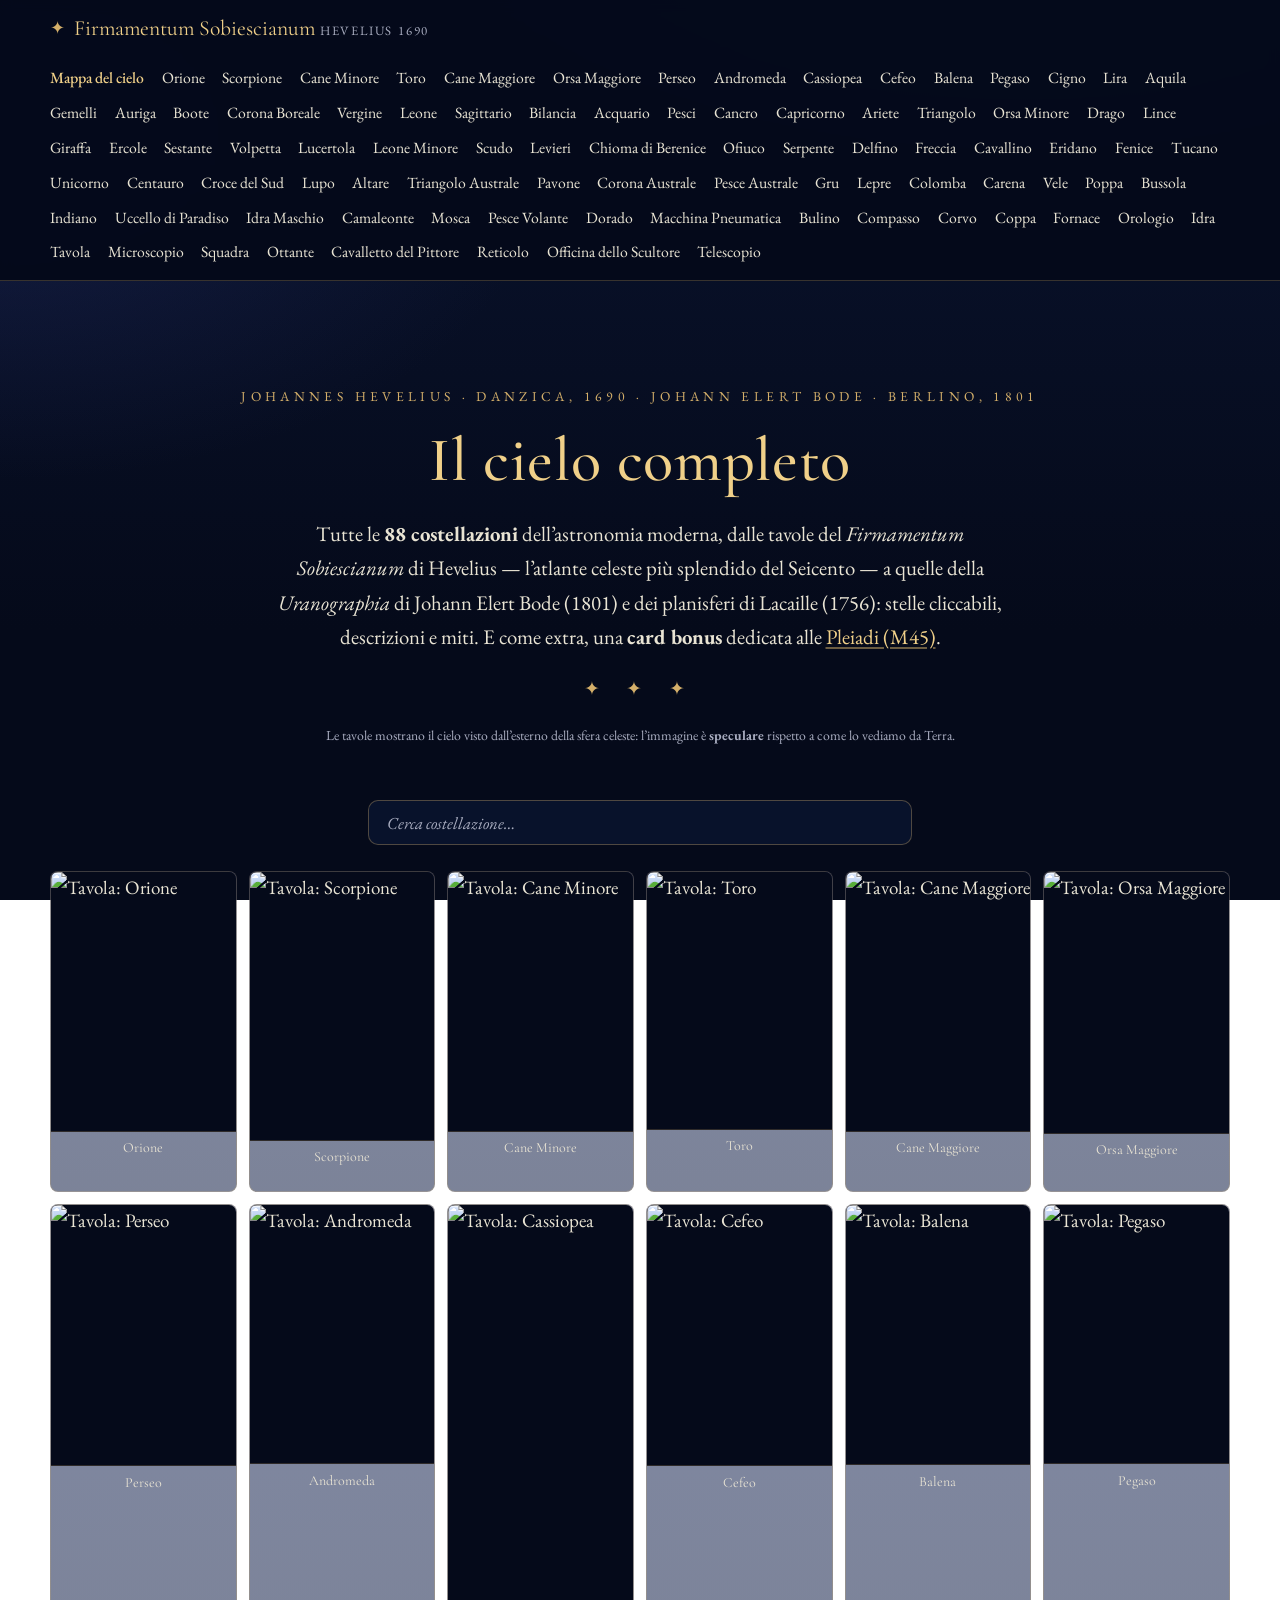
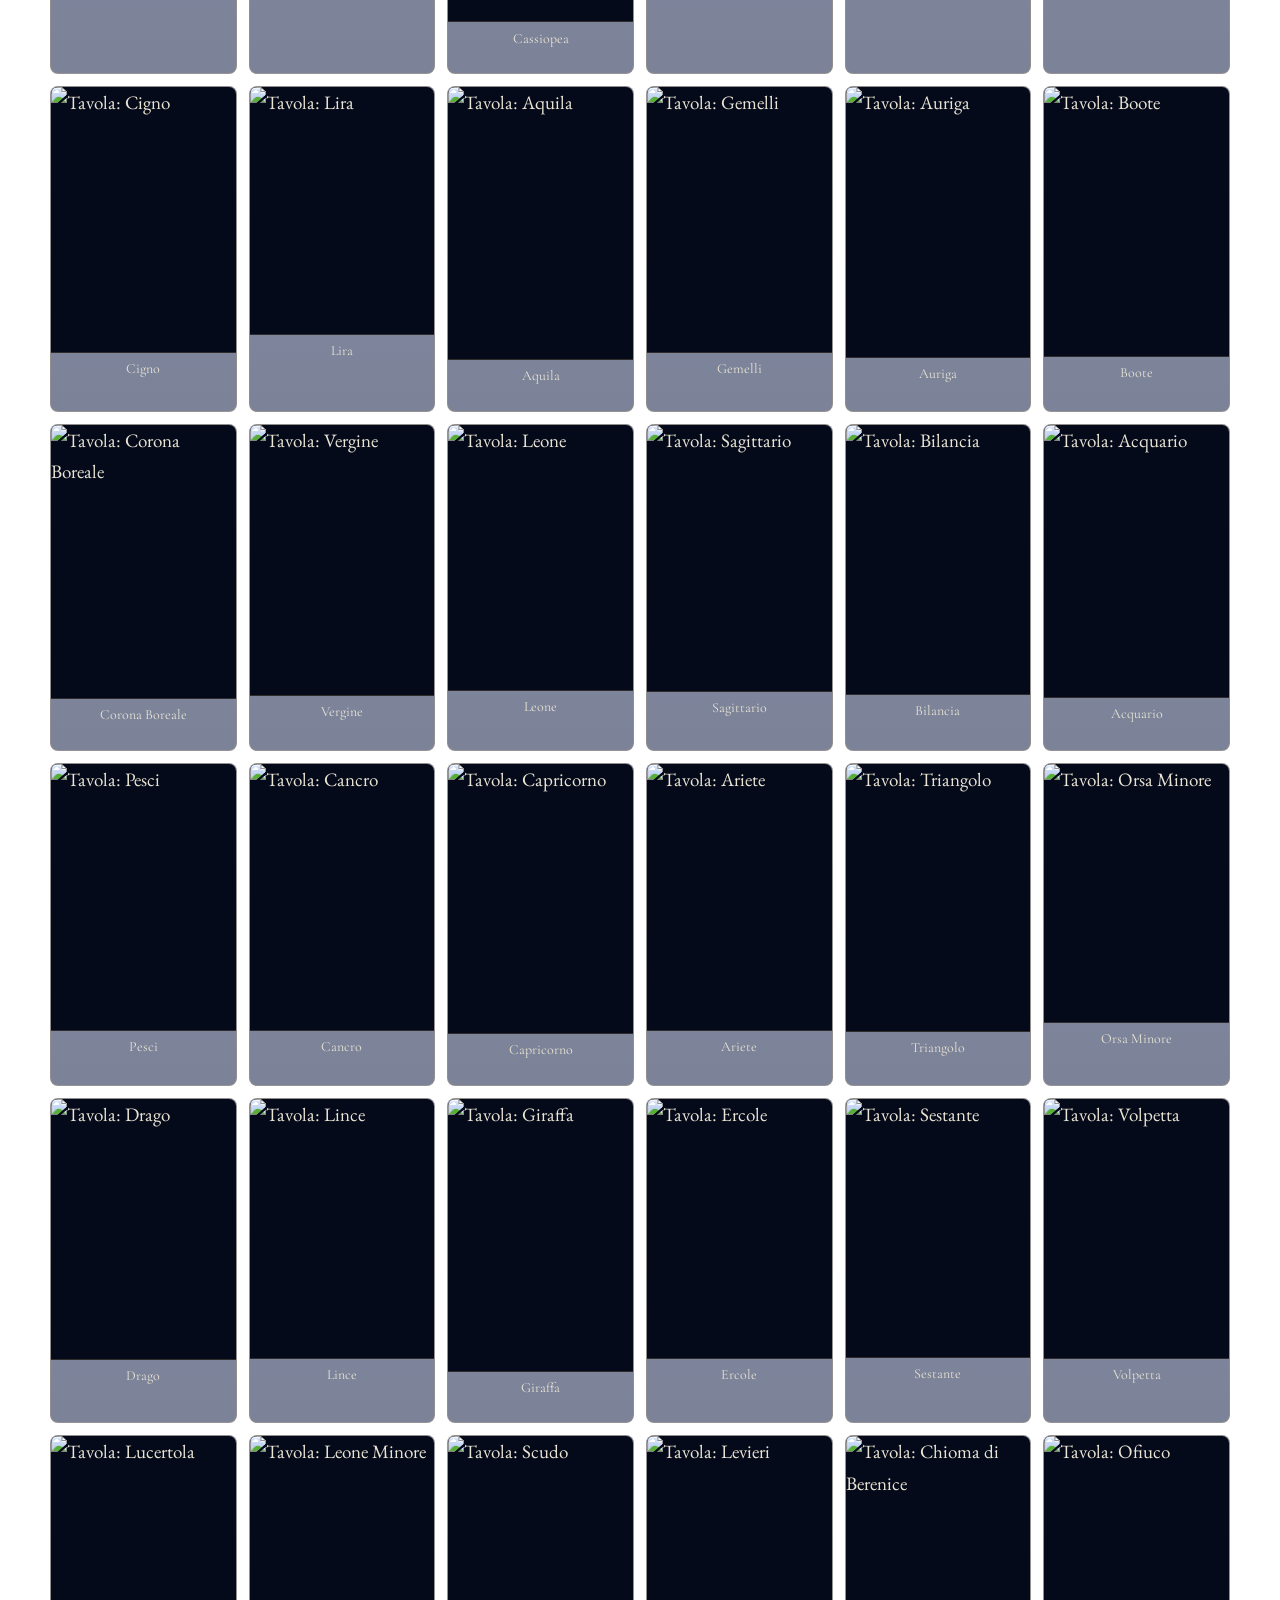
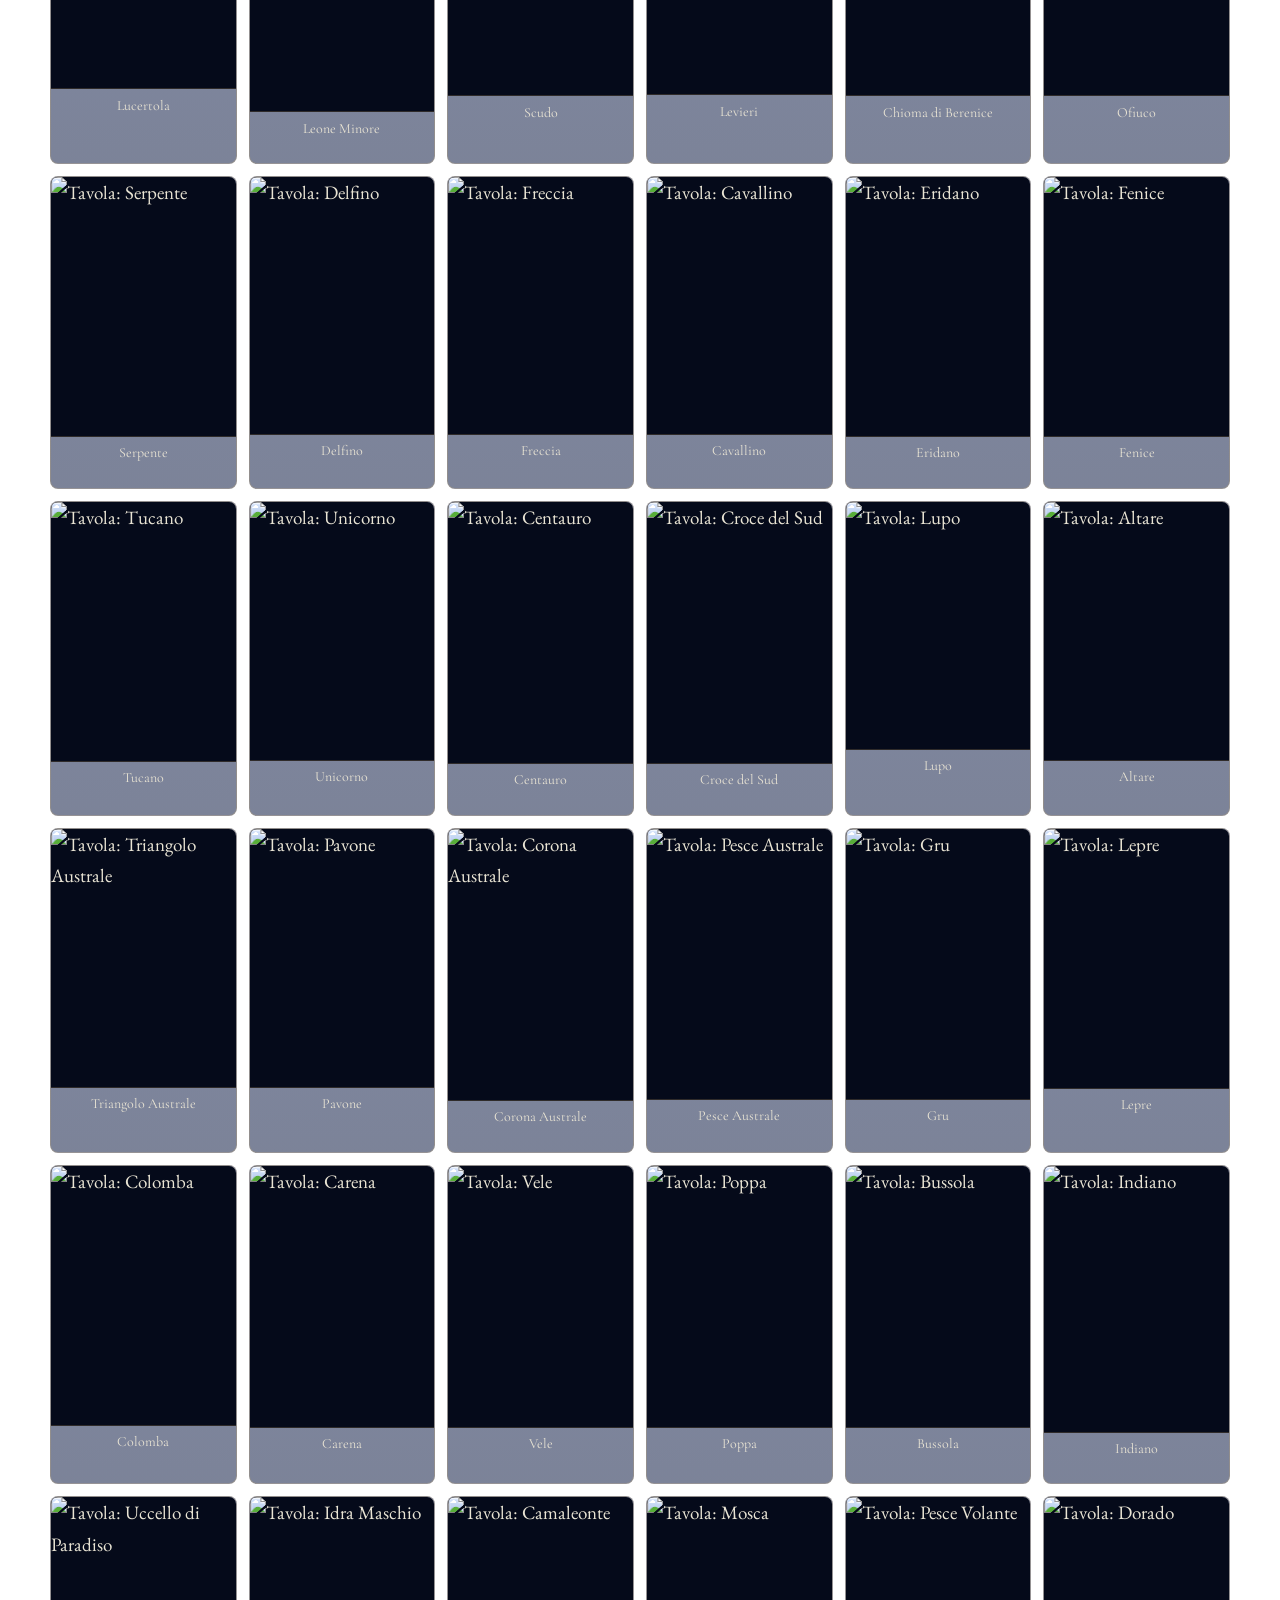
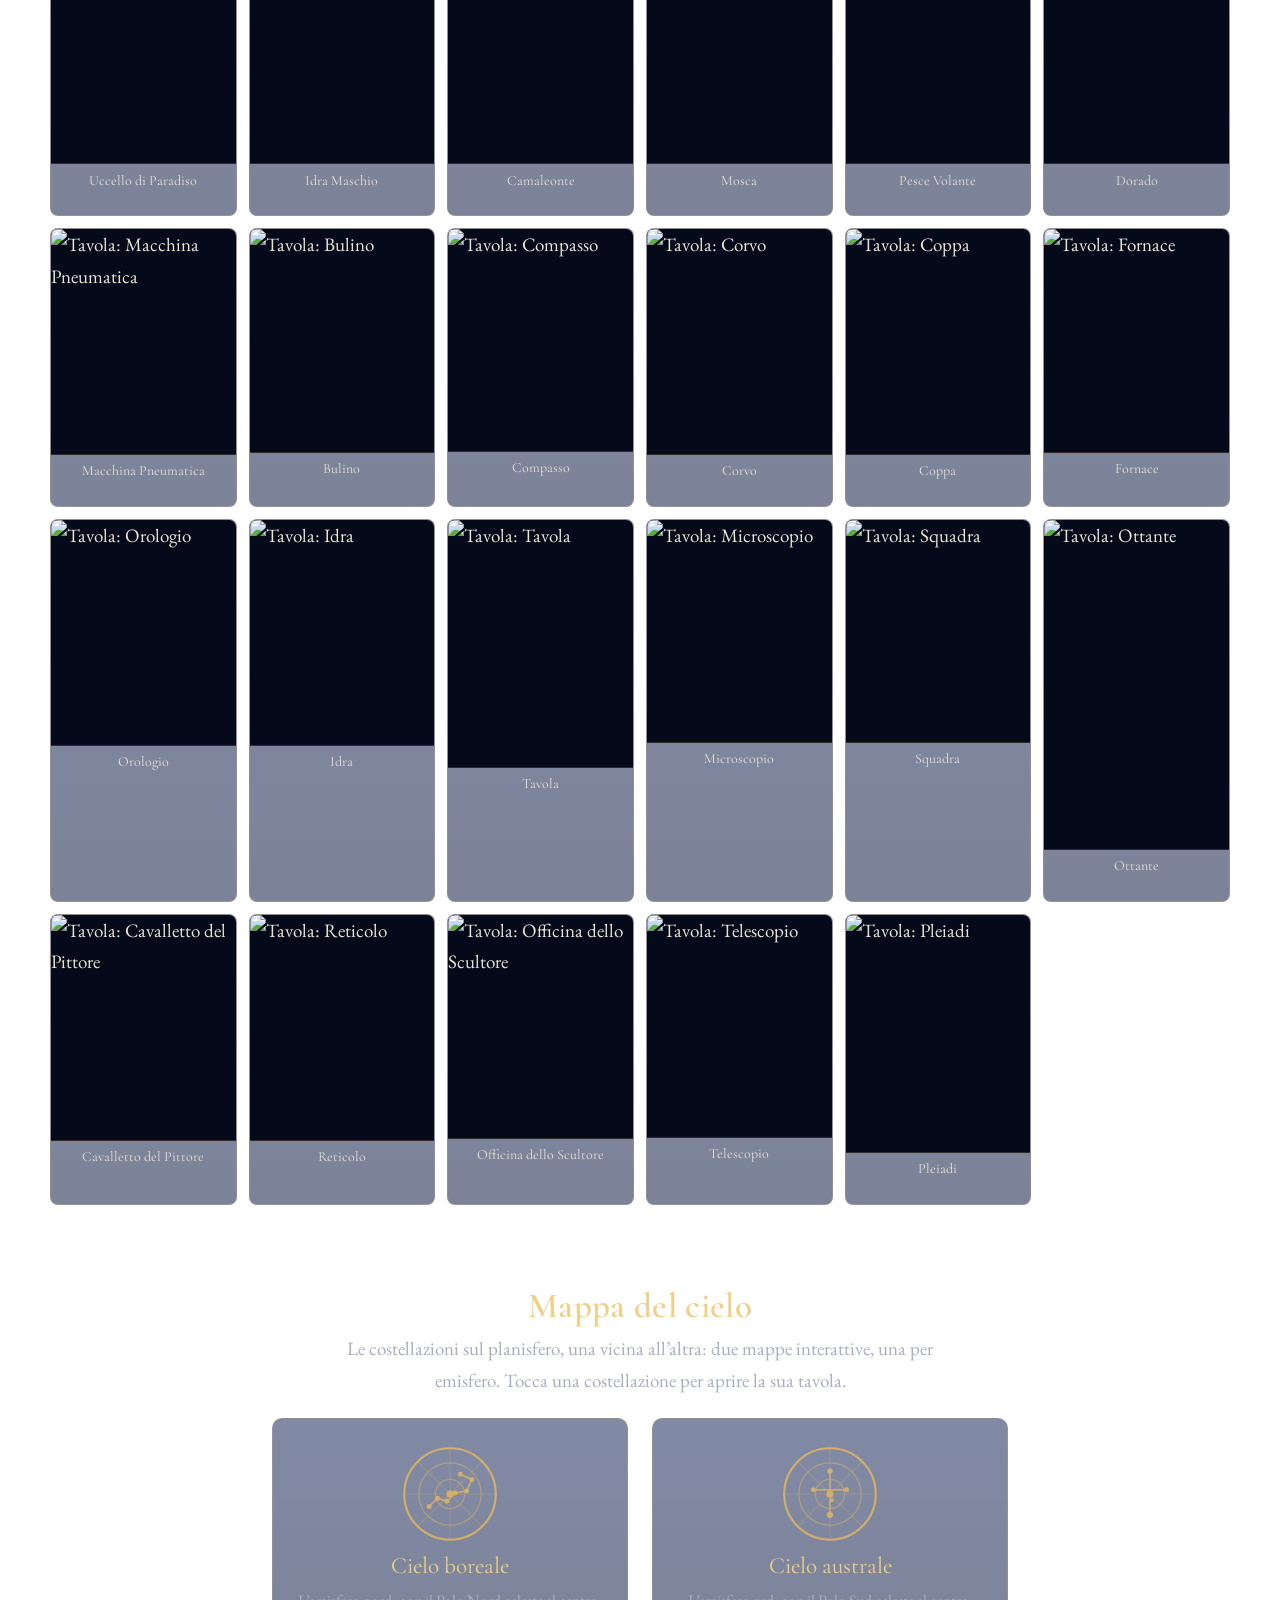
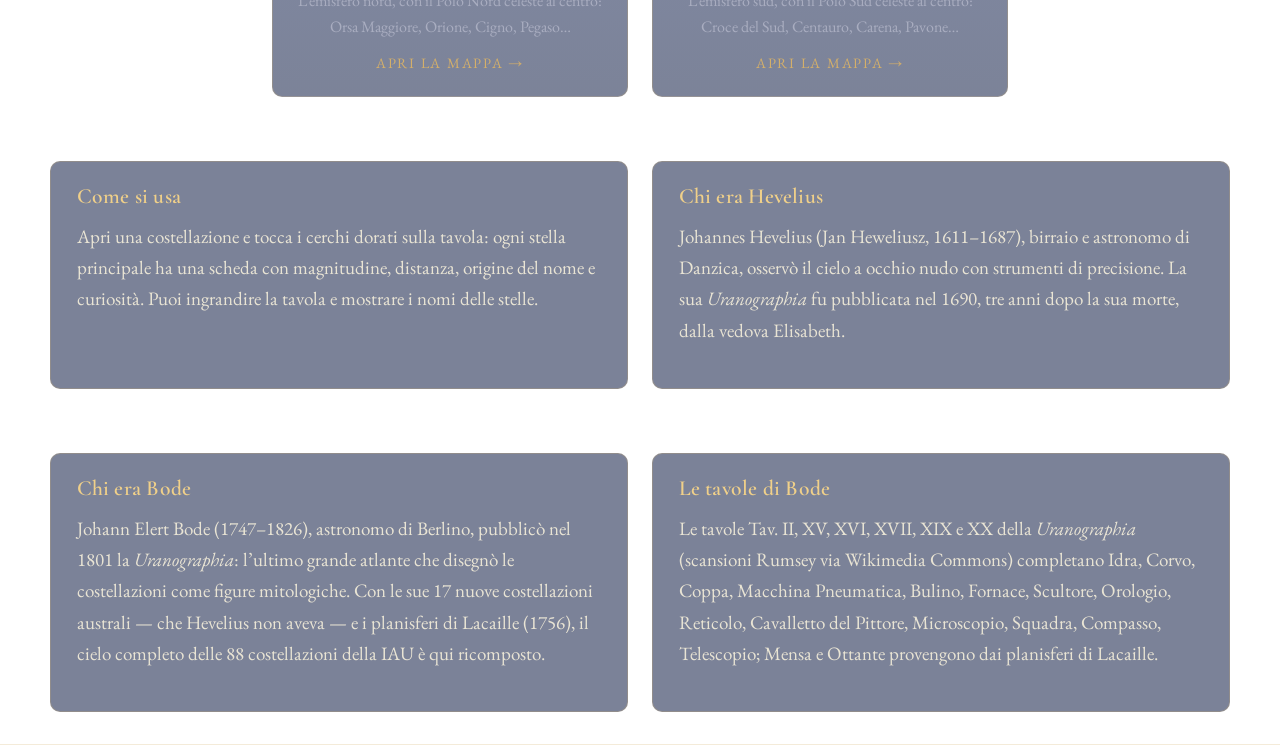
==== commit a99dafb9: "Home: card Mappa del cielo (boreale e australe) dopo l'elenco tavole" ====
--- a/index.html
+++ b/index.html
@@ -30,7 +30,7 @@
   <section class="hero wrap">
     <p class="eyebrow">Johannes Hevelius · Danzica, 1690 · Johann Elert Bode · Berlino, 1801</p>
     <h1>Il cielo completo</h1>
-    <p class="lead">Tutte le <strong>88 costellazioni</strong> dell’astronomia moderna, dalle tavole del <em>Firmamentum Sobiescianum</em> di Hevelius — l’atlante celeste più splendido del Seicento — a quelle della <em>Uranographia</em> di Johann Elert Bode (1801) e dei planisferi di Lacaille (1756): stelle cliccabili, descrizioni e miti. E come extra, una <strong>card bonus</strong> dedicata alle <a href="constellation.html?c=pleiadi">Pleiadi (M45)</a>.</p>
+    <p class="lead">Tutte le <strong>88 costellazioni</strong> dell’astronomia moderna, dalle tavole del <em>Firmamentum Sobiescianum</em> di Hevelius — l’atlante celeste più splendido del Seicento — a quelle della <em>Uranographia</em> di Johann Elert Bode (1801) e dei planisferi di Lacaille (1756): stelle cliccabili, descrizioni e miti. E come extra, una <strong>card bonus</strong> dedicata alle <a href="constellation.html?c=toro&amp;s=pleiadi">Pleiadi (M45)</a>.</p>
     <div class="ornament" aria-hidden="true">✦ ✦ ✦</div>
     <p class="muted small">Le tavole mostrano il cielo visto dall’esterno della sfera celeste: l’immagine è <strong>speculare</strong> rispetto a come lo vediamo da Terra.</p>
   </section>
@@ -133,9 +133,28 @@
       <a class="grid-card" href="constellation.html?c=reticulum" data-slug="reticulum" aria-label="Reticolo"><img src="https://upload.wikimedia.org/wikipedia/commons/thumb/8/8b/XX._Phonix.._%28Coelum_Stellatum%29._%28IA_dr_xx-phonix-coelum-stellatum-12130026%29.jpg/330px-XX._Phonix.._%28Coelum_Stellatum%29._%28IA_dr_xx-phonix-coelum-stellatum-12130026%29.jpg" alt="Tavola: Reticolo" loading="lazy" decoding="async" width="330" height="226"><span class="card-mini-title">Reticolo</span></a>
       <a class="grid-card" href="constellation.html?c=sculptor" data-slug="sculptor" aria-label="Officina dello Scultore"><img src="https://upload.wikimedia.org/wikipedia/commons/thumb/c/c0/XVII._Cetus..._%28Coelum_Stellatum%29._%28IA_dr_xvii-cetus-coelum-stellatum-12130023%29.jpg/330px-XVII._Cetus..._%28Coelum_Stellatum%29._%28IA_dr_xvii-cetus-coelum-stellatum-12130023%29.jpg" alt="Tavola: Officina dello Scultore" loading="lazy" decoding="async" width="330" height="224"><span class="card-mini-title">Officina dello Scultore</span></a>
       <a class="grid-card" href="constellation.html?c=telescopium" data-slug="telescopium" aria-label="Telescopio"><img src="https://upload.wikimedia.org/wikipedia/commons/thumb/5/5d/XV._Scorpius.._%28Coelum_Stellatum%29._%28IA_dr_xv-scorpius-coelum-stellatum-12130021%29.jpg/330px-XV._Scorpius.._%28Coelum_Stellatum%29._%28IA_dr_xv-scorpius-coelum-stellatum-12130021%29.jpg" alt="Tavola: Telescopio" loading="lazy" decoding="async" width="330" height="223"><span class="card-mini-title">Telescopio</span></a>
-      <a class="grid-card" href="constellation.html?c=pleiadi" data-slug="pleiadi" aria-label="Pleiadi"><img src="https://upload.wikimedia.org/wikipedia/commons/thumb/4/4e/Pleiades_large.jpg/330px-Pleiades_large.jpg" alt="Tavola: Pleiadi" loading="lazy" decoding="async" width="330" height="238"><span class="card-mini-title">Pleiadi</span></a>
+      <a class="grid-card" href="constellation.html?c=toro&amp;s=pleiadi" data-slug="pleiadi" aria-label="Pleiadi"><img src="https://upload.wikimedia.org/wikipedia/commons/thumb/4/4e/Pleiades_large.jpg/330px-Pleiades_large.jpg" alt="Tavola: Pleiadi" loading="lazy" decoding="async" width="330" height="238"><span class="card-mini-title">Pleiadi</span></a>
       <noscript><p class="notice">Alcune funzioni (la ricerca e le schede delle stelle) richiedono JavaScript. Le tavole sono comunque tutte qui sotto. In alternativa: <a href="constellation.html?c=orione">Orione</a>, <a href="constellation.html?c=scorpione">Scorpione</a>, <a href="constellation.html?c=toro">Toro</a>, <a href="constellation.html?c=orsa_maggiore">Orsa Maggiore</a>.</p></noscript>
     </div>
+    </div>
+  </section>
+
+  <section class="wrap section map-section" id="mappa-cielo" aria-labelledby="map-h">
+    <h2 id="map-h">Mappa del cielo</h2>
+    <p class="map-intro">Le costellazioni sul planisfero, una vicina all’altra: due mappe interattive, una per emisfero. Tocca una costellazione per aprire la sua tavola.</p>
+    <div class="map-cards">
+      <a class="map-card" href="mappa.html" aria-label="Mappa del cielo boreale">
+        <svg viewBox="0 0 100 100" aria-hidden="true" focusable="false" fill="none" stroke="currentColor" stroke-width="1.2"><circle cx="50" cy="50" r="44" stroke-width="2"/><circle cx="50" cy="50" r="30" opacity=".55"/><circle cx="50" cy="50" r="14" opacity=".55"/><path d="M50 6V94M6 50H94M19 19L81 81M81 19L19 81" opacity=".25"/><polyline points="30,62 38,54 47,57 55,49 66,47 71,36 60,31" stroke-width="1.6" opacity=".9"/><g fill="currentColor" stroke="none"><circle cx="30" cy="62" r="2.4"/><circle cx="38" cy="54" r="2.4"/><circle cx="47" cy="57" r="2.4"/><circle cx="55" cy="49" r="2.4"/><circle cx="66" cy="47" r="2.4"/><circle cx="71" cy="36" r="2.4"/><circle cx="60" cy="31" r="2.4"/><circle cx="50" cy="50" r="3.4"/></g></svg>
+        <span class="map-card-title">Cielo boreale</span>
+        <span class="map-card-text">L’emisfero nord, con il Polo Nord celeste al centro: Orsa Maggiore, Orione, Cigno, Pegaso…</span>
+        <span class="map-card-cta">Apri la mappa →</span>
+      </a>
+      <a class="map-card" href="mappa_australe.html" aria-label="Mappa del cielo australe">
+        <svg viewBox="0 0 100 100" aria-hidden="true" focusable="false" fill="none" stroke="currentColor" stroke-width="1.2"><circle cx="50" cy="50" r="44" stroke-width="2"/><circle cx="50" cy="50" r="30" opacity=".55"/><circle cx="50" cy="50" r="14" opacity=".55"/><path d="M50 6V94M6 50H94M19 19L81 81M81 19L19 81" opacity=".25"/><path d="M50 28V70M34 46H66" stroke-width="1.6" opacity=".9"/><g fill="currentColor" stroke="none"><circle cx="50" cy="28" r="2.6"/><circle cx="50" cy="70" r="3"/><circle cx="34" cy="46" r="2.4"/><circle cx="66" cy="46" r="2.4"/><circle cx="52" cy="56" r="1.8"/><circle cx="50" cy="50" r="3.4"/></g></svg>
+        <span class="map-card-title">Cielo australe</span>
+        <span class="map-card-text">L’emisfero sud, con il Polo Sud celeste al centro: Croce del Sud, Centauro, Carena, Pavone…</span>
+        <span class="map-card-cta">Apri la mappa →</span>
+      </a>
     </div>
   </section>
 
--- a/css/style.part5_02.css
+++ b/css/style.part5_02.css
@@ -6,8 +6,20 @@
 .site-footer .legal { margin-top: 1.4rem; padding-top: 1rem; border-top: 1px solid rgba(212, 175, 106, .15); font-size: .82rem; }
 
 /* ---------- lista laterale costellazioni ---------- */
+/* (v6, 2026-10-23) Il comportamento visivo su desktop e' governato dal
+   blocco flex in style.menu.css: .const-side prende order:99 (lista in
+   fondo, sotto tavola + descrizione + schede), width:100% e position:static.
+   Queste regole restano il fallback grid originale (se menu.css non venisse
+   caricato); il grid-template-columns a 2 colonne resta inerte in flex.
+   Il media query sotto 820px esplicita il comportamento mobile perche'
+   resti identico anche con i selettori v6 di menu.css in cascata. */
 .const-layout { display: grid; grid-template-columns: minmax(0, 1fr) 235px; gap: 2rem; align-items: start; }
 .const-side { position: sticky; top: 84px; align-self: start; background: rgba(16, 29, 68, .55); border: 1px solid rgba(212, 175, 106, .25); border-radius: var(--radius); padding: 1.1rem 1.2rem 1.3rem; }
+@media (max-width: 820px) {
+  .const-layout { display: grid; grid-template-columns: 1fr; align-items: start; }
+  .const-side { position: static; align-self: auto; order: 10; width: 100%; }
+  .const-layout > :not(.const-side) { order: 1; }
+}
 .const-side h2 { font-size: 1.15rem; margin-bottom: .6rem; letter-spacing: .06em; }
 .const-side ul { list-style: none; margin: 0; padding: 0; display: flex; flex-direction: column; }
 .const-side li + li { border-top: 1px solid rgba(212, 175, 106, .15); }
--- a/css/style.part6_01.css
+++ b/css/style.part6_01.css
@@ -1,11 +1,17 @@
 .const-side a[aria-current="true"], .const-side a.active { color: var(--gold-bright); border-left: 3px solid var(--gold); padding-left: .55rem; background: rgba(212, 175, 106, .1); }
 
 /* ---------- responsive ---------- */
+/* (v6, 2026-10-23) Da mobile la lista deve restare DOPO i contenuti:
+   oltre alle colonne a 1 colonna e position:static (come prima), si
+   aggiunge order:10 all'aside (e order:1 agli altri figli) cosi' il
+   comportamento mobile non dipende dall'ordine DOM ne' dal display
+   impostato da style.menu.css (grid <820px, flex >820px). */
 @media (max-width: 820px) {
   body { font-size: 17.5px; }
   .star-layout { grid-template-columns: 1fr; }
-  .const-layout { grid-template-columns: 1fr; }
-  .const-side { position: static; }
+  .const-layout { display: grid; grid-template-columns: 1fr; }
+  .const-side { position: static; order: 10; width: 100%; }
+  .const-layout > :not(.const-side) { order: 1; }
   .site-header .wrap { justify-content: center; }
   .star-panel { top: auto; width: 100%; max-height: 78vh; border-left: 0; border-top: 1px solid var(--gold); border-radius: 16px 16px 0 0; transform: translateY(105%); }
   .plate-viewport { max-height: 70vh; }
--- a/css/style.grid.css
+++ b/css/style.grid.css
@@ -152,7 +152,62 @@
   #loading-placeholder, .loading-placeholder { min-height: 200px; }
 }
 
+/* header NON fisso in home: con 88 link .nav in flex-wrap l'header sticky
+   diventa una banda altissima che copre il contenuto (soprattutto su phone).
+   Stessa soluzione gia' usata per la modalita' puntamento
+   (.edit-mode .site-header { position: static }): in home l'header scorre
+   via col contenuto, nessuna sovrapposizione. Le altre pagine restano sticky. */
+body[data-page="home"] .site-header { position: static; }
+/* Da 820px in giu' la nav con gli 88 link e' inutile in home (occupa decine
+   di righe sopra la griglia): si naviga dalle card stesse. */
+@media (max-width: 820px) {
+  /* resta visibile solo la voce "Mappa del cielo" */
+  body[data-page="home"] .nav a:not(.nav-map) { display: none; }
+}
+
 @media (prefers-reduced-motion: reduce) {
   #loading-placeholder, .loading-placeholder { animation: none; }
   .grid-card, .card-mini { transition: none; }
 }
+
+/* ------------------------- 7. Mappa del cielo -------------------------- */
+/* Voce di menu in home: in evidenza (dorata) rispetto ai link delle costellazioni */
+.nav a.nav-map { color: var(--gold-bright); font-weight: 500; }
+
+/* Card in home dopo l'elenco delle tavole (index.html, #mappa-cielo) */
+.map-section h2 { text-align: center; margin-bottom: .4rem; }
+.map-intro { text-align: center; max-width: 40rem; margin: 0 auto 1.4rem; color: var(--ink-dim); }
+.map-cards {
+  display: grid;
+  grid-template-columns: repeat(auto-fit, minmax(260px, 1fr));
+  gap: 1.5rem;
+  max-width: 46rem;
+  margin: 0 auto;
+}
+.map-card {
+  display: flex;
+  flex-direction: column;
+  align-items: center;
+  text-align: center;
+  gap: .45rem;
+  padding: 1.4rem 1.2rem 1.3rem;
+  background: linear-gradient(180deg, rgba(26, 42, 92, .55), rgba(16, 29, 68, .55));
+  border: 1px solid rgba(212, 175, 106, .25);
+  border-radius: var(--radius);
+  text-decoration: none;
+  color: var(--ink);
+  transition: transform .15s, border-color .15s, box-shadow .15s;
+}
+.map-card:hover, .map-card:focus-visible {
+  transform: translateY(-2px);
+  border-color: var(--gold);
+  box-shadow: 0 6px 18px rgba(0, 0, 0, .5), 0 0 0 1px rgba(212, 175, 106, .25);
+  color: var(--ink);
+}
+.map-card svg { width: 104px; height: 104px; color: var(--gold); }
+.map-card-title { font-family: var(--font-serif); font-size: 1.45rem; color: var(--gold-bright); line-height: 1.2; }
+.map-card-text { font-size: 1rem; color: var(--ink-dim); }
+.map-card-cta { margin-top: .2rem; font-size: .9rem; letter-spacing: .12em; text-transform: uppercase; color: var(--gold); }
+@media (prefers-reduced-motion: reduce) {
+  .map-card { transition: none; }
+}
